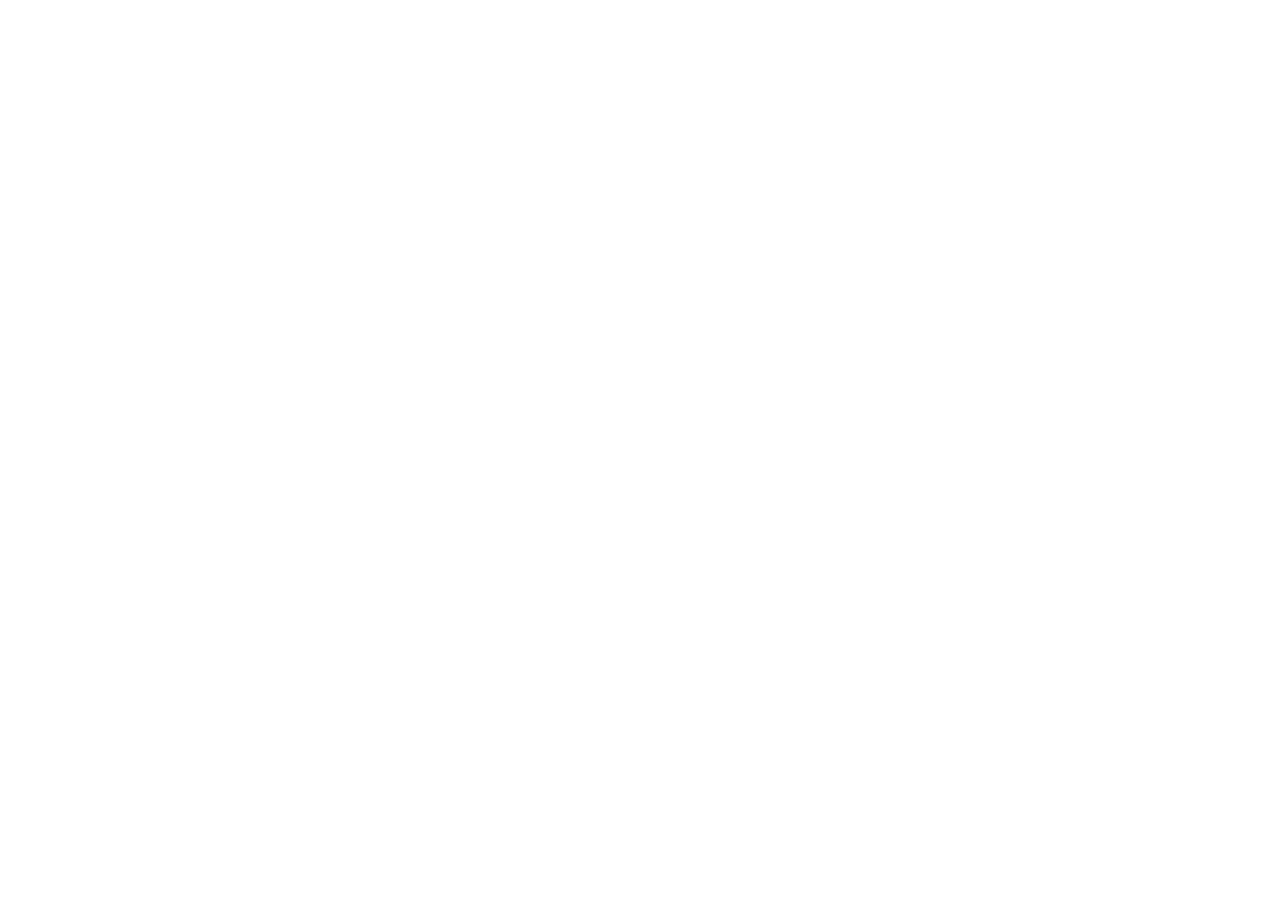
==== index.html @ 4da7522a "feat: update favicon and add apple-touch-icon Refactor the SVG favicon to a square aspect ratio for " ====
<!doctype html>
<html lang="es">
  <head>
    <meta charset="UTF-8" />
    <meta name="viewport" content="width=device-width, initial-scale=1.0" />
    <link rel="icon" type="image/svg+xml" href="/favicon.svg" />
    <link rel="shortcut icon" href="/favicon.svg" />
    <link rel="apple-touch-icon" href="/favicon.svg" />
    <title>Vida Plena Internacional</title>
    <meta name="description" content="Sitio oficial de la Iglesia Cristiana Vida Plena Internacional. Una comunidad de fe para vencer el temor, con horarios, devocionales interactivos y contacto." />
    <meta name="google-site-verification" content="A4P9UCrudPlNrwbcQj7qAHcYKDgXzTIrBhOuM96WZ04" />
    <meta property="og:title" content="Vida Plena Internacional" />
    <meta property="og:description" content="Sitio oficial de la Iglesia Cristiana Vida Plena Internacional. Una comunidad de fe para vencer el temor, con horarios, devocionales interactivos y contacto." />
    <link rel="canonical" href="https://vidaplenainternacional.co/" />
    <script type="application/ld+json">
    {
      "@context": "https://schema.org",
      "@type": "Church",
      "name": "Iglesia Cristiana Vida Plena Internacional",
      "url": "https://vidaplenainternacional.co/",
      "description": "Una comunidad de fe viva para vencer el temor, restaurar familias y caminar con propósito.",
      "telephone": "+57 304 648 5133",
      "address": {
        "@type": "PostalAddress",
        "streetAddress": "Cl. 163 #18a-23",
        "addressLocality": "Bogotá",
        "addressRegion": "Bogotá D.C.",
        "addressCountry": "CO"
      }
    }
    </script>
  </head>
  <body>
    <div id="root"></div>
    <script type="module" src="/src/main.tsx"></script>
  </body>
</html>
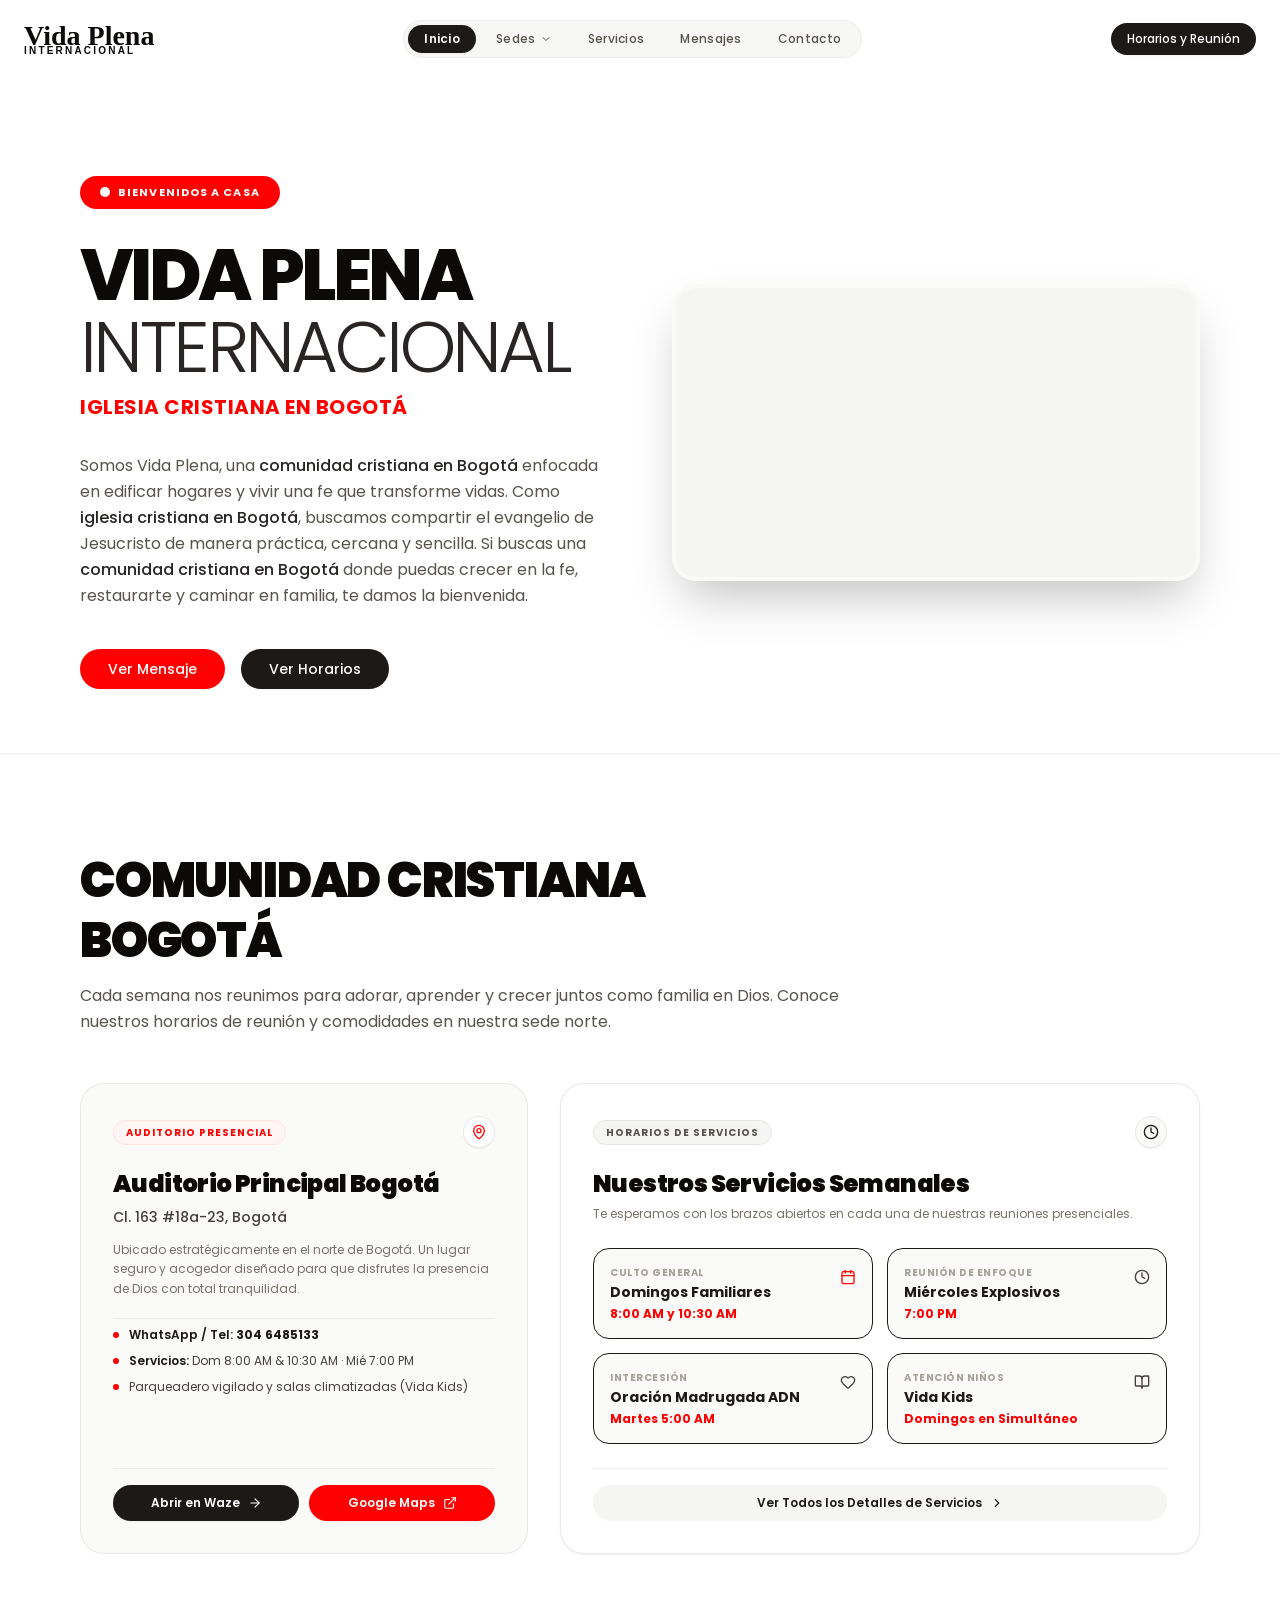
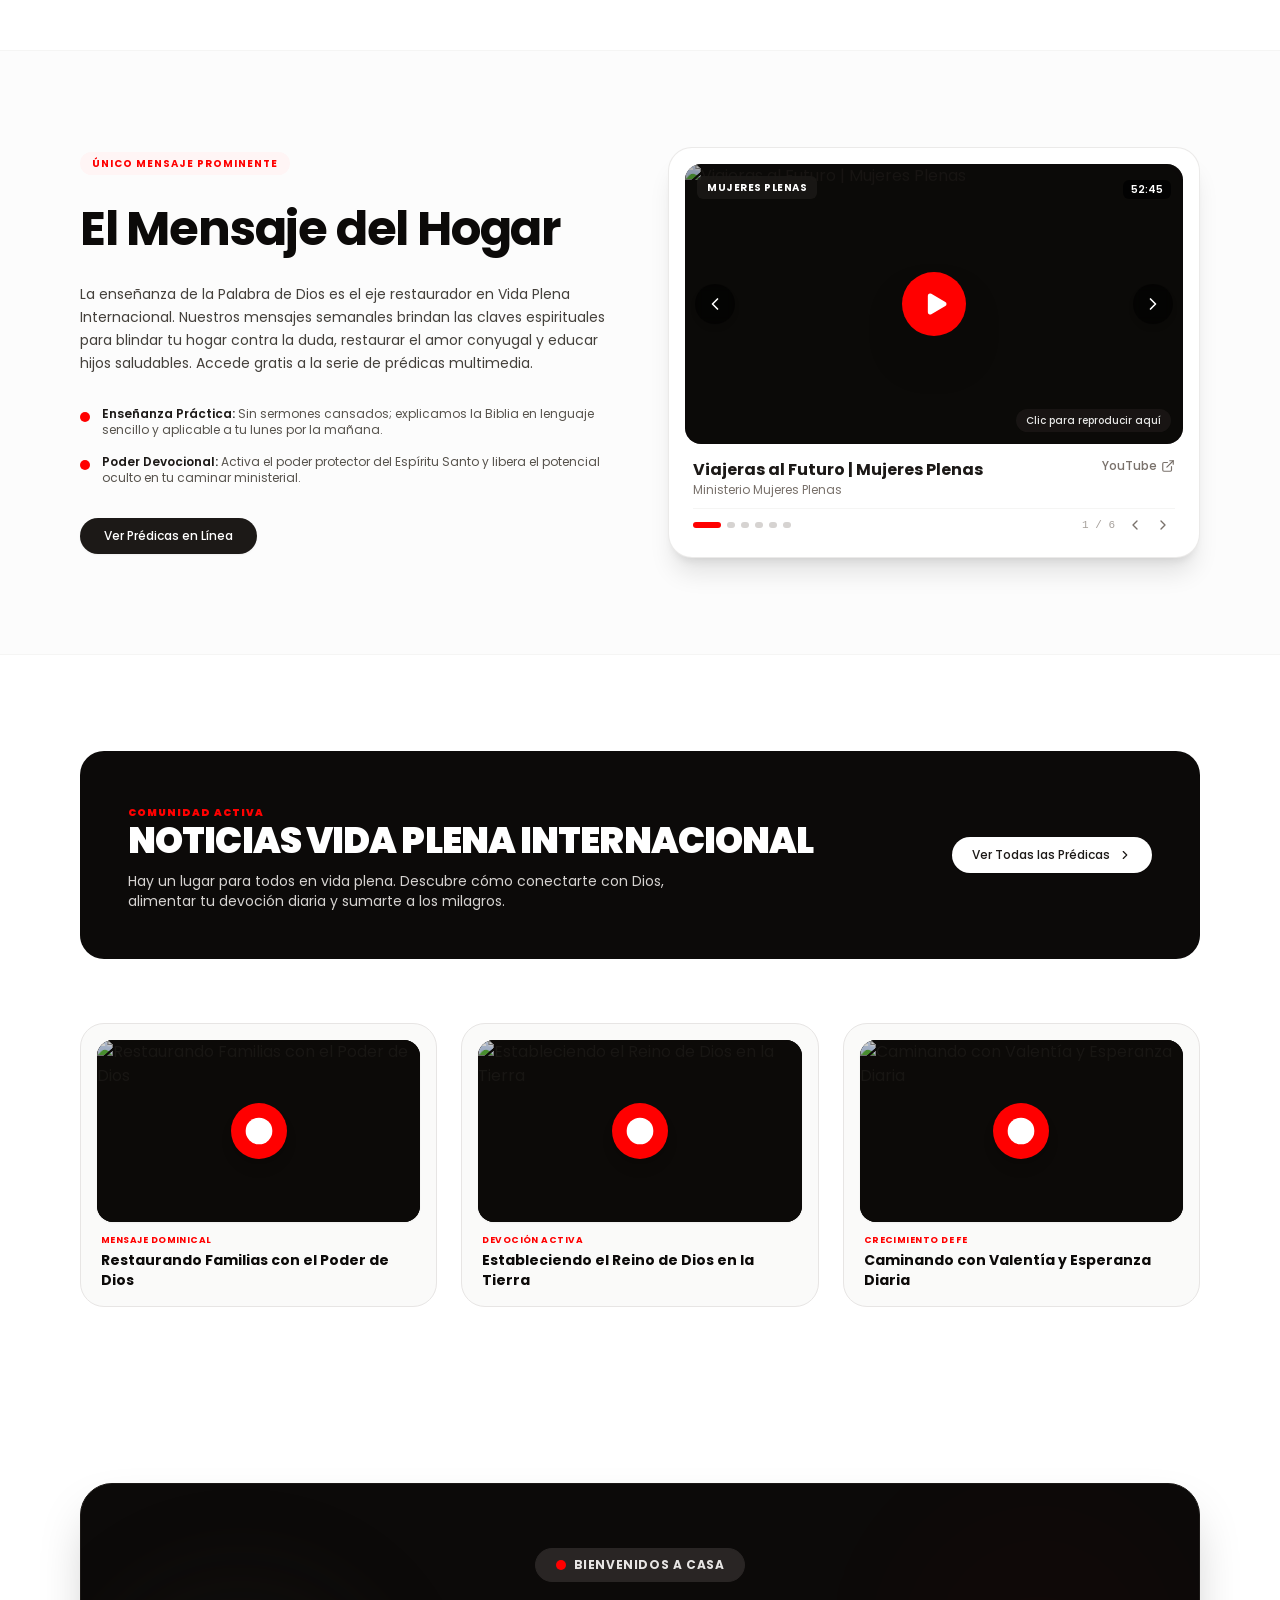
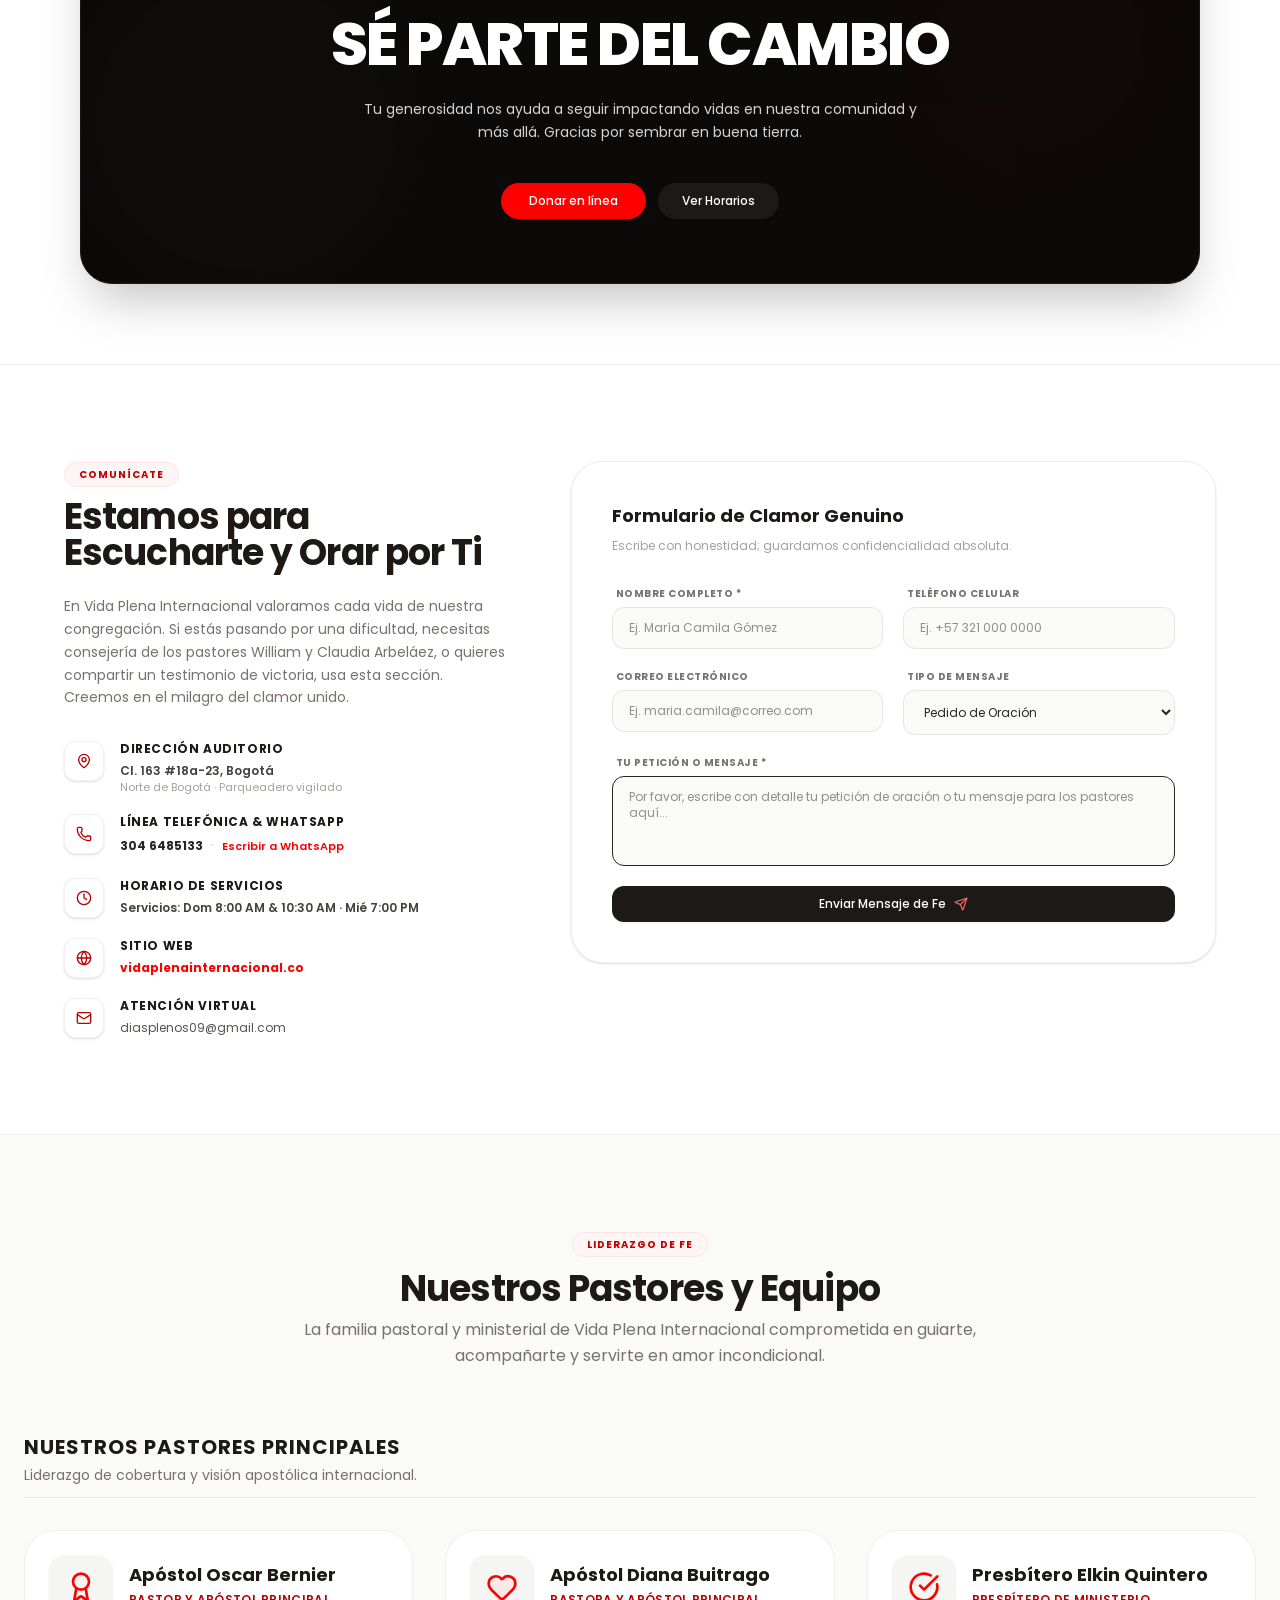
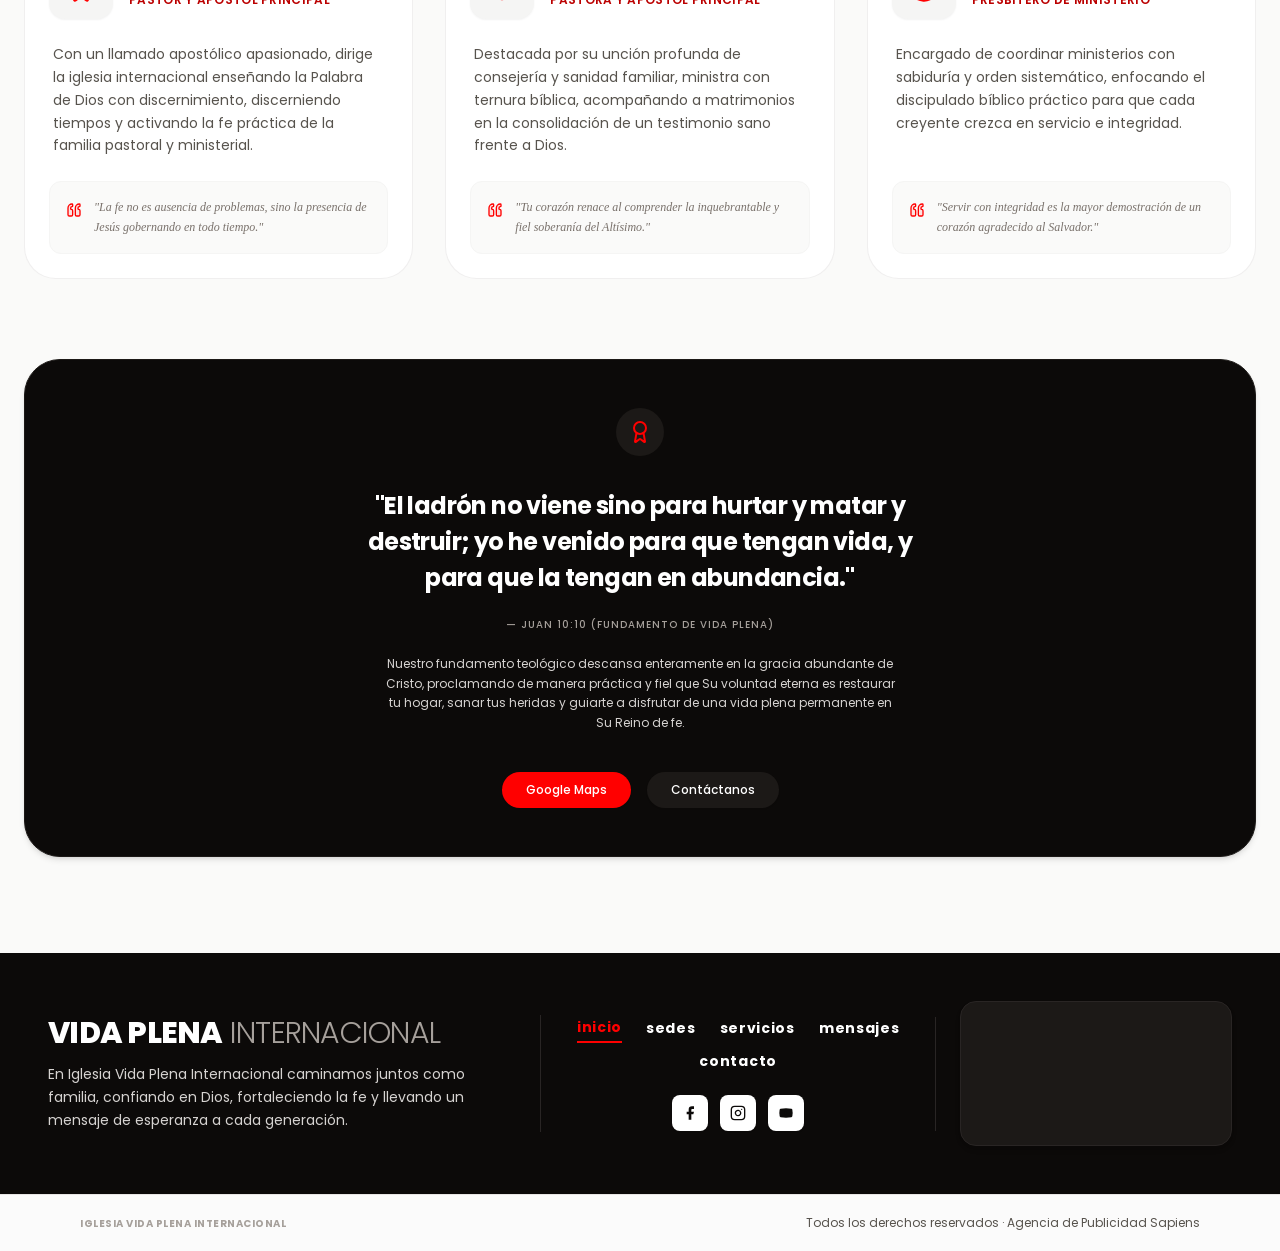
==== commit ce830fcf: "deploy: 4da7522a69abf6930015e404b1acc41b08d20d7f" ====
--- a/index.html
+++ b/index.html
@@ -29,9 +29,10 @@
       }
     }
     </script>
+    <script type="module" crossorigin src="/assets/index-HmbjjVFw.js"></script>
+    <link rel="stylesheet" crossorigin href="/assets/index-B_qTNluN.css">
   </head>
   <body>
     <div id="root"></div>
-    <script type="module" src="/src/main.tsx"></script>
   </body>
 </html>
--- a/assets/index-B_qTNluN.css
+++ b/assets/index-B_qTNluN.css
@@ -0,0 +1 @@
+@import"https://fonts.googleapis.com/css2?family=Poppins:wght@300;400;500;600;700;800;900&family=Instrument+Serif:ital@0;1&family=Alex+Brush&family=Montserrat:wght@500;600;700;800&display=swap";/*! tailwindcss v4.3.3 | MIT License | https://tailwindcss.com */@layer properties{@supports (((-webkit-hyphens:none)) and (not (margin-trim:inline))) or ((-moz-orient:inline) and (not (color:rgb(from red r g b)))){*,:before,:after,::backdrop{--tw-translate-x:0;--tw-translate-y:0;--tw-translate-z:0;--tw-rotate-x:initial;--tw-rotate-y:initial;--tw-rotate-z:initial;--tw-skew-x:initial;--tw-skew-y:initial;--tw-space-y-reverse:0;--tw-divide-y-reverse:0;--tw-border-style:solid;--tw-gradient-position:initial;--tw-gradient-from:#0000;--tw-gradient-via:#0000;--tw-gradient-to:#0000;--tw-gradient-stops:initial;--tw-gradient-via-stops:initial;--tw-gradient-from-position:0%;--tw-gradient-via-position:50%;--tw-gradient-to-position:100%;--tw-leading:initial;--tw-font-weight:initial;--tw-tracking:initial;--tw-shadow:0 0 #0000;--tw-shadow-color:initial;--tw-shadow-alpha:100%;--tw-inset-shadow:0 0 #0000;--tw-inset-shadow-color:initial;--tw-inset-shadow-alpha:100%;--tw-ring-color:initial;--tw-ring-shadow:0 0 #0000;--tw-inset-ring-color:initial;--tw-inset-ring-shadow:0 0 #0000;--tw-ring-inset:initial;--tw-ring-offset-width:0px;--tw-ring-offset-color:#fff;--tw-ring-offset-shadow:0 0 #0000;--tw-blur:initial;--tw-brightness:initial;--tw-contrast:initial;--tw-grayscale:initial;--tw-hue-rotate:initial;--tw-invert:initial;--tw-opacity:initial;--tw-saturate:initial;--tw-sepia:initial;--tw-drop-shadow:initial;--tw-drop-shadow-color:initial;--tw-drop-shadow-alpha:100%;--tw-drop-shadow-size:initial;--tw-backdrop-blur:initial;--tw-backdrop-brightness:initial;--tw-backdrop-contrast:initial;--tw-backdrop-grayscale:initial;--tw-backdrop-hue-rotate:initial;--tw-backdrop-invert:initial;--tw-backdrop-opacity:initial;--tw-backdrop-saturate:initial;--tw-backdrop-sepia:initial;--tw-duration:initial;--tw-ease:initial;--tw-scale-x:1;--tw-scale-y:1;--tw-scale-z:1;--tw-divide-x-reverse:0}}}@layer theme{:root,:host{--font-sans:"Poppins", system-ui, -apple-system, sans-serif;--font-serif:"Instrument Serif", Georgia, serif;--font-mono:ui-monospace, SFMono-Regular, Menlo, Monaco, Consolas, "Liberation Mono", "Courier New", monospace;--color-red-50:#fff5f5;--color-red-100:#ffe3e3;--color-red-200:#ffccd0;--color-red-400:oklch(70.4% .191 22.216);--color-red-500:#f33;--color-red-600:red;--color-red-700:#d00;--color-red-800:#b00;--color-red-900:#900;--color-amber-50:oklch(98.7% .022 95.277);--color-amber-200:oklch(92.4% .12 95.746);--color-amber-600:oklch(66.6% .179 58.318);--color-amber-900:oklch(41.4% .112 45.904);--color-yellow-500:oklch(79.5% .184 86.047);--color-green-500:oklch(72.3% .219 149.579);--color-emerald-50:oklch(97.9% .021 166.113);--color-emerald-200:oklch(90.5% .093 164.15);--color-emerald-500:oklch(69.6% .17 162.48);--color-emerald-600:oklch(59.6% .145 163.225);--color-emerald-700:oklch(50.8% .118 165.612);--color-emerald-900:oklch(37.8% .077 168.94);--color-rose-600:oklch(58.6% .253 17.585);--color-stone-50:oklch(98.5% .001 106.423);--color-stone-100:oklch(97% .001 106.424);--color-stone-200:oklch(92.3% .003 48.717);--color-stone-300:oklch(86.9% .005 56.366);--color-stone-400:oklch(70.9% .01 56.259);--color-stone-500:oklch(55.3% .013 58.071);--color-stone-600:oklch(44.4% .011 73.639);--color-stone-700:oklch(37.4% .01 67.558);--color-stone-800:oklch(26.8% .007 34.298);--color-stone-900:oklch(21.6% .006 56.043);--color-stone-950:oklch(14.7% .004 49.25);--color-black:#000;--color-white:#fff;--spacing:.25rem;--container-xs:20rem;--container-md:28rem;--container-lg:32rem;--container-xl:36rem;--container-2xl:42rem;--container-3xl:48rem;--container-4xl:56rem;--container-5xl:64rem;--container-6xl:72rem;--container-7xl:80rem;--text-xs:.75rem;--text-xs--line-height:calc(1 / .75);--text-sm:.875rem;--text-sm--line-height:calc(1.25 / .875);--text-base:1rem;--text-base--line-height: 1.5 ;--text-lg:1.125rem;--text-lg--line-height:calc(1.75 / 1.125);--text-xl:1.25rem;--text-xl--line-height:calc(1.75 / 1.25);--text-2xl:1.5rem;--text-2xl--line-height:calc(2 / 1.5);--text-3xl:1.875rem;--text-3xl--line-height: 1.2 ;--text-4xl:2.25rem;--text-4xl--line-height:calc(2.5 / 2.25);--text-5xl:3rem;--text-5xl--line-height:1;--text-6xl:3.75rem;--text-6xl--line-height:1;--text-7xl:4.5rem;--text-7xl--line-height:1;--font-weight-light:300;--font-weight-medium:500;--font-weight-semibold:600;--font-weight-bold:700;--font-weight-extrabold:800;--font-weight-black:900;--tracking-tighter:-.05em;--tracking-tight:-.025em;--tracking-wide:.025em;--tracking-wider:.05em;--tracking-widest:.1em;--leading-tight:1.25;--leading-snug:1.375;--leading-normal:1.5;--leading-relaxed:1.625;--radius-md:.375rem;--radius-lg:.5rem;--radius-xl:.75rem;--radius-2xl:1rem;--radius-3xl:1.5rem;--ease-in-out:cubic-bezier(.4, 0, .2, 1);--animate-spin:spin 1s linear infinite;--animate-pulse:pulse 2s cubic-bezier(.4, 0, .6, 1) infinite;--blur-xs:4px;--blur-md:12px;--blur-2xl:40px;--blur-3xl:64px;--aspect-video:16 / 9;--default-transition-duration:.15s;--default-transition-timing-function:cubic-bezier(.4, 0, .2, 1);--default-font-family:var(--font-sans);--default-mono-font-family:var(--font-mono);--font-display:"Poppins", sans-serif;--font-cursive:"Alex Brush", cursive;--font-logo-sans:"Montserrat", sans-serif}}@layer base{*,:after,:before,::backdrop{box-sizing:border-box;border:0 solid;margin:0;padding:0}::file-selector-button{box-sizing:border-box;border:0 solid;margin:0;padding:0}html,:host{-webkit-text-size-adjust:100%;-moz-tab-size:4;tab-size:4;line-height:1.5;font-family:var(--default-font-family,-apple-system, BlinkMacSystemFont, "Segoe UI", Roboto, "Helvetica Neue", "Noto Sans", Arial, sans-serif, "Apple Color Emoji", "Segoe UI Emoji", "Segoe UI Symbol", "Noto Color Emoji");font-feature-settings:var(--default-font-feature-settings,normal);font-variation-settings:var(--default-font-variation-settings,normal);-webkit-tap-highlight-color:transparent}hr{height:0;color:inherit;border-top-width:1px}abbr:where([title]){-webkit-text-decoration:underline dotted;text-decoration:underline dotted}h1,h2,h3,h4,h5,h6{font-size:inherit;font-weight:inherit}a{color:inherit;-webkit-text-decoration:inherit;text-decoration:inherit}b,strong{font-weight:bolder}code,kbd,samp,pre{font-family:var(--default-mono-font-family,ui-monospace, SFMono-Regular, Menlo, Monaco, Consolas, "Liberation Mono", "Courier New", monospace);font-feature-settings:var(--default-mono-font-feature-settings,normal);font-variation-settings:var(--default-mono-font-variation-settings,normal);font-size:1em}small{font-size:80%}sub,sup{vertical-align:baseline;font-size:75%;line-height:0;position:relative}sub{bottom:-.25em}sup{top:-.5em}table{text-indent:0;border-color:inherit;border-collapse:collapse}:-moz-focusring:where(:not(iframe)){outline:auto}progress{vertical-align:baseline}summary{display:list-item}ol,ul,menu{list-style:none}img,svg,video,canvas,audio,iframe,embed,object{vertical-align:middle;display:block}img,video{max-width:100%;height:auto}button,input,select,optgroup,textarea{font:inherit;font-feature-settings:inherit;font-variation-settings:inherit;letter-spacing:inherit;color:inherit;opacity:1;background-color:#0000;border-radius:0}::file-selector-button{font:inherit;font-feature-settings:inherit;font-variation-settings:inherit;letter-spacing:inherit;color:inherit;opacity:1;background-color:#0000;border-radius:0}:where(select:is([multiple],[size])) optgroup{font-weight:bolder}:where(select:is([multiple],[size])) optgroup option{padding-inline-start:20px}::file-selector-button{margin-inline-end:4px}::placeholder{opacity:1}@supports (not ((-webkit-appearance:-apple-pay-button))) or (contain-intrinsic-size:1px){::placeholder{color:currentColor}@supports (color:color-mix(in lab,red,red)){::placeholder{color:color-mix(in oklab,currentcolor 50%,transparent)}}}textarea{resize:vertical}::-webkit-search-decoration{-webkit-appearance:none}::-webkit-date-and-time-value{min-height:1lh;text-align:inherit}::-webkit-datetime-edit{display:inline-flex}::-webkit-datetime-edit-fields-wrapper{padding:0}::-webkit-datetime-edit{padding-block:0}::-webkit-datetime-edit-year-field{padding-block:0}::-webkit-datetime-edit-month-field{padding-block:0}::-webkit-datetime-edit-day-field{padding-block:0}::-webkit-datetime-edit-hour-field{padding-block:0}::-webkit-datetime-edit-minute-field{padding-block:0}::-webkit-datetime-edit-second-field{padding-block:0}::-webkit-datetime-edit-millisecond-field{padding-block:0}::-webkit-datetime-edit-meridiem-field{padding-block:0}::-webkit-calendar-picker-indicator{line-height:1}:-moz-ui-invalid{box-shadow:none}button,input:where([type=button],[type=reset],[type=submit]){-webkit-appearance:button;-moz-appearance:button;appearance:button}::file-selector-button{-webkit-appearance:button;-moz-appearance:button;appearance:button}::-webkit-inner-spin-button{height:auto}::-webkit-outer-spin-button{height:auto}[hidden]:where(:not([hidden=until-found])){display:none!important}html{scroll-behavior:smooth;font-family:var(--font-sans)}body{color:#1a1a1a;background-color:#fff;overflow-x:hidden}}@layer components;@layer utilities{.pointer-events-none{pointer-events:none}.absolute{position:absolute}.fixed{position:fixed}.relative{position:relative}.inset-0{top:0;right:0;bottom:0;left:0}.-top-3{top:calc(var(--spacing) * -3)}.top-0{top:0}.top-1\/2{top:50%}.top-3{top:calc(var(--spacing) * 3)}.top-4{top:calc(var(--spacing) * 4)}.top-\[65px\]{top:65px}.top-full{top:100%}.right-0{right:0}.right-2\.5{right:calc(var(--spacing) * 2.5)}.right-3{right:calc(var(--spacing) * 3)}.right-4{right:calc(var(--spacing) * 4)}.right-5{right:calc(var(--spacing) * 5)}.right-6{right:calc(var(--spacing) * 6)}.bottom-0{bottom:0}.bottom-2\.5{bottom:calc(var(--spacing) * 2.5)}.bottom-3{bottom:calc(var(--spacing) * 3)}.left-0{left:0}.left-2\.5{left:calc(var(--spacing) * 2.5)}.left-3{left:calc(var(--spacing) * 3)}.left-4{left:calc(var(--spacing) * 4)}.z-10{z-index:10}.z-40{z-index:40}.z-50{z-index:50}.container{width:100%}@media(min-width:40rem){.container{max-width:40rem}}@media(min-width:48rem){.container{max-width:48rem}}@media(min-width:64rem){.container{max-width:64rem}}@media(min-width:80rem){.container{max-width:80rem}}@media(min-width:96rem){.container{max-width:96rem}}.mx-auto{margin-inline:auto}.my-1{margin-block:var(--spacing)}.mt-0\.5{margin-top:calc(var(--spacing) * .5)}.mt-1{margin-top:var(--spacing)}.mt-1\.5{margin-top:calc(var(--spacing) * 1.5)}.mt-2{margin-top:calc(var(--spacing) * 2)}.mt-3{margin-top:calc(var(--spacing) * 3)}.mt-4{margin-top:calc(var(--spacing) * 4)}.mt-6{margin-top:calc(var(--spacing) * 6)}.mt-12{margin-top:calc(var(--spacing) * 12)}.mt-20{margin-top:calc(var(--spacing) * 20)}.mt-auto{margin-top:auto}.mb-1{margin-bottom:var(--spacing)}.mb-1\.5{margin-bottom:calc(var(--spacing) * 1.5)}.mb-2{margin-bottom:calc(var(--spacing) * 2)}.mb-3{margin-bottom:calc(var(--spacing) * 3)}.mb-4{margin-bottom:calc(var(--spacing) * 4)}.mb-6{margin-bottom:calc(var(--spacing) * 6)}.mb-8{margin-bottom:calc(var(--spacing) * 8)}.mb-10{margin-bottom:calc(var(--spacing) * 10)}.mb-12{margin-bottom:calc(var(--spacing) * 12)}.mb-16{margin-bottom:calc(var(--spacing) * 16)}.mb-20{margin-bottom:calc(var(--spacing) * 20)}.ml-1{margin-left:var(--spacing)}.ml-3{margin-left:calc(var(--spacing) * 3)}.ml-4{margin-left:calc(var(--spacing) * 4)}.block{display:block}.contents{display:contents}.flex{display:flex}.grid{display:grid}.hidden{display:none}.inline-block{display:inline-block}.inline-flex{display:inline-flex}.aspect-video{aspect-ratio:var(--aspect-video)}.h-1{height:var(--spacing)}.h-1\.5{height:calc(var(--spacing) * 1.5)}.h-2\.5{height:calc(var(--spacing) * 2.5)}.h-3{height:calc(var(--spacing) * 3)}.h-3\.5{height:calc(var(--spacing) * 3.5)}.h-4{height:calc(var(--spacing) * 4)}.h-5{height:calc(var(--spacing) * 5)}.h-6{height:calc(var(--spacing) * 6)}.h-7{height:calc(var(--spacing) * 7)}.h-8{height:calc(var(--spacing) * 8)}.h-9{height:calc(var(--spacing) * 9)}.h-10{height:calc(var(--spacing) * 10)}.h-12{height:calc(var(--spacing) * 12)}.h-14{height:calc(var(--spacing) * 14)}.h-16{height:calc(var(--spacing) * 16)}.h-80{height:calc(var(--spacing) * 80)}.h-\[135px\]{height:135px}.h-full{height:100%}.min-h-screen{min-height:100vh}.w-1{width:var(--spacing)}.w-1\.5{width:calc(var(--spacing) * 1.5)}.w-2{width:calc(var(--spacing) * 2)}.w-2\.5{width:calc(var(--spacing) * 2.5)}.w-3{width:calc(var(--spacing) * 3)}.w-3\.5{width:calc(var(--spacing) * 3.5)}.w-4{width:calc(var(--spacing) * 4)}.w-5{width:calc(var(--spacing) * 5)}.w-6{width:calc(var(--spacing) * 6)}.w-7{width:calc(var(--spacing) * 7)}.w-8{width:calc(var(--spacing) * 8)}.w-9{width:calc(var(--spacing) * 9)}.w-10{width:calc(var(--spacing) * 10)}.w-12{width:calc(var(--spacing) * 12)}.w-14{width:calc(var(--spacing) * 14)}.w-16{width:calc(var(--spacing) * 16)}.w-64{width:calc(var(--spacing) * 64)}.w-80{width:calc(var(--spacing) * 80)}.w-full{width:100%}.max-w-2xl{max-width:var(--container-2xl)}.max-w-3xl{max-width:var(--container-3xl)}.max-w-4xl{max-width:var(--container-4xl)}.max-w-5xl{max-width:var(--container-5xl)}.max-w-6xl{max-width:var(--container-6xl)}.max-w-7xl{max-width:var(--container-7xl)}.max-w-\[280px\]{max-width:280px}.max-w-lg{max-width:var(--container-lg)}.max-w-md{max-width:var(--container-md)}.max-w-xl{max-width:var(--container-xl)}.max-w-xs{max-width:var(--container-xs)}.min-w-0{min-width:0}.flex-1{flex:1}.shrink-0{flex-shrink:0}.flex-grow{flex-grow:1}.-translate-y-1\/2{--tw-translate-y: -50% ;translate:var(--tw-translate-x) var(--tw-translate-y)}.rotate-180{rotate:180deg}.transform{transform:var(--tw-rotate-x,) var(--tw-rotate-y,) var(--tw-rotate-z,) var(--tw-skew-x,) var(--tw-skew-y,)}.animate-pulse{animation:var(--animate-pulse)}.animate-spin{animation:var(--animate-spin)}.cursor-pointer{cursor:pointer}.resize-none{resize:none}.grid-cols-1{grid-template-columns:repeat(1,minmax(0,1fr))}.grid-cols-2{grid-template-columns:repeat(2,minmax(0,1fr))}.grid-cols-3{grid-template-columns:repeat(3,minmax(0,1fr))}.flex-col{flex-direction:column}.flex-row{flex-direction:row}.flex-wrap{flex-wrap:wrap}.items-center{align-items:center}.items-start{align-items:flex-start}.items-stretch{align-items:stretch}.justify-between{justify-content:space-between}.justify-center{justify-content:center}.justify-end{justify-content:flex-end}.gap-1{gap:var(--spacing)}.gap-1\.5{gap:calc(var(--spacing) * 1.5)}.gap-2{gap:calc(var(--spacing) * 2)}.gap-2\.5{gap:calc(var(--spacing) * 2.5)}.gap-3{gap:calc(var(--spacing) * 3)}.gap-3\.5{gap:calc(var(--spacing) * 3.5)}.gap-4{gap:calc(var(--spacing) * 4)}.gap-5{gap:calc(var(--spacing) * 5)}.gap-6{gap:calc(var(--spacing) * 6)}.gap-8{gap:calc(var(--spacing) * 8)}.gap-10{gap:calc(var(--spacing) * 10)}.gap-12{gap:calc(var(--spacing) * 12)}:where(.-space-y-1>:not(:last-child)){--tw-space-y-reverse:0;margin-block-start:calc(calc(var(--spacing) * -1) * var(--tw-space-y-reverse));margin-block-end:calc(calc(var(--spacing) * -1) * calc(1 - var(--tw-space-y-reverse)))}:where(.space-y-1>:not(:last-child)){--tw-space-y-reverse:0;margin-block-start:calc(var(--spacing) * var(--tw-space-y-reverse));margin-block-end:calc(var(--spacing) * calc(1 - var(--tw-space-y-reverse)))}:where(.space-y-1\.5>:not(:last-child)){--tw-space-y-reverse:0;margin-block-start:calc(calc(var(--spacing) * 1.5) * var(--tw-space-y-reverse));margin-block-end:calc(calc(var(--spacing) * 1.5) * calc(1 - var(--tw-space-y-reverse)))}:where(.space-y-2>:not(:last-child)){--tw-space-y-reverse:0;margin-block-start:calc(calc(var(--spacing) * 2) * var(--tw-space-y-reverse));margin-block-end:calc(calc(var(--spacing) * 2) * calc(1 - var(--tw-space-y-reverse)))}:where(.space-y-2\.5>:not(:last-child)){--tw-space-y-reverse:0;margin-block-start:calc(calc(var(--spacing) * 2.5) * var(--tw-space-y-reverse));margin-block-end:calc(calc(var(--spacing) * 2.5) * calc(1 - var(--tw-space-y-reverse)))}:where(.space-y-3>:not(:last-child)){--tw-space-y-reverse:0;margin-block-start:calc(calc(var(--spacing) * 3) * var(--tw-space-y-reverse));margin-block-end:calc(calc(var(--spacing) * 3) * calc(1 - var(--tw-space-y-reverse)))}:where(.space-y-4>:not(:last-child)){--tw-space-y-reverse:0;margin-block-start:calc(calc(var(--spacing) * 4) * var(--tw-space-y-reverse));margin-block-end:calc(calc(var(--spacing) * 4) * calc(1 - var(--tw-space-y-reverse)))}:where(.space-y-5>:not(:last-child)){--tw-space-y-reverse:0;margin-block-start:calc(calc(var(--spacing) * 5) * var(--tw-space-y-reverse));margin-block-end:calc(calc(var(--spacing) * 5) * calc(1 - var(--tw-space-y-reverse)))}:where(.space-y-6>:not(:last-child)){--tw-space-y-reverse:0;margin-block-start:calc(calc(var(--spacing) * 6) * var(--tw-space-y-reverse));margin-block-end:calc(calc(var(--spacing) * 6) * calc(1 - var(--tw-space-y-reverse)))}:where(.space-y-8>:not(:last-child)){--tw-space-y-reverse:0;margin-block-start:calc(calc(var(--spacing) * 8) * var(--tw-space-y-reverse));margin-block-end:calc(calc(var(--spacing) * 8) * calc(1 - var(--tw-space-y-reverse)))}:where(.space-y-12>:not(:last-child)){--tw-space-y-reverse:0;margin-block-start:calc(calc(var(--spacing) * 12) * var(--tw-space-y-reverse));margin-block-end:calc(calc(var(--spacing) * 12) * calc(1 - var(--tw-space-y-reverse)))}.gap-x-5{column-gap:calc(var(--spacing) * 5)}.gap-y-2{row-gap:calc(var(--spacing) * 2)}:where(.divide-y>:not(:last-child)){--tw-divide-y-reverse:0;border-bottom-style:var(--tw-border-style);border-top-style:var(--tw-border-style);border-top-width:calc(1px * var(--tw-divide-y-reverse));border-bottom-width:calc(1px * calc(1 - var(--tw-divide-y-reverse)))}:where(.divide-stone-800>:not(:last-child)){border-color:var(--color-stone-800)}.truncate{text-overflow:ellipsis;white-space:nowrap;overflow:hidden}.overflow-hidden{overflow:hidden}.rounded-2xl{border-radius:var(--radius-2xl)}.rounded-3xl{border-radius:var(--radius-3xl)}.rounded-\[24px\]{border-radius:24px}.rounded-\[28px\]{border-radius:28px}.rounded-\[32px\]{border-radius:32px}.rounded-\[36px\]{border-radius:36px}.rounded-full{border-radius:3.40282e38px}.rounded-lg{border-radius:var(--radius-lg)}.rounded-md{border-radius:var(--radius-md)}.rounded-xl{border-radius:var(--radius-xl)}.border{border-style:var(--tw-border-style);border-width:1px}.border-0{border-style:var(--tw-border-style);border-width:0}.border-2{border-style:var(--tw-border-style);border-width:2px}.border-4{border-style:var(--tw-border-style);border-width:4px}.border-t{border-top-style:var(--tw-border-style);border-top-width:1px}.border-b{border-bottom-style:var(--tw-border-style);border-bottom-width:1px}.border-b-2{border-bottom-style:var(--tw-border-style);border-bottom-width:2px}.border-l-2{border-left-style:var(--tw-border-style);border-left-width:2px}.border-l-4{border-left-style:var(--tw-border-style);border-left-width:4px}.border-\[\#ff0000\]{border-color:red}.border-amber-200\/80{border-color:#fee685cc}@supports (color:color-mix(in lab,red,red)){.border-amber-200\/80{border-color:color-mix(in oklab,var(--color-amber-200) 80%,transparent)}}.border-emerald-200{border-color:var(--color-emerald-200)}.border-red-100{border-color:var(--color-red-100)}.border-red-200{border-color:var(--color-red-200)}.border-red-600{border-color:var(--color-red-600)}.border-red-600\/30{border-color:#ff00004d}@supports (color:color-mix(in lab,red,red)){.border-red-600\/30{border-color:color-mix(in oklab,var(--color-red-600) 30%,transparent)}}.border-stone-50{border-color:var(--color-stone-50)}.border-stone-100{border-color:var(--color-stone-100)}.border-stone-200{border-color:var(--color-stone-200)}.border-stone-200\/50{border-color:#e7e5e480}@supports (color:color-mix(in lab,red,red)){.border-stone-200\/50{border-color:color-mix(in oklab,var(--color-stone-200) 50%,transparent)}}.border-stone-200\/60{border-color:#e7e5e499}@supports (color:color-mix(in lab,red,red)){.border-stone-200\/60{border-color:color-mix(in oklab,var(--color-stone-200) 60%,transparent)}}.border-stone-200\/80{border-color:#e7e5e4cc}@supports (color:color-mix(in lab,red,red)){.border-stone-200\/80{border-color:color-mix(in oklab,var(--color-stone-200) 80%,transparent)}}.border-stone-200\/85{border-color:#e7e5e4d9}@supports (color:color-mix(in lab,red,red)){.border-stone-200\/85{border-color:color-mix(in oklab,var(--color-stone-200) 85%,transparent)}}.border-stone-200\/90{border-color:#e7e5e4e6}@supports (color:color-mix(in lab,red,red)){.border-stone-200\/90{border-color:color-mix(in oklab,var(--color-stone-200) 90%,transparent)}}.border-stone-300{border-color:var(--color-stone-300)}.border-stone-700{border-color:var(--color-stone-700)}.border-stone-800{border-color:var(--color-stone-800)}.border-stone-900{border-color:var(--color-stone-900)}.border-stone-950{border-color:var(--color-stone-950)}.bg-\[\#0c0a09\]{background-color:#0c0a09}.bg-\[\#292524\]{background-color:#292524}.bg-\[\#fbfbfb\]{background-color:#fbfbfb}.bg-\[\#ff0000\]{background-color:red}.bg-\[\#ff0000\]\/10{background-color:#ff00001a}.bg-amber-50{background-color:var(--color-amber-50)}.bg-black\/60{background-color:#0009}@supports (color:color-mix(in lab,red,red)){.bg-black\/60{background-color:color-mix(in oklab,var(--color-black) 60%,transparent)}}.bg-black\/75{background-color:#000000bf}@supports (color:color-mix(in lab,red,red)){.bg-black\/75{background-color:color-mix(in oklab,var(--color-black) 75%,transparent)}}.bg-emerald-50{background-color:var(--color-emerald-50)}.bg-green-500{background-color:var(--color-green-500)}.bg-red-50{background-color:var(--color-red-50)}.bg-red-100{background-color:var(--color-red-100)}.bg-red-800{background-color:var(--color-red-800)}.bg-red-800\/60{background-color:#b009}@supports (color:color-mix(in lab,red,red)){.bg-red-800\/60{background-color:color-mix(in oklab,var(--color-red-800) 60%,transparent)}}.bg-stone-50{background-color:var(--color-stone-50)}.bg-stone-50\/50{background-color:#fafaf980}@supports (color:color-mix(in lab,red,red)){.bg-stone-50\/50{background-color:color-mix(in oklab,var(--color-stone-50) 50%,transparent)}}.bg-stone-50\/60{background-color:#fafaf999}@supports (color:color-mix(in lab,red,red)){.bg-stone-50\/60{background-color:color-mix(in oklab,var(--color-stone-50) 60%,transparent)}}.bg-stone-100{background-color:var(--color-stone-100)}.bg-stone-100\/80{background-color:#f5f5f4cc}@supports (color:color-mix(in lab,red,red)){.bg-stone-100\/80{background-color:color-mix(in oklab,var(--color-stone-100) 80%,transparent)}}.bg-stone-300{background-color:var(--color-stone-300)}.bg-stone-800{background-color:var(--color-stone-800)}.bg-stone-900{background-color:var(--color-stone-900)}.bg-stone-900\/60{background-color:#1c191799}@supports (color:color-mix(in lab,red,red)){.bg-stone-900\/60{background-color:color-mix(in oklab,var(--color-stone-900) 60%,transparent)}}.bg-stone-900\/85{background-color:#1c1917d9}@supports (color:color-mix(in lab,red,red)){.bg-stone-900\/85{background-color:color-mix(in oklab,var(--color-stone-900) 85%,transparent)}}.bg-stone-900\/90{background-color:#1c1917e6}@supports (color:color-mix(in lab,red,red)){.bg-stone-900\/90{background-color:color-mix(in oklab,var(--color-stone-900) 90%,transparent)}}.bg-stone-900\/95{background-color:#1c1917f2}@supports (color:color-mix(in lab,red,red)){.bg-stone-900\/95{background-color:color-mix(in oklab,var(--color-stone-900) 95%,transparent)}}.bg-stone-950{background-color:var(--color-stone-950)}.bg-stone-950\/20{background-color:#0c0a0933}@supports (color:color-mix(in lab,red,red)){.bg-stone-950\/20{background-color:color-mix(in oklab,var(--color-stone-950) 20%,transparent)}}.bg-stone-950\/25{background-color:#0c0a0940}@supports (color:color-mix(in lab,red,red)){.bg-stone-950\/25{background-color:color-mix(in oklab,var(--color-stone-950) 25%,transparent)}}.bg-stone-950\/30{background-color:#0c0a094d}@supports (color:color-mix(in lab,red,red)){.bg-stone-950\/30{background-color:color-mix(in oklab,var(--color-stone-950) 30%,transparent)}}.bg-stone-950\/70{background-color:#0c0a09b3}@supports (color:color-mix(in lab,red,red)){.bg-stone-950\/70{background-color:color-mix(in oklab,var(--color-stone-950) 70%,transparent)}}.bg-transparent{background-color:#0000}.bg-white{background-color:var(--color-white)}.bg-white\/10{background-color:#ffffff1a}@supports (color:color-mix(in lab,red,red)){.bg-white\/10{background-color:color-mix(in oklab,var(--color-white) 10%,transparent)}}.bg-white\/90{background-color:#ffffffe6}@supports (color:color-mix(in lab,red,red)){.bg-white\/90{background-color:color-mix(in oklab,var(--color-white) 90%,transparent)}}.bg-white\/95{background-color:#fffffff2}@supports (color:color-mix(in lab,red,red)){.bg-white\/95{background-color:color-mix(in oklab,var(--color-white) 95%,transparent)}}.from-stone-900{--tw-gradient-from:var(--color-stone-900);--tw-gradient-stops:var(--tw-gradient-via-stops,var(--tw-gradient-position), var(--tw-gradient-from) var(--tw-gradient-from-position), var(--tw-gradient-to) var(--tw-gradient-to-position))}.to-stone-950{--tw-gradient-to:var(--color-stone-950);--tw-gradient-stops:var(--tw-gradient-via-stops,var(--tw-gradient-position), var(--tw-gradient-from) var(--tw-gradient-from-position), var(--tw-gradient-to) var(--tw-gradient-to-position))}.fill-current{fill:currentColor}.fill-red-500\/10{fill:#ff33331a}@supports (color:color-mix(in lab,red,red)){.fill-red-500\/10{fill:color-mix(in oklab,var(--color-red-500) 10%,transparent)}}.fill-red-600\/5{fill:#ff00000d}@supports (color:color-mix(in lab,red,red)){.fill-red-600\/5{fill:color-mix(in oklab,var(--color-red-600) 5%,transparent)}}.fill-red-600\/10{fill:#ff00001a}@supports (color:color-mix(in lab,red,red)){.fill-red-600\/10{fill:color-mix(in oklab,var(--color-red-600) 10%,transparent)}}.fill-white{fill:var(--color-white)}.stroke-none{stroke:none}.object-cover{object-fit:cover}.p-1{padding:var(--spacing)}.p-2{padding:calc(var(--spacing) * 2)}.p-2\.5{padding:calc(var(--spacing) * 2.5)}.p-3{padding:calc(var(--spacing) * 3)}.p-4{padding:calc(var(--spacing) * 4)}.p-5{padding:calc(var(--spacing) * 5)}.p-6{padding:calc(var(--spacing) * 6)}.p-8{padding:calc(var(--spacing) * 8)}.px-1{padding-inline:var(--spacing)}.px-2{padding-inline:calc(var(--spacing) * 2)}.px-2\.5{padding-inline:calc(var(--spacing) * 2.5)}.px-3{padding-inline:calc(var(--spacing) * 3)}.px-3\.5{padding-inline:calc(var(--spacing) * 3.5)}.px-4{padding-inline:calc(var(--spacing) * 4)}.px-5{padding-inline:calc(var(--spacing) * 5)}.px-6{padding-inline:calc(var(--spacing) * 6)}.px-7{padding-inline:calc(var(--spacing) * 7)}.py-0\.5{padding-block:calc(var(--spacing) * .5)}.py-1{padding-block:var(--spacing)}.py-1\.5{padding-block:calc(var(--spacing) * 1.5)}.py-2{padding-block:calc(var(--spacing) * 2)}.py-2\.5{padding-block:calc(var(--spacing) * 2.5)}.py-3{padding-block:calc(var(--spacing) * 3)}.py-5{padding-block:calc(var(--spacing) * 5)}.py-8{padding-block:calc(var(--spacing) * 8)}.py-12{padding-block:calc(var(--spacing) * 12)}.py-14{padding-block:calc(var(--spacing) * 14)}.py-20{padding-block:calc(var(--spacing) * 20)}.py-24{padding-block:calc(var(--spacing) * 24)}.pt-1{padding-top:var(--spacing)}.pt-2{padding-top:calc(var(--spacing) * 2)}.pt-3{padding-top:calc(var(--spacing) * 3)}.pt-3\.5{padding-top:calc(var(--spacing) * 3.5)}.pt-4{padding-top:calc(var(--spacing) * 4)}.pt-8{padding-top:calc(var(--spacing) * 8)}.pt-20{padding-top:calc(var(--spacing) * 20)}.pt-24{padding-top:calc(var(--spacing) * 24)}.pr-2{padding-right:calc(var(--spacing) * 2)}.pr-4{padding-right:calc(var(--spacing) * 4)}.pb-1{padding-bottom:var(--spacing)}.pb-3{padding-bottom:calc(var(--spacing) * 3)}.pb-8{padding-bottom:calc(var(--spacing) * 8)}.pb-16{padding-bottom:calc(var(--spacing) * 16)}.pl-6{padding-left:calc(var(--spacing) * 6)}.pl-10{padding-left:calc(var(--spacing) * 10)}.text-center{text-align:center}.text-left{text-align:left}.font-cursive{font-family:var(--font-cursive)}.font-display{font-family:var(--font-display)}.font-logo-sans{font-family:var(--font-logo-sans)}.font-mono{font-family:var(--font-mono)}.font-sans{font-family:var(--font-sans)}.font-serif{font-family:var(--font-serif)}.text-2xl{font-size:var(--text-2xl);line-height:var(--tw-leading,var(--text-2xl--line-height))}.text-3xl{font-size:var(--text-3xl);line-height:var(--tw-leading,var(--text-3xl--line-height))}.text-4xl{font-size:var(--text-4xl);line-height:var(--tw-leading,var(--text-4xl--line-height))}.text-base{font-size:var(--text-base);line-height:var(--tw-leading,var(--text-base--line-height))}.text-lg{font-size:var(--text-lg);line-height:var(--tw-leading,var(--text-lg--line-height))}.text-sm{font-size:var(--text-sm);line-height:var(--tw-leading,var(--text-sm--line-height))}.text-xl{font-size:var(--text-xl);line-height:var(--tw-leading,var(--text-xl--line-height))}.text-xs{font-size:var(--text-xs);line-height:var(--tw-leading,var(--text-xs--line-height))}.text-\[9px\]{font-size:9px}.text-\[10px\]{font-size:10px}.text-\[11px\]{font-size:11px}.text-\[28px\]{font-size:28px}.leading-\[0\.95\]{--tw-leading:.95;line-height:.95}.leading-none{--tw-leading:1;line-height:1}.leading-normal{--tw-leading:var(--leading-normal);line-height:var(--leading-normal)}.leading-relaxed{--tw-leading:var(--leading-relaxed);line-height:var(--leading-relaxed)}.leading-snug{--tw-leading:var(--leading-snug);line-height:var(--leading-snug)}.leading-tight{--tw-leading:var(--leading-tight);line-height:var(--leading-tight)}.font-black{--tw-font-weight:var(--font-weight-black);font-weight:var(--font-weight-black)}.font-bold{--tw-font-weight:var(--font-weight-bold);font-weight:var(--font-weight-bold)}.font-extrabold{--tw-font-weight:var(--font-weight-extrabold);font-weight:var(--font-weight-extrabold)}.font-light{--tw-font-weight:var(--font-weight-light);font-weight:var(--font-weight-light)}.font-medium{--tw-font-weight:var(--font-weight-medium);font-weight:var(--font-weight-medium)}.font-semibold{--tw-font-weight:var(--font-weight-semibold);font-weight:var(--font-weight-semibold)}.tracking-\[0\.22em\]{--tw-tracking:.22em;letter-spacing:.22em}.tracking-tight{--tw-tracking:var(--tracking-tight);letter-spacing:var(--tracking-tight)}.tracking-tighter{--tw-tracking:var(--tracking-tighter);letter-spacing:var(--tracking-tighter)}.tracking-wide{--tw-tracking:var(--tracking-wide);letter-spacing:var(--tracking-wide)}.tracking-wider{--tw-tracking:var(--tracking-wider);letter-spacing:var(--tracking-wider)}.tracking-widest{--tw-tracking:var(--tracking-widest);letter-spacing:var(--tracking-widest)}.whitespace-nowrap{white-space:nowrap}.text-\[\#e7e5e4\]{color:#e7e5e4}.text-\[\#ff0000\]{color:red}.text-amber-600{color:var(--color-amber-600)}.text-amber-900{color:var(--color-amber-900)}.text-emerald-600{color:var(--color-emerald-600)}.text-emerald-900{color:var(--color-emerald-900)}.text-red-400{color:var(--color-red-400)}.text-red-500{color:var(--color-red-500)}.text-red-600{color:var(--color-red-600)}.text-red-700{color:var(--color-red-700)}.text-red-800{color:var(--color-red-800)}.text-red-900{color:var(--color-red-900)}.text-rose-600{color:var(--color-rose-600)}.text-stone-100{color:var(--color-stone-100)}.text-stone-300{color:var(--color-stone-300)}.text-stone-400{color:var(--color-stone-400)}.text-stone-500{color:var(--color-stone-500)}.text-stone-600{color:var(--color-stone-600)}.text-stone-700{color:var(--color-stone-700)}.text-stone-800{color:var(--color-stone-800)}.text-stone-900{color:var(--color-stone-900)}.text-stone-950{color:var(--color-stone-950)}.text-white{color:var(--color-white)}.text-yellow-500{color:var(--color-yellow-500)}.uppercase{text-transform:uppercase}.italic{font-style:italic}.underline{text-decoration-line:underline}.opacity-0{opacity:0}.opacity-20{opacity:.2}.opacity-40{opacity:.4}.opacity-90{opacity:.9}.shadow-2xl{--tw-shadow:0 25px 50px -12px var(--tw-shadow-color,#00000040);box-shadow:var(--tw-inset-shadow),var(--tw-inset-ring-shadow),var(--tw-ring-offset-shadow),var(--tw-ring-shadow),var(--tw-shadow)}.shadow-2xs{--tw-shadow:0 1px var(--tw-shadow-color,#0000000d);box-shadow:var(--tw-inset-shadow),var(--tw-inset-ring-shadow),var(--tw-ring-offset-shadow),var(--tw-ring-shadow),var(--tw-shadow)}.shadow-inner{--tw-shadow:inset 0 2px 4px 0 var(--tw-shadow-color,#0000000d);box-shadow:var(--tw-inset-shadow),var(--tw-inset-ring-shadow),var(--tw-ring-offset-shadow),var(--tw-ring-shadow),var(--tw-shadow)}.shadow-lg{--tw-shadow:0 10px 15px -3px var(--tw-shadow-color,#0000001a), 0 4px 6px -4px var(--tw-shadow-color,#0000001a);box-shadow:var(--tw-inset-shadow),var(--tw-inset-ring-shadow),var(--tw-ring-offset-shadow),var(--tw-ring-shadow),var(--tw-shadow)}.shadow-md{--tw-shadow:0 4px 6px -1px var(--tw-shadow-color,#0000001a), 0 2px 4px -2px var(--tw-shadow-color,#0000001a);box-shadow:var(--tw-inset-shadow),var(--tw-inset-ring-shadow),var(--tw-ring-offset-shadow),var(--tw-ring-shadow),var(--tw-shadow)}.shadow-sm{--tw-shadow:0 1px 3px 0 var(--tw-shadow-color,#0000001a), 0 1px 2px -1px var(--tw-shadow-color,#0000001a);box-shadow:var(--tw-inset-shadow),var(--tw-inset-ring-shadow),var(--tw-ring-offset-shadow),var(--tw-ring-shadow),var(--tw-shadow)}.shadow-xl{--tw-shadow:0 20px 25px -5px var(--tw-shadow-color,#0000001a), 0 8px 10px -6px var(--tw-shadow-color,#0000001a);box-shadow:var(--tw-inset-shadow),var(--tw-inset-ring-shadow),var(--tw-ring-offset-shadow),var(--tw-ring-shadow),var(--tw-shadow)}.shadow-xs{--tw-shadow:0 1px 2px 0 var(--tw-shadow-color,#0000000d);box-shadow:var(--tw-inset-shadow),var(--tw-inset-ring-shadow),var(--tw-ring-offset-shadow),var(--tw-ring-shadow),var(--tw-shadow)}.ring-1{--tw-ring-shadow:var(--tw-ring-inset,) 0 0 0 calc(1px + var(--tw-ring-offset-width)) var(--tw-ring-color,currentcolor);box-shadow:var(--tw-inset-shadow),var(--tw-inset-ring-shadow),var(--tw-ring-offset-shadow),var(--tw-ring-shadow),var(--tw-shadow)}.ring-red-500\/5{--tw-ring-color:#ff33330d}@supports (color:color-mix(in lab,red,red)){.ring-red-500\/5{--tw-ring-color:color-mix(in oklab, var(--color-red-500) 5%, transparent)}}.blur-2xl{--tw-blur:blur(var(--blur-2xl));filter:var(--tw-blur,) var(--tw-brightness,) var(--tw-contrast,) var(--tw-grayscale,) var(--tw-hue-rotate,) var(--tw-invert,) var(--tw-saturate,) var(--tw-sepia,) var(--tw-drop-shadow,)}.blur-3xl{--tw-blur:blur(var(--blur-3xl));filter:var(--tw-blur,) var(--tw-brightness,) var(--tw-contrast,) var(--tw-grayscale,) var(--tw-hue-rotate,) var(--tw-invert,) var(--tw-saturate,) var(--tw-sepia,) var(--tw-drop-shadow,)}.filter{filter:var(--tw-blur,) var(--tw-brightness,) var(--tw-contrast,) var(--tw-grayscale,) var(--tw-hue-rotate,) var(--tw-invert,) var(--tw-saturate,) var(--tw-sepia,) var(--tw-drop-shadow,)}.backdrop-blur-md{--tw-backdrop-blur:blur(var(--blur-md));-webkit-backdrop-filter:var(--tw-backdrop-blur,) var(--tw-backdrop-brightness,) var(--tw-backdrop-contrast,) var(--tw-backdrop-grayscale,) var(--tw-backdrop-hue-rotate,) var(--tw-backdrop-invert,) var(--tw-backdrop-opacity,) var(--tw-backdrop-saturate,) var(--tw-backdrop-sepia,);backdrop-filter:var(--tw-backdrop-blur,) var(--tw-backdrop-brightness,) var(--tw-backdrop-contrast,) var(--tw-backdrop-grayscale,) var(--tw-backdrop-hue-rotate,) var(--tw-backdrop-invert,) var(--tw-backdrop-opacity,) var(--tw-backdrop-saturate,) var(--tw-backdrop-sepia,)}.backdrop-blur-xs{--tw-backdrop-blur:blur(var(--blur-xs));-webkit-backdrop-filter:var(--tw-backdrop-blur,) var(--tw-backdrop-brightness,) var(--tw-backdrop-contrast,) var(--tw-backdrop-grayscale,) var(--tw-backdrop-hue-rotate,) var(--tw-backdrop-invert,) var(--tw-backdrop-opacity,) var(--tw-backdrop-saturate,) var(--tw-backdrop-sepia,);backdrop-filter:var(--tw-backdrop-blur,) var(--tw-backdrop-brightness,) var(--tw-backdrop-contrast,) var(--tw-backdrop-grayscale,) var(--tw-backdrop-hue-rotate,) var(--tw-backdrop-invert,) var(--tw-backdrop-opacity,) var(--tw-backdrop-saturate,) var(--tw-backdrop-sepia,)}.transition{transition-property:color,background-color,border-color,outline-color,text-decoration-color,fill,stroke,--tw-gradient-from,--tw-gradient-via,--tw-gradient-to,opacity,box-shadow,transform,translate,scale,rotate,filter,-webkit-backdrop-filter,backdrop-filter,display,content-visibility,overlay,pointer-events;transition-timing-function:var(--tw-ease,var(--default-transition-timing-function));transition-duration:var(--tw-duration,var(--default-transition-duration))}.transition-all{transition-property:all;transition-timing-function:var(--tw-ease,var(--default-transition-timing-function));transition-duration:var(--tw-duration,var(--default-transition-duration))}.transition-colors{transition-property:color,background-color,border-color,outline-color,text-decoration-color,fill,stroke,--tw-gradient-from,--tw-gradient-via,--tw-gradient-to;transition-timing-function:var(--tw-ease,var(--default-transition-timing-function));transition-duration:var(--tw-duration,var(--default-transition-duration))}.transition-opacity{transition-property:opacity;transition-timing-function:var(--tw-ease,var(--default-transition-timing-function));transition-duration:var(--tw-duration,var(--default-transition-duration))}.transition-transform{transition-property:transform,translate,scale,rotate;transition-timing-function:var(--tw-ease,var(--default-transition-timing-function));transition-duration:var(--tw-duration,var(--default-transition-duration))}.duration-150{--tw-duration:.15s;transition-duration:.15s}.duration-200{--tw-duration:.2s;transition-duration:.2s}.duration-300{--tw-duration:.3s;transition-duration:.3s}.duration-350{--tw-duration:.35s;transition-duration:.35s}.duration-500{--tw-duration:.5s;transition-duration:.5s}.ease-in-out{--tw-ease:var(--ease-in-out);transition-timing-function:var(--ease-in-out)}.select-none{-webkit-user-select:none;user-select:none}@media(hover:hover){.group-hover\:scale-105:is(:where(.group):hover *){--tw-scale-x:105%;--tw-scale-y:105%;--tw-scale-z:105%;scale:var(--tw-scale-x) var(--tw-scale-y)}.group-hover\:scale-110:is(:where(.group):hover *){--tw-scale-x:110%;--tw-scale-y:110%;--tw-scale-z:110%;scale:var(--tw-scale-x) var(--tw-scale-y)}.group-hover\:bg-stone-950\/45:is(:where(.group):hover *){background-color:#0c0a0973}@supports (color:color-mix(in lab,red,red)){.group-hover\:bg-stone-950\/45:is(:where(.group):hover *){background-color:color-mix(in oklab,var(--color-stone-950) 45%,transparent)}}.group-hover\:text-\[\#ff0000\]:is(:where(.group):hover *){color:red}.group-hover\:text-red-800:is(:where(.group):hover *){color:var(--color-red-800)}.group-hover\:opacity-100:is(:where(.group):hover *){opacity:1}.group-hover\/video\:scale-105:is(:where(.group\/video):hover *){--tw-scale-x:105%;--tw-scale-y:105%;--tw-scale-z:105%;scale:var(--tw-scale-x) var(--tw-scale-y)}.group-hover\/video\:scale-110:is(:where(.group\/video):hover *){--tw-scale-x:110%;--tw-scale-y:110%;--tw-scale-z:110%;scale:var(--tw-scale-x) var(--tw-scale-y)}.group-hover\/video\:bg-stone-950\/35:is(:where(.group\/video):hover *){background-color:#0c0a0959}@supports (color:color-mix(in lab,red,red)){.group-hover\/video\:bg-stone-950\/35:is(:where(.group\/video):hover *){background-color:color-mix(in oklab,var(--color-stone-950) 35%,transparent)}}.group-hover\/video\:bg-stone-950\/40:is(:where(.group\/video):hover *){background-color:#0c0a0966}@supports (color:color-mix(in lab,red,red)){.group-hover\/video\:bg-stone-950\/40:is(:where(.group\/video):hover *){background-color:color-mix(in oklab,var(--color-stone-950) 40%,transparent)}}.group-hover\/video\:opacity-100:is(:where(.group\/video):hover *){opacity:1}}.focus-within\:ring-1:focus-within{--tw-ring-shadow:var(--tw-ring-inset,) 0 0 0 calc(1px + var(--tw-ring-offset-width)) var(--tw-ring-color,currentcolor);box-shadow:var(--tw-inset-shadow),var(--tw-inset-ring-shadow),var(--tw-ring-offset-shadow),var(--tw-ring-shadow),var(--tw-shadow)}@media(hover:hover){.hover\:scale-\[1\.01\]:hover{scale:1.01}.hover\:border-\[\#ff0000\]:hover{border-color:red}.hover\:border-emerald-500:hover{border-color:var(--color-emerald-500)}.hover\:border-red-500\/25:hover{border-color:#ff333340}@supports (color:color-mix(in lab,red,red)){.hover\:border-red-500\/25:hover{border-color:color-mix(in oklab,var(--color-red-500) 25%,transparent)}}.hover\:border-stone-400:hover{border-color:var(--color-stone-400)}.hover\:bg-\[\#dd0000\]:hover{background-color:#d00}.hover\:bg-\[\#ff0000\]:hover{background-color:red}.hover\:bg-black\/90:hover{background-color:#000000e6}@supports (color:color-mix(in lab,red,red)){.hover\:bg-black\/90:hover{background-color:color-mix(in oklab,var(--color-black) 90%,transparent)}}.hover\:bg-red-900:hover{background-color:var(--color-red-900)}.hover\:bg-stone-50:hover{background-color:var(--color-stone-50)}.hover\:bg-stone-100:hover{background-color:var(--color-stone-100)}.hover\:bg-stone-200:hover{background-color:var(--color-stone-200)}.hover\:bg-stone-200\/50:hover{background-color:#e7e5e480}@supports (color:color-mix(in lab,red,red)){.hover\:bg-stone-200\/50:hover{background-color:color-mix(in oklab,var(--color-stone-200) 50%,transparent)}}.hover\:bg-stone-400:hover{background-color:var(--color-stone-400)}.hover\:bg-stone-800:hover{background-color:var(--color-stone-800)}.hover\:bg-stone-900:hover{background-color:var(--color-stone-900)}.hover\:bg-white:hover{background-color:var(--color-white)}.hover\:text-\[\#ff0000\]:hover{color:red}.hover\:text-emerald-700:hover{color:var(--color-emerald-700)}.hover\:text-stone-900:hover{color:var(--color-stone-900)}.hover\:text-stone-950:hover{color:var(--color-stone-950)}.hover\:text-white:hover{color:var(--color-white)}.hover\:underline:hover{text-decoration-line:underline}.hover\:shadow-lg:hover{--tw-shadow:0 10px 15px -3px var(--tw-shadow-color,#0000001a), 0 4px 6px -4px var(--tw-shadow-color,#0000001a);box-shadow:var(--tw-inset-shadow),var(--tw-inset-ring-shadow),var(--tw-ring-offset-shadow),var(--tw-ring-shadow),var(--tw-shadow)}.hover\:shadow-md:hover{--tw-shadow:0 4px 6px -1px var(--tw-shadow-color,#0000001a), 0 2px 4px -2px var(--tw-shadow-color,#0000001a);box-shadow:var(--tw-inset-shadow),var(--tw-inset-ring-shadow),var(--tw-ring-offset-shadow),var(--tw-ring-shadow),var(--tw-shadow)}}.focus\:border-\[\#ff0000\]:focus{border-color:red}.focus\:ring-1:focus{--tw-ring-shadow:var(--tw-ring-inset,) 0 0 0 calc(1px + var(--tw-ring-offset-width)) var(--tw-ring-color,currentcolor);box-shadow:var(--tw-inset-shadow),var(--tw-inset-ring-shadow),var(--tw-ring-offset-shadow),var(--tw-ring-shadow),var(--tw-shadow)}.focus\:ring-\[\#ff0000\]:focus{--tw-ring-color:red}.focus\:outline-hidden:focus{--tw-outline-style:none;outline-style:none}@media(forced-colors:active){.focus\:outline-hidden:focus{outline-offset:2px;outline:2px solid #0000}}.active\:scale-90:active{--tw-scale-x:90%;--tw-scale-y:90%;--tw-scale-z:90%;scale:var(--tw-scale-x) var(--tw-scale-y)}.active\:scale-95:active{--tw-scale-x:95%;--tw-scale-y:95%;--tw-scale-z:95%;scale:var(--tw-scale-x) var(--tw-scale-y)}.disabled\:opacity-50:disabled{opacity:.5}@media(min-width:40rem){.sm\:flex{display:flex}.sm\:inline{display:inline}.sm\:h-7{height:calc(var(--spacing) * 7)}.sm\:h-8{height:calc(var(--spacing) * 8)}.sm\:h-10{height:calc(var(--spacing) * 10)}.sm\:h-14{height:calc(var(--spacing) * 14)}.sm\:h-16{height:calc(var(--spacing) * 16)}.sm\:h-\[145px\]{height:145px}.sm\:w-7{width:calc(var(--spacing) * 7)}.sm\:w-8{width:calc(var(--spacing) * 8)}.sm\:w-10{width:calc(var(--spacing) * 10)}.sm\:w-14{width:calc(var(--spacing) * 14)}.sm\:w-16{width:calc(var(--spacing) * 16)}.sm\:w-auto{width:auto}.sm\:flex-initial{flex:0 auto}.sm\:grid-cols-2{grid-template-columns:repeat(2,minmax(0,1fr))}.sm\:flex-row{flex-direction:row}.sm\:gap-4{gap:calc(var(--spacing) * 4)}:where(.sm\:space-y-3>:not(:last-child)){--tw-space-y-reverse:0;margin-block-start:calc(calc(var(--spacing) * 3) * var(--tw-space-y-reverse));margin-block-end:calc(calc(var(--spacing) * 3) * calc(1 - var(--tw-space-y-reverse)))}:where(.sm\:space-y-8>:not(:last-child)){--tw-space-y-reverse:0;margin-block-start:calc(calc(var(--spacing) * 8) * var(--tw-space-y-reverse));margin-block-end:calc(calc(var(--spacing) * 8) * calc(1 - var(--tw-space-y-reverse)))}.sm\:gap-x-6{column-gap:calc(var(--spacing) * 6)}.sm\:p-4{padding:calc(var(--spacing) * 4)}.sm\:p-6{padding:calc(var(--spacing) * 6)}.sm\:p-8{padding:calc(var(--spacing) * 8)}.sm\:p-10{padding:calc(var(--spacing) * 10)}.sm\:p-12{padding:calc(var(--spacing) * 12)}.sm\:p-16{padding:calc(var(--spacing) * 16)}.sm\:px-2{padding-inline:calc(var(--spacing) * 2)}.sm\:px-7{padding-inline:calc(var(--spacing) * 7)}.sm\:py-16{padding-block:calc(var(--spacing) * 16)}.sm\:text-left{text-align:left}.sm\:text-right{text-align:right}.sm\:text-2xl{font-size:var(--text-2xl);line-height:var(--tw-leading,var(--text-2xl--line-height))}.sm\:text-3xl{font-size:var(--text-3xl);line-height:var(--tw-leading,var(--text-3xl--line-height))}.sm\:text-4xl{font-size:var(--text-4xl);line-height:var(--tw-leading,var(--text-4xl--line-height))}.sm\:text-5xl{font-size:var(--text-5xl);line-height:var(--tw-leading,var(--text-5xl--line-height))}.sm\:text-base{font-size:var(--text-base);line-height:var(--tw-leading,var(--text-base--line-height))}.sm\:text-lg{font-size:var(--text-lg);line-height:var(--tw-leading,var(--text-lg--line-height))}.sm\:text-sm{font-size:var(--text-sm);line-height:var(--tw-leading,var(--text-sm--line-height))}.sm\:text-xs{font-size:var(--text-xs);line-height:var(--tw-leading,var(--text-xs--line-height))}}@media(min-width:48rem){.md\:flex{display:flex}.md\:hidden{display:none}.md\:w-auto{width:auto}.md\:grid-cols-2{grid-template-columns:repeat(2,minmax(0,1fr))}.md\:grid-cols-3{grid-template-columns:repeat(3,minmax(0,1fr))}.md\:flex-row{flex-direction:row}.md\:items-center{align-items:center}.md\:px-10{padding-inline:calc(var(--spacing) * 10)}.md\:px-12{padding-inline:calc(var(--spacing) * 12)}.md\:py-24{padding-block:calc(var(--spacing) * 24)}}@media(min-width:64rem){.lg\:col-span-3{grid-column:span 3/span 3}.lg\:col-span-4{grid-column:span 4/span 4}.lg\:col-span-5{grid-column:span 5/span 5}.lg\:col-span-6{grid-column:span 6/span 6}.lg\:col-span-7{grid-column:span 7/span 7}.lg\:block{display:block}.lg\:grid-cols-3{grid-template-columns:repeat(3,minmax(0,1fr))}.lg\:grid-cols-4{grid-template-columns:repeat(4,minmax(0,1fr))}.lg\:grid-cols-12{grid-template-columns:repeat(12,minmax(0,1fr))}.lg\:items-end{align-items:flex-end}.lg\:gap-0{gap:0}.lg\:gap-14{gap:calc(var(--spacing) * 14)}.lg\:gap-16{gap:calc(var(--spacing) * 16)}:where(.lg\:divide-x>:not(:last-child)){--tw-divide-x-reverse:0;border-inline-style:var(--tw-border-style);border-inline-start-width:calc(1px * var(--tw-divide-x-reverse));border-inline-end-width:calc(1px * calc(1 - var(--tw-divide-x-reverse)))}:where(.lg\:divide-y-0>:not(:last-child)){--tw-divide-y-reverse:0;border-bottom-style:var(--tw-border-style);border-top-style:var(--tw-border-style);border-top-width:calc(0px * var(--tw-divide-y-reverse));border-bottom-width:calc(0px * calc(1 - var(--tw-divide-y-reverse)))}.lg\:px-6{padding-inline:calc(var(--spacing) * 6)}.lg\:px-12{padding-inline:calc(var(--spacing) * 12)}.lg\:px-20{padding-inline:calc(var(--spacing) * 20)}.lg\:py-0{padding-block:0}.lg\:py-20{padding-block:calc(var(--spacing) * 20)}.lg\:pt-0{padding-top:0}.lg\:pr-8{padding-right:calc(var(--spacing) * 8)}.lg\:pb-0{padding-bottom:0}.lg\:pl-6{padding-left:calc(var(--spacing) * 6)}.lg\:text-5xl{font-size:var(--text-5xl);line-height:var(--tw-leading,var(--text-5xl--line-height))}.lg\:text-6xl{font-size:var(--text-6xl);line-height:var(--tw-leading,var(--text-6xl--line-height))}.lg\:text-base{font-size:var(--text-base);line-height:var(--tw-leading,var(--text-base--line-height))}.lg\:text-xl{font-size:var(--text-xl);line-height:var(--tw-leading,var(--text-xl--line-height))}}@media(min-width:80rem){.xl\:text-7xl{font-size:var(--text-7xl);line-height:var(--tw-leading,var(--text-7xl--line-height))}}}::-webkit-scrollbar{width:6px}::-webkit-scrollbar-track{background:#f5f4f0}::-webkit-scrollbar-thumb{background:#d6d3d1;border-radius:4px}::-webkit-scrollbar-thumb:hover{background:#a8a29e}@property --tw-translate-x{syntax:"*";inherits:false;initial-value:0}@property --tw-translate-y{syntax:"*";inherits:false;initial-value:0}@property --tw-translate-z{syntax:"*";inherits:false;initial-value:0}@property --tw-rotate-x{syntax:"*";inherits:false}@property --tw-rotate-y{syntax:"*";inherits:false}@property --tw-rotate-z{syntax:"*";inherits:false}@property --tw-skew-x{syntax:"*";inherits:false}@property --tw-skew-y{syntax:"*";inherits:false}@property --tw-space-y-reverse{syntax:"*";inherits:false;initial-value:0}@property --tw-divide-y-reverse{syntax:"*";inherits:false;initial-value:0}@property --tw-border-style{syntax:"*";inherits:false;initial-value:solid}@property --tw-gradient-position{syntax:"*";inherits:false}@property --tw-gradient-from{syntax:"<color>";inherits:false;initial-value:#0000}@property --tw-gradient-via{syntax:"<color>";inherits:false;initial-value:#0000}@property --tw-gradient-to{syntax:"<color>";inherits:false;initial-value:#0000}@property --tw-gradient-stops{syntax:"*";inherits:false}@property --tw-gradient-via-stops{syntax:"*";inherits:false}@property --tw-gradient-from-position{syntax:"<length-percentage>";inherits:false;initial-value:0%}@property --tw-gradient-via-position{syntax:"<length-percentage>";inherits:false;initial-value:50%}@property --tw-gradient-to-position{syntax:"<length-percentage>";inherits:false;initial-value:100%}@property --tw-leading{syntax:"*";inherits:false}@property --tw-font-weight{syntax:"*";inherits:false}@property --tw-tracking{syntax:"*";inherits:false}@property --tw-shadow{syntax:"*";inherits:false;initial-value:0 0 #0000}@property --tw-shadow-color{syntax:"*";inherits:false}@property --tw-shadow-alpha{syntax:"<percentage>";inherits:false;initial-value:100%}@property --tw-inset-shadow{syntax:"*";inherits:false;initial-value:0 0 #0000}@property --tw-inset-shadow-color{syntax:"*";inherits:false}@property --tw-inset-shadow-alpha{syntax:"<percentage>";inherits:false;initial-value:100%}@property --tw-ring-color{syntax:"*";inherits:false}@property --tw-ring-shadow{syntax:"*";inherits:false;initial-value:0 0 #0000}@property --tw-inset-ring-color{syntax:"*";inherits:false}@property --tw-inset-ring-shadow{syntax:"*";inherits:false;initial-value:0 0 #0000}@property --tw-ring-inset{syntax:"*";inherits:false}@property --tw-ring-offset-width{syntax:"<length>";inherits:false;initial-value:0}@property --tw-ring-offset-color{syntax:"*";inherits:false;initial-value:#fff}@property --tw-ring-offset-shadow{syntax:"*";inherits:false;initial-value:0 0 #0000}@property --tw-blur{syntax:"*";inherits:false}@property --tw-brightness{syntax:"*";inherits:false}@property --tw-contrast{syntax:"*";inherits:false}@property --tw-grayscale{syntax:"*";inherits:false}@property --tw-hue-rotate{syntax:"*";inherits:false}@property --tw-invert{syntax:"*";inherits:false}@property --tw-opacity{syntax:"*";inherits:false}@property --tw-saturate{syntax:"*";inherits:false}@property --tw-sepia{syntax:"*";inherits:false}@property --tw-drop-shadow{syntax:"*";inherits:false}@property --tw-drop-shadow-color{syntax:"*";inherits:false}@property --tw-drop-shadow-alpha{syntax:"<percentage>";inherits:false;initial-value:100%}@property --tw-drop-shadow-size{syntax:"*";inherits:false}@property --tw-backdrop-blur{syntax:"*";inherits:false}@property --tw-backdrop-brightness{syntax:"*";inherits:false}@property --tw-backdrop-contrast{syntax:"*";inherits:false}@property --tw-backdrop-grayscale{syntax:"*";inherits:false}@property --tw-backdrop-hue-rotate{syntax:"*";inherits:false}@property --tw-backdrop-invert{syntax:"*";inherits:false}@property --tw-backdrop-opacity{syntax:"*";inherits:false}@property --tw-backdrop-saturate{syntax:"*";inherits:false}@property --tw-backdrop-sepia{syntax:"*";inherits:false}@property --tw-duration{syntax:"*";inherits:false}@property --tw-ease{syntax:"*";inherits:false}@property --tw-scale-x{syntax:"*";inherits:false;initial-value:1}@property --tw-scale-y{syntax:"*";inherits:false;initial-value:1}@property --tw-scale-z{syntax:"*";inherits:false;initial-value:1}@property --tw-divide-x-reverse{syntax:"*";inherits:false;initial-value:0}@keyframes spin{to{transform:rotate(360deg)}}@keyframes pulse{50%{opacity:.5}}
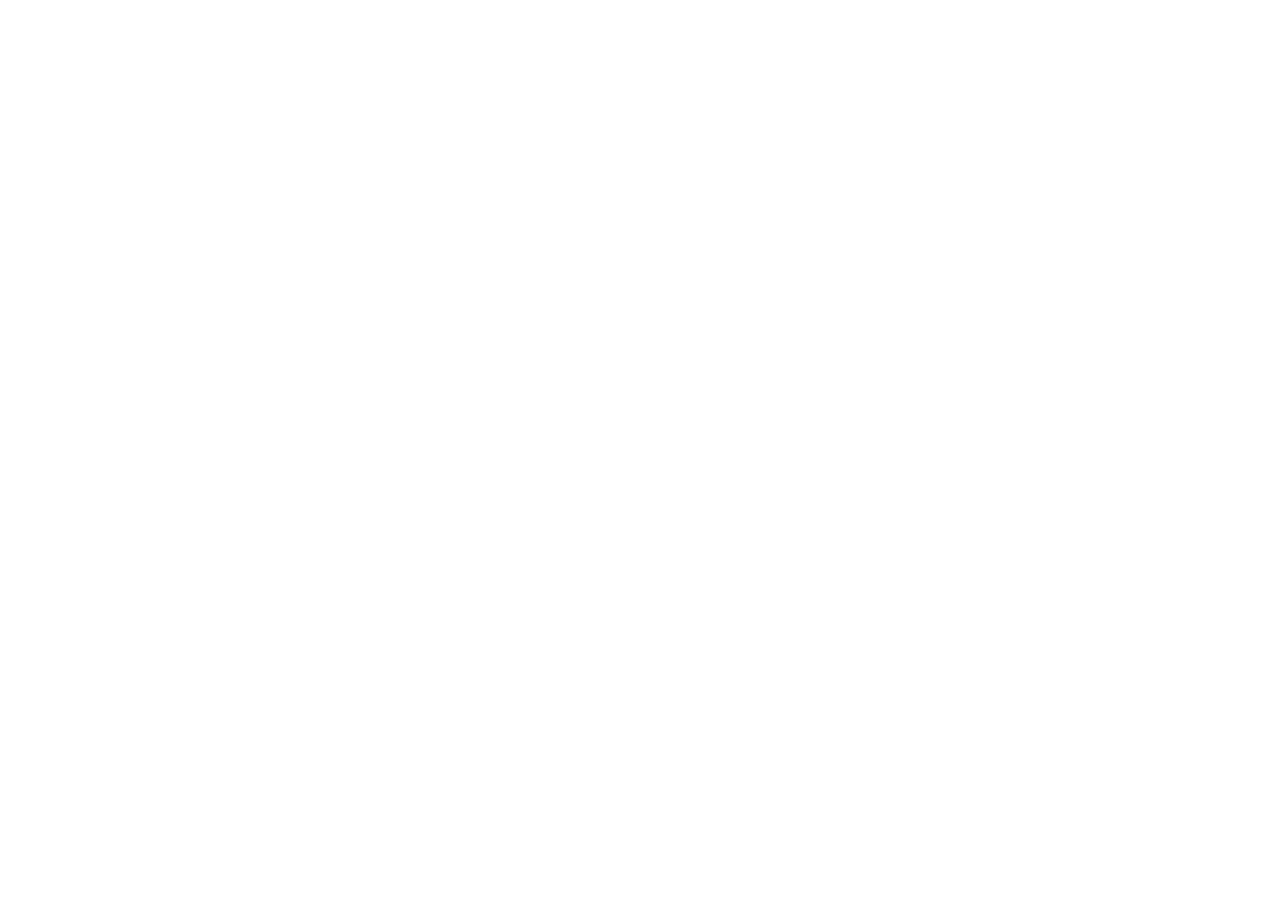
==== commit 1b0c5d40: "style: update branding, typography, and SEO copy - Integrate Poppins font via Google Fonts. - Update" ====
--- a/index.html
+++ b/index.html
@@ -6,6 +6,9 @@
     <link rel="icon" type="image/svg+xml" href="/favicon.svg" />
     <link rel="shortcut icon" href="/favicon.svg" />
     <link rel="apple-touch-icon" href="/favicon.svg" />
+    <link rel="preconnect" href="https://fonts.googleapis.com" />
+    <link rel="preconnect" href="https://fonts.gstatic.com" crossorigin />
+    <link href="https://fonts.googleapis.com/css2?family=Poppins:ital,wght@0,300;0,400;0,500;0,600;0,700;0,800;1,400;1,600&display=swap" rel="stylesheet" />
     <title>Vida Plena Internacional</title>
     <meta name="description" content="Sitio oficial de la Iglesia Cristiana Vida Plena Internacional. Una comunidad de fe para vencer el temor, con horarios, devocionales interactivos y contacto." />
     <meta name="google-site-verification" content="A4P9UCrudPlNrwbcQj7qAHcYKDgXzTIrBhOuM96WZ04" />
@@ -29,10 +32,9 @@
       }
     }
     </script>
-    <script type="module" crossorigin src="/assets/index-HmbjjVFw.js"></script>
-    <link rel="stylesheet" crossorigin href="/assets/index-B_qTNluN.css">
   </head>
   <body>
     <div id="root"></div>
+    <script type="module" src="/src/main.tsx"></script>
   </body>
 </html>
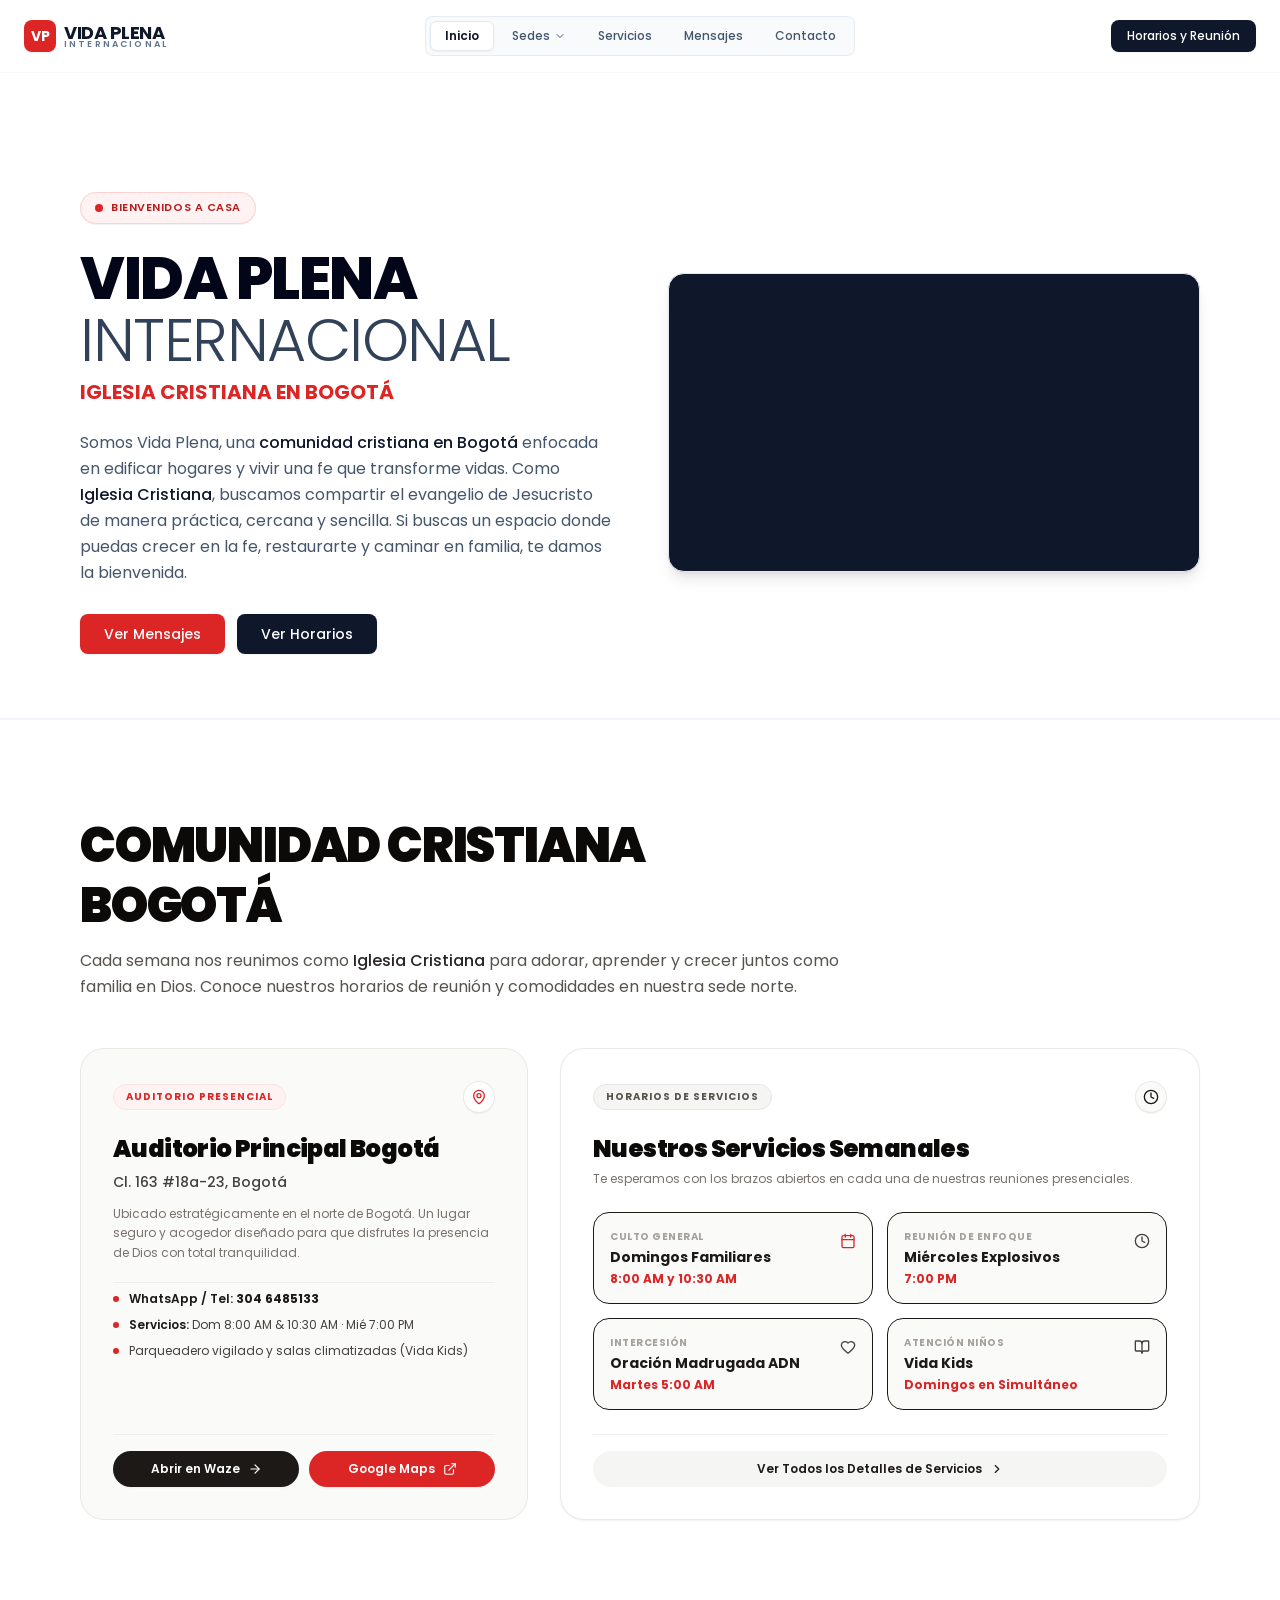
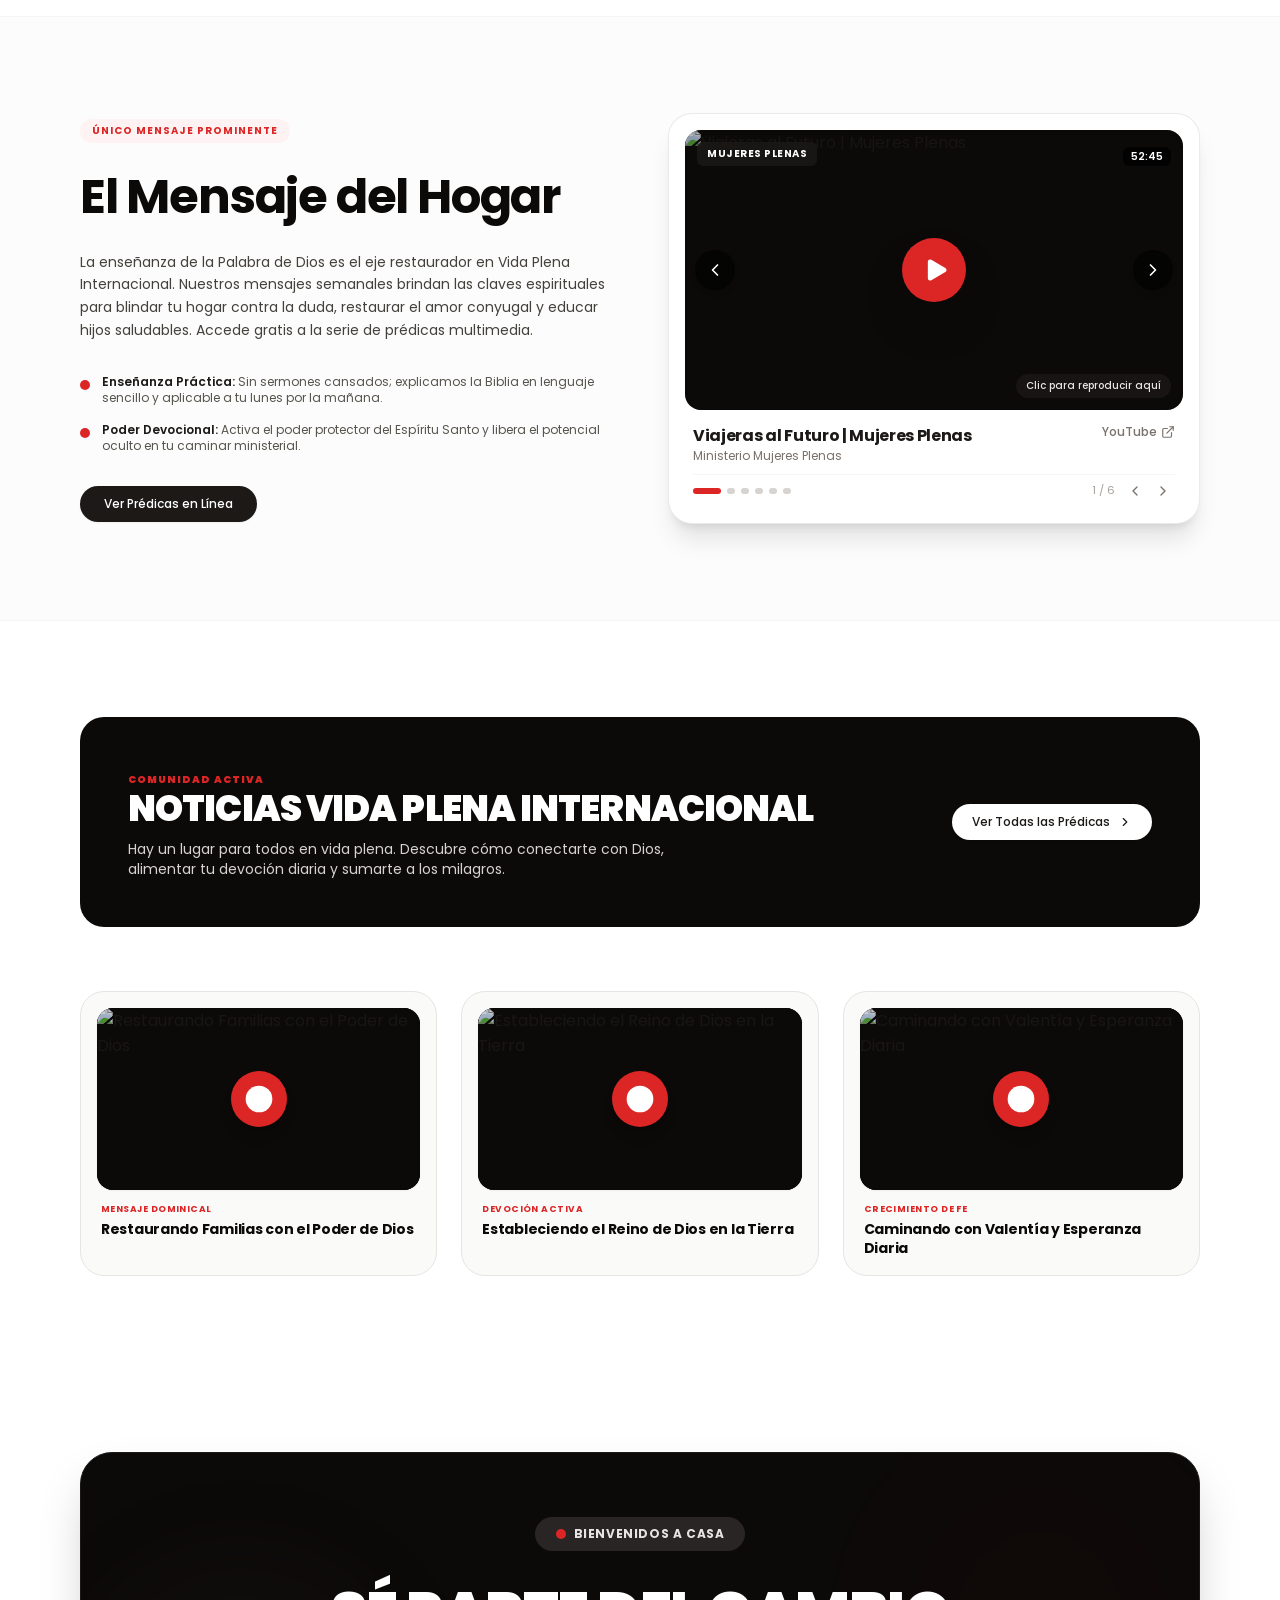
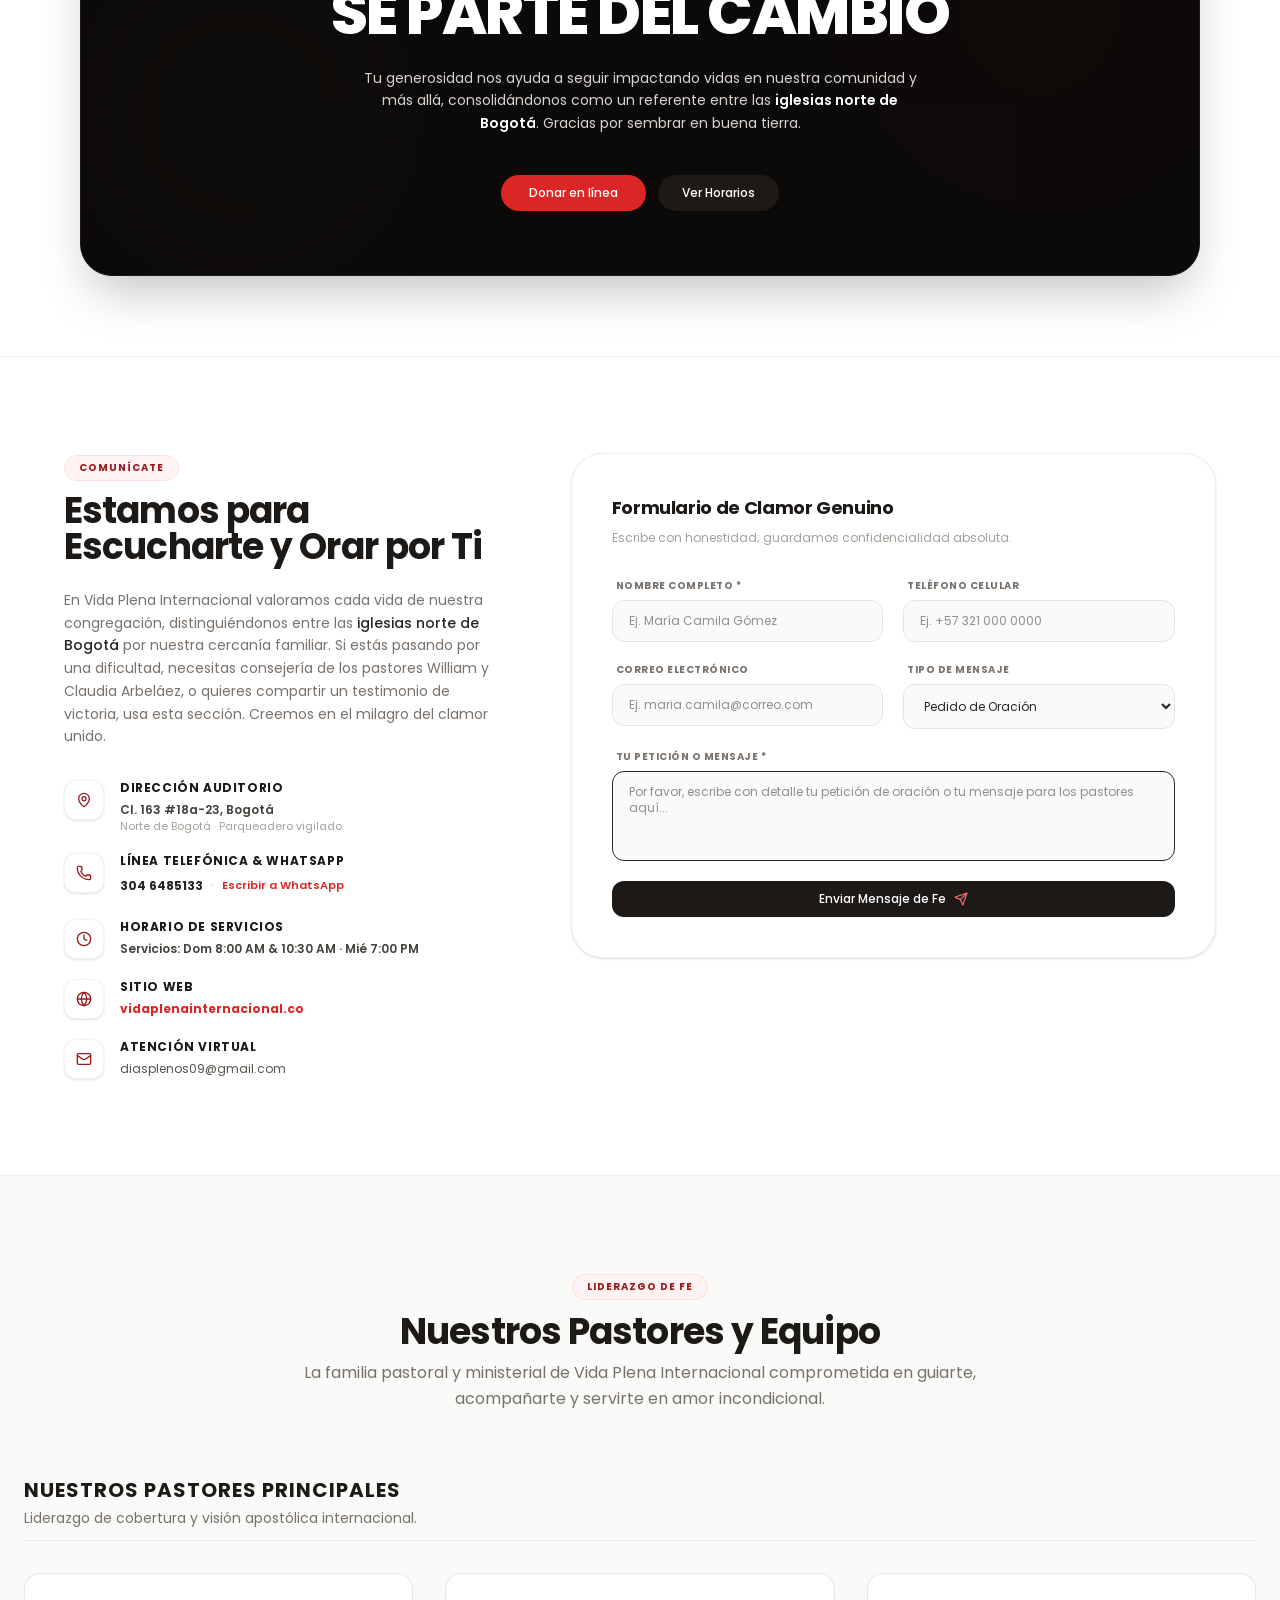
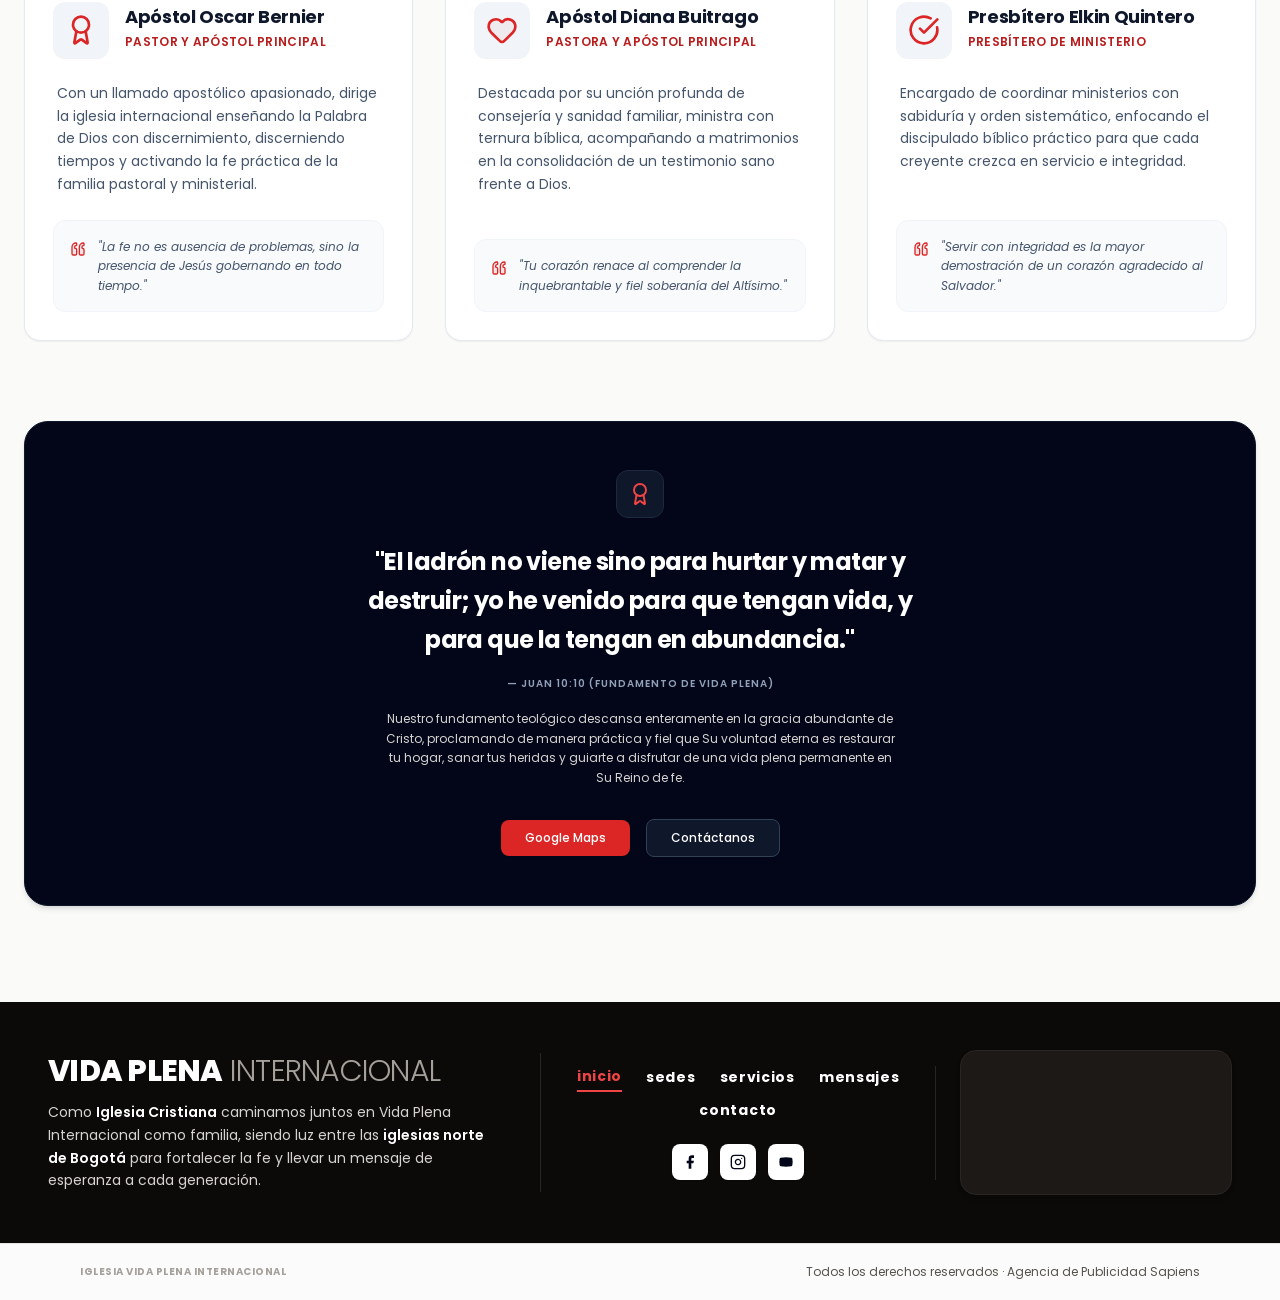
==== commit cfe3829a: "deploy: 1b0c5d40db312998c58d54e961c7125926e53bb1" ====
--- a/index.html
+++ b/index.html
@@ -32,9 +32,10 @@
       }
     }
     </script>
+    <script type="module" crossorigin src="/assets/index-CfOipOuk.js"></script>
+    <link rel="stylesheet" crossorigin href="/assets/index-CiN2M5n2.css">
   </head>
   <body>
     <div id="root"></div>
-    <script type="module" src="/src/main.tsx"></script>
   </body>
 </html>
--- a/assets/index-CiN2M5n2.css
+++ b/assets/index-CiN2M5n2.css
@@ -0,0 +1 @@
+@import"https://fonts.googleapis.com/css2?family=Poppins:ital,wght@0,300;0,400;0,500;0,600;0,700;0,800;1,400;1,600&display=swap";/*! tailwindcss v4.3.3 | MIT License | https://tailwindcss.com */@layer properties{@supports (((-webkit-hyphens:none)) and (not (margin-trim:inline))) or ((-moz-orient:inline) and (not (color:rgb(from red r g b)))){*,:before,:after,::backdrop{--tw-translate-x:0;--tw-translate-y:0;--tw-translate-z:0;--tw-rotate-x:initial;--tw-rotate-y:initial;--tw-rotate-z:initial;--tw-skew-x:initial;--tw-skew-y:initial;--tw-space-y-reverse:0;--tw-divide-y-reverse:0;--tw-border-style:solid;--tw-gradient-position:initial;--tw-gradient-from:#0000;--tw-gradient-via:#0000;--tw-gradient-to:#0000;--tw-gradient-stops:initial;--tw-gradient-via-stops:initial;--tw-gradient-from-position:0%;--tw-gradient-via-position:50%;--tw-gradient-to-position:100%;--tw-leading:initial;--tw-font-weight:initial;--tw-tracking:initial;--tw-shadow:0 0 #0000;--tw-shadow-color:initial;--tw-shadow-alpha:100%;--tw-inset-shadow:0 0 #0000;--tw-inset-shadow-color:initial;--tw-inset-shadow-alpha:100%;--tw-ring-color:initial;--tw-ring-shadow:0 0 #0000;--tw-inset-ring-color:initial;--tw-inset-ring-shadow:0 0 #0000;--tw-ring-inset:initial;--tw-ring-offset-width:0px;--tw-ring-offset-color:#fff;--tw-ring-offset-shadow:0 0 #0000;--tw-blur:initial;--tw-brightness:initial;--tw-contrast:initial;--tw-grayscale:initial;--tw-hue-rotate:initial;--tw-invert:initial;--tw-opacity:initial;--tw-saturate:initial;--tw-sepia:initial;--tw-drop-shadow:initial;--tw-drop-shadow-color:initial;--tw-drop-shadow-alpha:100%;--tw-drop-shadow-size:initial;--tw-backdrop-blur:initial;--tw-backdrop-brightness:initial;--tw-backdrop-contrast:initial;--tw-backdrop-grayscale:initial;--tw-backdrop-hue-rotate:initial;--tw-backdrop-invert:initial;--tw-backdrop-opacity:initial;--tw-backdrop-saturate:initial;--tw-backdrop-sepia:initial;--tw-duration:initial;--tw-ease:initial;--tw-scale-x:1;--tw-scale-y:1;--tw-scale-z:1;--tw-divide-x-reverse:0}}}@layer theme{:root,:host{--font-sans:"Poppins", -apple-system, BlinkMacSystemFont, "Segoe UI", Roboto, sans-serif;--font-mono:ui-monospace, SFMono-Regular, Menlo, Monaco, Consolas, "Liberation Mono", "Courier New", monospace;--color-red-50:#fef2f2;--color-red-100:#fee2e2;--color-red-200:#fecaca;--color-red-400:#f87171;--color-red-500:#ef4444;--color-red-600:#dc2626;--color-red-700:#b91c1c;--color-red-800:#991b1b;--color-red-900:#7f1d1d;--color-amber-50:oklch(98.7% .022 95.277);--color-amber-200:oklch(92.4% .12 95.746);--color-amber-600:oklch(66.6% .179 58.318);--color-amber-900:oklch(41.4% .112 45.904);--color-yellow-500:oklch(79.5% .184 86.047);--color-green-500:oklch(72.3% .219 149.579);--color-emerald-50:oklch(97.9% .021 166.113);--color-emerald-200:oklch(90.5% .093 164.15);--color-emerald-500:oklch(69.6% .17 162.48);--color-emerald-600:oklch(59.6% .145 163.225);--color-emerald-700:oklch(50.8% .118 165.612);--color-emerald-900:oklch(37.8% .077 168.94);--color-rose-600:oklch(58.6% .253 17.585);--color-slate-50:oklch(98.4% .003 247.858);--color-slate-100:oklch(96.8% .007 247.896);--color-slate-200:oklch(92.9% .013 255.508);--color-slate-300:oklch(86.9% .022 252.894);--color-slate-400:oklch(70.4% .04 256.788);--color-slate-500:oklch(55.4% .046 257.417);--color-slate-600:oklch(44.6% .043 257.281);--color-slate-700:oklch(37.2% .044 257.287);--color-slate-800:oklch(27.9% .041 260.031);--color-slate-900:oklch(20.8% .042 265.755);--color-slate-950:oklch(12.9% .042 264.695);--color-stone-50:oklch(98.5% .001 106.423);--color-stone-100:oklch(97% .001 106.424);--color-stone-200:oklch(92.3% .003 48.717);--color-stone-300:oklch(86.9% .005 56.366);--color-stone-400:oklch(70.9% .01 56.259);--color-stone-500:oklch(55.3% .013 58.071);--color-stone-600:oklch(44.4% .011 73.639);--color-stone-700:oklch(37.4% .01 67.558);--color-stone-800:oklch(26.8% .007 34.298);--color-stone-900:oklch(21.6% .006 56.043);--color-stone-950:oklch(14.7% .004 49.25);--color-black:#000;--color-white:#fff;--spacing:.25rem;--container-xs:20rem;--container-md:28rem;--container-lg:32rem;--container-xl:36rem;--container-2xl:42rem;--container-3xl:48rem;--container-4xl:56rem;--container-5xl:64rem;--container-6xl:72rem;--container-7xl:80rem;--text-xs:.75rem;--text-xs--line-height:calc(1 / .75);--text-sm:.875rem;--text-sm--line-height:calc(1.25 / .875);--text-base:1rem;--text-base--line-height: 1.5 ;--text-lg:1.125rem;--text-lg--line-height:calc(1.75 / 1.125);--text-xl:1.25rem;--text-xl--line-height:calc(1.75 / 1.25);--text-2xl:1.5rem;--text-2xl--line-height:calc(2 / 1.5);--text-3xl:1.875rem;--text-3xl--line-height: 1.2 ;--text-4xl:2.25rem;--text-4xl--line-height:calc(2.5 / 2.25);--text-5xl:3rem;--text-5xl--line-height:1;--text-6xl:3.75rem;--text-6xl--line-height:1;--text-7xl:4.5rem;--text-7xl--line-height:1;--font-weight-light:300;--font-weight-medium:500;--font-weight-semibold:600;--font-weight-bold:700;--font-weight-extrabold:800;--font-weight-black:900;--tracking-tighter:-.05em;--tracking-tight:-.025em;--tracking-normal:0em;--tracking-wide:.025em;--tracking-wider:.05em;--tracking-widest:.1em;--leading-tight:1.25;--leading-snug:1.375;--leading-relaxed:1.625;--radius-md:.375rem;--radius-lg:.5rem;--radius-xl:.75rem;--radius-2xl:1rem;--radius-3xl:1.5rem;--ease-in-out:cubic-bezier(.4, 0, .2, 1);--animate-spin:spin 1s linear infinite;--animate-pulse:pulse 2s cubic-bezier(.4, 0, .6, 1) infinite;--blur-xs:4px;--blur-md:12px;--blur-2xl:40px;--blur-3xl:64px;--aspect-video:16 / 9;--default-transition-duration:.15s;--default-transition-timing-function:cubic-bezier(.4, 0, .2, 1);--default-font-family:var(--font-sans);--default-mono-font-family:var(--font-mono);--font-display:"Poppins", -apple-system, BlinkMacSystemFont, "Segoe UI", Roboto, sans-serif}}@layer base{*,:after,:before,::backdrop{box-sizing:border-box;border:0 solid;margin:0;padding:0}::file-selector-button{box-sizing:border-box;border:0 solid;margin:0;padding:0}html,:host{-webkit-text-size-adjust:100%;-moz-tab-size:4;tab-size:4;line-height:1.5;font-family:var(--default-font-family,-apple-system, BlinkMacSystemFont, "Segoe UI", Roboto, "Helvetica Neue", "Noto Sans", Arial, sans-serif, "Apple Color Emoji", "Segoe UI Emoji", "Segoe UI Symbol", "Noto Color Emoji");font-feature-settings:var(--default-font-feature-settings,normal);font-variation-settings:var(--default-font-variation-settings,normal);-webkit-tap-highlight-color:transparent}hr{height:0;color:inherit;border-top-width:1px}abbr:where([title]){-webkit-text-decoration:underline dotted;text-decoration:underline dotted}h1,h2,h3,h4,h5,h6{font-size:inherit;font-weight:inherit}a{color:inherit;-webkit-text-decoration:inherit;text-decoration:inherit}b,strong{font-weight:bolder}code,kbd,samp,pre{font-family:var(--default-mono-font-family,ui-monospace, SFMono-Regular, Menlo, Monaco, Consolas, "Liberation Mono", "Courier New", monospace);font-feature-settings:var(--default-mono-font-feature-settings,normal);font-variation-settings:var(--default-mono-font-variation-settings,normal);font-size:1em}small{font-size:80%}sub,sup{vertical-align:baseline;font-size:75%;line-height:0;position:relative}sub{bottom:-.25em}sup{top:-.5em}table{text-indent:0;border-color:inherit;border-collapse:collapse}:-moz-focusring:where(:not(iframe)){outline:auto}progress{vertical-align:baseline}summary{display:list-item}ol,ul,menu{list-style:none}img,svg,video,canvas,audio,iframe,embed,object{vertical-align:middle;display:block}img,video{max-width:100%;height:auto}button,input,select,optgroup,textarea{font:inherit;font-feature-settings:inherit;font-variation-settings:inherit;letter-spacing:inherit;color:inherit;opacity:1;background-color:#0000;border-radius:0}::file-selector-button{font:inherit;font-feature-settings:inherit;font-variation-settings:inherit;letter-spacing:inherit;color:inherit;opacity:1;background-color:#0000;border-radius:0}:where(select:is([multiple],[size])) optgroup{font-weight:bolder}:where(select:is([multiple],[size])) optgroup option{padding-inline-start:20px}::file-selector-button{margin-inline-end:4px}::placeholder{opacity:1}@supports (not ((-webkit-appearance:-apple-pay-button))) or (contain-intrinsic-size:1px){::placeholder{color:currentColor}@supports (color:color-mix(in lab,red,red)){::placeholder{color:color-mix(in oklab,currentcolor 50%,transparent)}}}textarea{resize:vertical}::-webkit-search-decoration{-webkit-appearance:none}::-webkit-date-and-time-value{min-height:1lh;text-align:inherit}::-webkit-datetime-edit{display:inline-flex}::-webkit-datetime-edit-fields-wrapper{padding:0}::-webkit-datetime-edit{padding-block:0}::-webkit-datetime-edit-year-field{padding-block:0}::-webkit-datetime-edit-month-field{padding-block:0}::-webkit-datetime-edit-day-field{padding-block:0}::-webkit-datetime-edit-hour-field{padding-block:0}::-webkit-datetime-edit-minute-field{padding-block:0}::-webkit-datetime-edit-second-field{padding-block:0}::-webkit-datetime-edit-millisecond-field{padding-block:0}::-webkit-datetime-edit-meridiem-field{padding-block:0}::-webkit-calendar-picker-indicator{line-height:1}:-moz-ui-invalid{box-shadow:none}button,input:where([type=button],[type=reset],[type=submit]){-webkit-appearance:button;-moz-appearance:button;appearance:button}::file-selector-button{-webkit-appearance:button;-moz-appearance:button;appearance:button}::-webkit-inner-spin-button{height:auto}::-webkit-outer-spin-button{height:auto}[hidden]:where(:not([hidden=until-found])){display:none!important}*,:before,:after{font-family:Poppins,-apple-system,BlinkMacSystemFont,Segoe UI,Roboto,Helvetica,Arial,sans-serif!important}html{scroll-behavior:smooth;-webkit-font-smoothing:antialiased;-moz-osx-font-smoothing:grayscale;text-rendering:optimizelegibility;font-family:Poppins,-apple-system,BlinkMacSystemFont,Segoe UI,Roboto,sans-serif}body{color:#1e293b;background-color:#fff;font-family:Poppins,-apple-system,BlinkMacSystemFont,Segoe UI,Roboto,sans-serif;line-height:1.6;overflow-x:hidden}h1,h2,h3,h4,h5,h6{letter-spacing:-.02em;color:#0f172a;font-family:Poppins,sans-serif!important}p,span,a,button,input,textarea,select{font-family:Poppins,sans-serif!important}}@layer components;@layer utilities{.pointer-events-none{pointer-events:none}.absolute{position:absolute}.fixed{position:fixed}.relative{position:relative}.inset-0{top:0;right:0;bottom:0;left:0}.-top-3{top:calc(var(--spacing) * -3)}.top-0{top:0}.top-1\/2{top:50%}.top-2{top:calc(var(--spacing) * 2)}.top-3{top:calc(var(--spacing) * 3)}.top-4{top:calc(var(--spacing) * 4)}.top-\[60px\]{top:60px}.top-full{top:100%}.right-0{right:0}.right-2{right:calc(var(--spacing) * 2)}.right-2\.5{right:calc(var(--spacing) * 2.5)}.right-3{right:calc(var(--spacing) * 3)}.right-4{right:calc(var(--spacing) * 4)}.right-5{right:calc(var(--spacing) * 5)}.right-6{right:calc(var(--spacing) * 6)}.bottom-0{bottom:0}.bottom-2\.5{bottom:calc(var(--spacing) * 2.5)}.bottom-3{bottom:calc(var(--spacing) * 3)}.left-0{left:0}.left-2\.5{left:calc(var(--spacing) * 2.5)}.left-3{left:calc(var(--spacing) * 3)}.left-4{left:calc(var(--spacing) * 4)}.z-10{z-index:10}.z-40{z-index:40}.z-50{z-index:50}.container{width:100%}@media(min-width:40rem){.container{max-width:40rem}}@media(min-width:48rem){.container{max-width:48rem}}@media(min-width:64rem){.container{max-width:64rem}}@media(min-width:80rem){.container{max-width:80rem}}@media(min-width:96rem){.container{max-width:96rem}}.mx-auto{margin-inline:auto}.my-1{margin-block:var(--spacing)}.mt-0\.5{margin-top:calc(var(--spacing) * .5)}.mt-1{margin-top:var(--spacing)}.mt-1\.5{margin-top:calc(var(--spacing) * 1.5)}.mt-2{margin-top:calc(var(--spacing) * 2)}.mt-3{margin-top:calc(var(--spacing) * 3)}.mt-4{margin-top:calc(var(--spacing) * 4)}.mt-5{margin-top:calc(var(--spacing) * 5)}.mt-12{margin-top:calc(var(--spacing) * 12)}.mt-16{margin-top:calc(var(--spacing) * 16)}.mt-auto{margin-top:auto}.mb-1{margin-bottom:var(--spacing)}.mb-1\.5{margin-bottom:calc(var(--spacing) * 1.5)}.mb-2{margin-bottom:calc(var(--spacing) * 2)}.mb-3{margin-bottom:calc(var(--spacing) * 3)}.mb-4{margin-bottom:calc(var(--spacing) * 4)}.mb-6{margin-bottom:calc(var(--spacing) * 6)}.mb-8{margin-bottom:calc(var(--spacing) * 8)}.mb-10{margin-bottom:calc(var(--spacing) * 10)}.mb-12{margin-bottom:calc(var(--spacing) * 12)}.mb-16{margin-bottom:calc(var(--spacing) * 16)}.mb-20{margin-bottom:calc(var(--spacing) * 20)}.ml-1{margin-left:var(--spacing)}.ml-3{margin-left:calc(var(--spacing) * 3)}.ml-4{margin-left:calc(var(--spacing) * 4)}.block{display:block}.contents{display:contents}.flex{display:flex}.grid{display:grid}.hidden{display:none}.inline-block{display:inline-block}.inline-flex{display:inline-flex}.aspect-video{aspect-ratio:var(--aspect-video)}.h-1{height:var(--spacing)}.h-1\.5{height:calc(var(--spacing) * 1.5)}.h-2{height:calc(var(--spacing) * 2)}.h-2\.5{height:calc(var(--spacing) * 2.5)}.h-3{height:calc(var(--spacing) * 3)}.h-3\.5{height:calc(var(--spacing) * 3.5)}.h-4{height:calc(var(--spacing) * 4)}.h-5{height:calc(var(--spacing) * 5)}.h-6{height:calc(var(--spacing) * 6)}.h-7{height:calc(var(--spacing) * 7)}.h-8{height:calc(var(--spacing) * 8)}.h-9{height:calc(var(--spacing) * 9)}.h-10{height:calc(var(--spacing) * 10)}.h-12{height:calc(var(--spacing) * 12)}.h-14{height:calc(var(--spacing) * 14)}.h-80{height:calc(var(--spacing) * 80)}.h-\[135px\]{height:135px}.h-full{height:100%}.min-h-screen{min-height:100vh}.w-1{width:var(--spacing)}.w-1\.5{width:calc(var(--spacing) * 1.5)}.w-2{width:calc(var(--spacing) * 2)}.w-2\.5{width:calc(var(--spacing) * 2.5)}.w-3{width:calc(var(--spacing) * 3)}.w-3\.5{width:calc(var(--spacing) * 3.5)}.w-4{width:calc(var(--spacing) * 4)}.w-5{width:calc(var(--spacing) * 5)}.w-6{width:calc(var(--spacing) * 6)}.w-7{width:calc(var(--spacing) * 7)}.w-8{width:calc(var(--spacing) * 8)}.w-9{width:calc(var(--spacing) * 9)}.w-10{width:calc(var(--spacing) * 10)}.w-12{width:calc(var(--spacing) * 12)}.w-14{width:calc(var(--spacing) * 14)}.w-64{width:calc(var(--spacing) * 64)}.w-80{width:calc(var(--spacing) * 80)}.w-full{width:100%}.max-w-2xl{max-width:var(--container-2xl)}.max-w-3xl{max-width:var(--container-3xl)}.max-w-4xl{max-width:var(--container-4xl)}.max-w-5xl{max-width:var(--container-5xl)}.max-w-6xl{max-width:var(--container-6xl)}.max-w-7xl{max-width:var(--container-7xl)}.max-w-\[280px\]{max-width:280px}.max-w-lg{max-width:var(--container-lg)}.max-w-md{max-width:var(--container-md)}.max-w-xl{max-width:var(--container-xl)}.max-w-xs{max-width:var(--container-xs)}.min-w-0{min-width:0}.flex-1{flex:1}.shrink-0{flex-shrink:0}.flex-grow{flex-grow:1}.-translate-y-1\/2{--tw-translate-y: -50% ;translate:var(--tw-translate-x) var(--tw-translate-y)}.rotate-180{rotate:180deg}.transform{transform:var(--tw-rotate-x,) var(--tw-rotate-y,) var(--tw-rotate-z,) var(--tw-skew-x,) var(--tw-skew-y,)}.animate-pulse{animation:var(--animate-pulse)}.animate-spin{animation:var(--animate-spin)}.cursor-pointer{cursor:pointer}.resize-none{resize:none}.grid-cols-1{grid-template-columns:repeat(1,minmax(0,1fr))}.grid-cols-2{grid-template-columns:repeat(2,minmax(0,1fr))}.grid-cols-3{grid-template-columns:repeat(3,minmax(0,1fr))}.flex-col{flex-direction:column}.flex-row{flex-direction:row}.flex-wrap{flex-wrap:wrap}.items-center{align-items:center}.items-start{align-items:flex-start}.items-stretch{align-items:stretch}.justify-between{justify-content:space-between}.justify-center{justify-content:center}.justify-end{justify-content:flex-end}.gap-0\.5{gap:calc(var(--spacing) * .5)}.gap-1{gap:var(--spacing)}.gap-1\.5{gap:calc(var(--spacing) * 1.5)}.gap-2{gap:calc(var(--spacing) * 2)}.gap-2\.5{gap:calc(var(--spacing) * 2.5)}.gap-3{gap:calc(var(--spacing) * 3)}.gap-3\.5{gap:calc(var(--spacing) * 3.5)}.gap-4{gap:calc(var(--spacing) * 4)}.gap-5{gap:calc(var(--spacing) * 5)}.gap-6{gap:calc(var(--spacing) * 6)}.gap-8{gap:calc(var(--spacing) * 8)}.gap-10{gap:calc(var(--spacing) * 10)}.gap-12{gap:calc(var(--spacing) * 12)}:where(.-space-y-0\.5>:not(:last-child)){--tw-space-y-reverse:0;margin-block-start:calc(calc(var(--spacing) * -.5) * var(--tw-space-y-reverse));margin-block-end:calc(calc(var(--spacing) * -.5) * calc(1 - var(--tw-space-y-reverse)))}:where(.space-y-1>:not(:last-child)){--tw-space-y-reverse:0;margin-block-start:calc(var(--spacing) * var(--tw-space-y-reverse));margin-block-end:calc(var(--spacing) * calc(1 - var(--tw-space-y-reverse)))}:where(.space-y-1\.5>:not(:last-child)){--tw-space-y-reverse:0;margin-block-start:calc(calc(var(--spacing) * 1.5) * var(--tw-space-y-reverse));margin-block-end:calc(calc(var(--spacing) * 1.5) * calc(1 - var(--tw-space-y-reverse)))}:where(.space-y-2>:not(:last-child)){--tw-space-y-reverse:0;margin-block-start:calc(calc(var(--spacing) * 2) * var(--tw-space-y-reverse));margin-block-end:calc(calc(var(--spacing) * 2) * calc(1 - var(--tw-space-y-reverse)))}:where(.space-y-2\.5>:not(:last-child)){--tw-space-y-reverse:0;margin-block-start:calc(calc(var(--spacing) * 2.5) * var(--tw-space-y-reverse));margin-block-end:calc(calc(var(--spacing) * 2.5) * calc(1 - var(--tw-space-y-reverse)))}:where(.space-y-3>:not(:last-child)){--tw-space-y-reverse:0;margin-block-start:calc(calc(var(--spacing) * 3) * var(--tw-space-y-reverse));margin-block-end:calc(calc(var(--spacing) * 3) * calc(1 - var(--tw-space-y-reverse)))}:where(.space-y-4>:not(:last-child)){--tw-space-y-reverse:0;margin-block-start:calc(calc(var(--spacing) * 4) * var(--tw-space-y-reverse));margin-block-end:calc(calc(var(--spacing) * 4) * calc(1 - var(--tw-space-y-reverse)))}:where(.space-y-5>:not(:last-child)){--tw-space-y-reverse:0;margin-block-start:calc(calc(var(--spacing) * 5) * var(--tw-space-y-reverse));margin-block-end:calc(calc(var(--spacing) * 5) * calc(1 - var(--tw-space-y-reverse)))}:where(.space-y-6>:not(:last-child)){--tw-space-y-reverse:0;margin-block-start:calc(calc(var(--spacing) * 6) * var(--tw-space-y-reverse));margin-block-end:calc(calc(var(--spacing) * 6) * calc(1 - var(--tw-space-y-reverse)))}:where(.space-y-12>:not(:last-child)){--tw-space-y-reverse:0;margin-block-start:calc(calc(var(--spacing) * 12) * var(--tw-space-y-reverse));margin-block-end:calc(calc(var(--spacing) * 12) * calc(1 - var(--tw-space-y-reverse)))}.gap-x-5{column-gap:calc(var(--spacing) * 5)}.gap-y-2{row-gap:calc(var(--spacing) * 2)}:where(.divide-y>:not(:last-child)){--tw-divide-y-reverse:0;border-bottom-style:var(--tw-border-style);border-top-style:var(--tw-border-style);border-top-width:calc(1px * var(--tw-divide-y-reverse));border-bottom-width:calc(1px * calc(1 - var(--tw-divide-y-reverse)))}:where(.divide-stone-800>:not(:last-child)){border-color:var(--color-stone-800)}.truncate{text-overflow:ellipsis;white-space:nowrap;overflow:hidden}.overflow-hidden{overflow:hidden}.rounded-2xl{border-radius:var(--radius-2xl)}.rounded-3xl{border-radius:var(--radius-3xl)}.rounded-\[24px\]{border-radius:24px}.rounded-\[32px\]{border-radius:32px}.rounded-full{border-radius:3.40282e38px}.rounded-lg{border-radius:var(--radius-lg)}.rounded-md{border-radius:var(--radius-md)}.rounded-xl{border-radius:var(--radius-xl)}.border{border-style:var(--tw-border-style);border-width:1px}.border-0{border-style:var(--tw-border-style);border-width:0}.border-2{border-style:var(--tw-border-style);border-width:2px}.border-4{border-style:var(--tw-border-style);border-width:4px}.border-t{border-top-style:var(--tw-border-style);border-top-width:1px}.border-b{border-bottom-style:var(--tw-border-style);border-bottom-width:1px}.border-b-2{border-bottom-style:var(--tw-border-style);border-bottom-width:2px}.border-l-2{border-left-style:var(--tw-border-style);border-left-width:2px}.border-l-4{border-left-style:var(--tw-border-style);border-left-width:4px}.border-\[\#dc2626\]{border-color:#dc2626}.border-amber-200\/80{border-color:#fee685cc}@supports (color:color-mix(in lab,red,red)){.border-amber-200\/80{border-color:color-mix(in oklab,var(--color-amber-200) 80%,transparent)}}.border-emerald-200{border-color:var(--color-emerald-200)}.border-red-100{border-color:var(--color-red-100)}.border-red-200{border-color:var(--color-red-200)}.border-red-200\/80{border-color:#fecacacc}@supports (color:color-mix(in lab,red,red)){.border-red-200\/80{border-color:color-mix(in oklab,var(--color-red-200) 80%,transparent)}}.border-red-500{border-color:var(--color-red-500)}.border-red-600{border-color:var(--color-red-600)}.border-red-600\/30{border-color:#dc26264d}@supports (color:color-mix(in lab,red,red)){.border-red-600\/30{border-color:color-mix(in oklab,var(--color-red-600) 30%,transparent)}}.border-slate-100{border-color:var(--color-slate-100)}.border-slate-100\/60{border-color:#f1f5f999}@supports (color:color-mix(in lab,red,red)){.border-slate-100\/60{border-color:color-mix(in oklab,var(--color-slate-100) 60%,transparent)}}.border-slate-200{border-color:var(--color-slate-200)}.border-slate-200\/80{border-color:#e2e8f0cc}@supports (color:color-mix(in lab,red,red)){.border-slate-200\/80{border-color:color-mix(in oklab,var(--color-slate-200) 80%,transparent)}}.border-slate-200\/90{border-color:#e2e8f0e6}@supports (color:color-mix(in lab,red,red)){.border-slate-200\/90{border-color:color-mix(in oklab,var(--color-slate-200) 90%,transparent)}}.border-slate-700{border-color:var(--color-slate-700)}.border-slate-800{border-color:var(--color-slate-800)}.border-slate-900{border-color:var(--color-slate-900)}.border-stone-50{border-color:var(--color-stone-50)}.border-stone-100{border-color:var(--color-stone-100)}.border-stone-200{border-color:var(--color-stone-200)}.border-stone-200\/50{border-color:#e7e5e480}@supports (color:color-mix(in lab,red,red)){.border-stone-200\/50{border-color:color-mix(in oklab,var(--color-stone-200) 50%,transparent)}}.border-stone-200\/60{border-color:#e7e5e499}@supports (color:color-mix(in lab,red,red)){.border-stone-200\/60{border-color:color-mix(in oklab,var(--color-stone-200) 60%,transparent)}}.border-stone-200\/80{border-color:#e7e5e4cc}@supports (color:color-mix(in lab,red,red)){.border-stone-200\/80{border-color:color-mix(in oklab,var(--color-stone-200) 80%,transparent)}}.border-stone-200\/90{border-color:#e7e5e4e6}@supports (color:color-mix(in lab,red,red)){.border-stone-200\/90{border-color:color-mix(in oklab,var(--color-stone-200) 90%,transparent)}}.border-stone-300{border-color:var(--color-stone-300)}.border-stone-700{border-color:var(--color-stone-700)}.border-stone-800{border-color:var(--color-stone-800)}.border-stone-900{border-color:var(--color-stone-900)}.border-stone-950{border-color:var(--color-stone-950)}.bg-\[\#0c0a09\]{background-color:#0c0a09}.bg-\[\#292524\]{background-color:#292524}.bg-\[\#dc2626\]{background-color:#dc2626}.bg-\[\#dc2626\]\/10{background-color:#dc26261a}.bg-\[\#fbfbfb\]{background-color:#fbfbfb}.bg-amber-50{background-color:var(--color-amber-50)}.bg-black{background-color:var(--color-black)}.bg-black\/60{background-color:#0009}@supports (color:color-mix(in lab,red,red)){.bg-black\/60{background-color:color-mix(in oklab,var(--color-black) 60%,transparent)}}.bg-black\/75{background-color:#000000bf}@supports (color:color-mix(in lab,red,red)){.bg-black\/75{background-color:color-mix(in oklab,var(--color-black) 75%,transparent)}}.bg-emerald-50{background-color:var(--color-emerald-50)}.bg-green-500{background-color:var(--color-green-500)}.bg-red-50{background-color:var(--color-red-50)}.bg-red-100{background-color:var(--color-red-100)}.bg-red-600{background-color:var(--color-red-600)}.bg-red-800\/60{background-color:#991b1b99}@supports (color:color-mix(in lab,red,red)){.bg-red-800\/60{background-color:color-mix(in oklab,var(--color-red-800) 60%,transparent)}}.bg-slate-50{background-color:var(--color-slate-50)}.bg-slate-50\/90{background-color:#f8fafce6}@supports (color:color-mix(in lab,red,red)){.bg-slate-50\/90{background-color:color-mix(in oklab,var(--color-slate-50) 90%,transparent)}}.bg-slate-100{background-color:var(--color-slate-100)}.bg-slate-900{background-color:var(--color-slate-900)}.bg-slate-900\/80{background-color:#0f172bcc}@supports (color:color-mix(in lab,red,red)){.bg-slate-900\/80{background-color:color-mix(in oklab,var(--color-slate-900) 80%,transparent)}}.bg-slate-900\/95{background-color:#0f172bf2}@supports (color:color-mix(in lab,red,red)){.bg-slate-900\/95{background-color:color-mix(in oklab,var(--color-slate-900) 95%,transparent)}}.bg-slate-950{background-color:var(--color-slate-950)}.bg-slate-950\/20{background-color:#02061833}@supports (color:color-mix(in lab,red,red)){.bg-slate-950\/20{background-color:color-mix(in oklab,var(--color-slate-950) 20%,transparent)}}.bg-slate-950\/25{background-color:#02061840}@supports (color:color-mix(in lab,red,red)){.bg-slate-950\/25{background-color:color-mix(in oklab,var(--color-slate-950) 25%,transparent)}}.bg-stone-50{background-color:var(--color-stone-50)}.bg-stone-50\/50{background-color:#fafaf980}@supports (color:color-mix(in lab,red,red)){.bg-stone-50\/50{background-color:color-mix(in oklab,var(--color-stone-50) 50%,transparent)}}.bg-stone-50\/60{background-color:#fafaf999}@supports (color:color-mix(in lab,red,red)){.bg-stone-50\/60{background-color:color-mix(in oklab,var(--color-stone-50) 60%,transparent)}}.bg-stone-100{background-color:var(--color-stone-100)}.bg-stone-300{background-color:var(--color-stone-300)}.bg-stone-800{background-color:var(--color-stone-800)}.bg-stone-900{background-color:var(--color-stone-900)}.bg-stone-900\/60{background-color:#1c191799}@supports (color:color-mix(in lab,red,red)){.bg-stone-900\/60{background-color:color-mix(in oklab,var(--color-stone-900) 60%,transparent)}}.bg-stone-900\/85{background-color:#1c1917d9}@supports (color:color-mix(in lab,red,red)){.bg-stone-900\/85{background-color:color-mix(in oklab,var(--color-stone-900) 85%,transparent)}}.bg-stone-900\/90{background-color:#1c1917e6}@supports (color:color-mix(in lab,red,red)){.bg-stone-900\/90{background-color:color-mix(in oklab,var(--color-stone-900) 90%,transparent)}}.bg-stone-950{background-color:var(--color-stone-950)}.bg-stone-950\/20{background-color:#0c0a0933}@supports (color:color-mix(in lab,red,red)){.bg-stone-950\/20{background-color:color-mix(in oklab,var(--color-stone-950) 20%,transparent)}}.bg-stone-950\/30{background-color:#0c0a094d}@supports (color:color-mix(in lab,red,red)){.bg-stone-950\/30{background-color:color-mix(in oklab,var(--color-stone-950) 30%,transparent)}}.bg-stone-950\/70{background-color:#0c0a09b3}@supports (color:color-mix(in lab,red,red)){.bg-stone-950\/70{background-color:color-mix(in oklab,var(--color-stone-950) 70%,transparent)}}.bg-transparent{background-color:#0000}.bg-white{background-color:var(--color-white)}.bg-white\/10{background-color:#ffffff1a}@supports (color:color-mix(in lab,red,red)){.bg-white\/10{background-color:color-mix(in oklab,var(--color-white) 10%,transparent)}}.bg-white\/70{background-color:#ffffffb3}@supports (color:color-mix(in lab,red,red)){.bg-white\/70{background-color:color-mix(in oklab,var(--color-white) 70%,transparent)}}.bg-white\/95{background-color:#fffffff2}@supports (color:color-mix(in lab,red,red)){.bg-white\/95{background-color:color-mix(in oklab,var(--color-white) 95%,transparent)}}.from-stone-900{--tw-gradient-from:var(--color-stone-900);--tw-gradient-stops:var(--tw-gradient-via-stops,var(--tw-gradient-position), var(--tw-gradient-from) var(--tw-gradient-from-position), var(--tw-gradient-to) var(--tw-gradient-to-position))}.to-stone-950{--tw-gradient-to:var(--color-stone-950);--tw-gradient-stops:var(--tw-gradient-via-stops,var(--tw-gradient-position), var(--tw-gradient-from) var(--tw-gradient-from-position), var(--tw-gradient-to) var(--tw-gradient-to-position))}.fill-current{fill:currentColor}.fill-red-500\/10{fill:#ef44441a}@supports (color:color-mix(in lab,red,red)){.fill-red-500\/10{fill:color-mix(in oklab,var(--color-red-500) 10%,transparent)}}.fill-red-600\/5{fill:#dc26260d}@supports (color:color-mix(in lab,red,red)){.fill-red-600\/5{fill:color-mix(in oklab,var(--color-red-600) 5%,transparent)}}.fill-red-600\/10{fill:#dc26261a}@supports (color:color-mix(in lab,red,red)){.fill-red-600\/10{fill:color-mix(in oklab,var(--color-red-600) 10%,transparent)}}.fill-white{fill:var(--color-white)}.stroke-none{stroke:none}.object-cover{object-fit:cover}.p-1{padding:var(--spacing)}.p-1\.5{padding:calc(var(--spacing) * 1.5)}.p-2{padding:calc(var(--spacing) * 2)}.p-2\.5{padding:calc(var(--spacing) * 2.5)}.p-3{padding:calc(var(--spacing) * 3)}.p-4{padding:calc(var(--spacing) * 4)}.p-5{padding:calc(var(--spacing) * 5)}.p-6{padding:calc(var(--spacing) * 6)}.p-8{padding:calc(var(--spacing) * 8)}.px-1{padding-inline:var(--spacing)}.px-2{padding-inline:calc(var(--spacing) * 2)}.px-2\.5{padding-inline:calc(var(--spacing) * 2.5)}.px-3{padding-inline:calc(var(--spacing) * 3)}.px-3\.5{padding-inline:calc(var(--spacing) * 3.5)}.px-4{padding-inline:calc(var(--spacing) * 4)}.px-5{padding-inline:calc(var(--spacing) * 5)}.px-6{padding-inline:calc(var(--spacing) * 6)}.px-7{padding-inline:calc(var(--spacing) * 7)}.py-0\.5{padding-block:calc(var(--spacing) * .5)}.py-1{padding-block:var(--spacing)}.py-1\.5{padding-block:calc(var(--spacing) * 1.5)}.py-2{padding-block:calc(var(--spacing) * 2)}.py-2\.5{padding-block:calc(var(--spacing) * 2.5)}.py-3{padding-block:calc(var(--spacing) * 3)}.py-4{padding-block:calc(var(--spacing) * 4)}.py-5{padding-block:calc(var(--spacing) * 5)}.py-6{padding-block:calc(var(--spacing) * 6)}.py-8{padding-block:calc(var(--spacing) * 8)}.py-12{padding-block:calc(var(--spacing) * 12)}.py-14{padding-block:calc(var(--spacing) * 14)}.py-16{padding-block:calc(var(--spacing) * 16)}.py-20{padding-block:calc(var(--spacing) * 20)}.py-24{padding-block:calc(var(--spacing) * 24)}.pt-1{padding-top:var(--spacing)}.pt-2{padding-top:calc(var(--spacing) * 2)}.pt-3{padding-top:calc(var(--spacing) * 3)}.pt-3\.5{padding-top:calc(var(--spacing) * 3.5)}.pt-4{padding-top:calc(var(--spacing) * 4)}.pt-8{padding-top:calc(var(--spacing) * 8)}.pt-20{padding-top:calc(var(--spacing) * 20)}.pt-24{padding-top:calc(var(--spacing) * 24)}.pr-2{padding-right:calc(var(--spacing) * 2)}.pr-4{padding-right:calc(var(--spacing) * 4)}.pb-1{padding-bottom:var(--spacing)}.pb-3{padding-bottom:calc(var(--spacing) * 3)}.pb-8{padding-bottom:calc(var(--spacing) * 8)}.pb-16{padding-bottom:calc(var(--spacing) * 16)}.pl-4{padding-left:calc(var(--spacing) * 4)}.pl-10{padding-left:calc(var(--spacing) * 10)}.text-center{text-align:center}.text-left{text-align:left}.font-display{font-family:var(--font-display)}.font-mono{font-family:var(--font-mono)}.font-sans{font-family:var(--font-sans)}.text-2xl{font-size:var(--text-2xl);line-height:var(--tw-leading,var(--text-2xl--line-height))}.text-3xl{font-size:var(--text-3xl);line-height:var(--tw-leading,var(--text-3xl--line-height))}.text-4xl{font-size:var(--text-4xl);line-height:var(--tw-leading,var(--text-4xl--line-height))}.text-base{font-size:var(--text-base);line-height:var(--tw-leading,var(--text-base--line-height))}.text-lg{font-size:var(--text-lg);line-height:var(--tw-leading,var(--text-lg--line-height))}.text-sm{font-size:var(--text-sm);line-height:var(--tw-leading,var(--text-sm--line-height))}.text-xl{font-size:var(--text-xl);line-height:var(--tw-leading,var(--text-xl--line-height))}.text-xs{font-size:var(--text-xs);line-height:var(--tw-leading,var(--text-xs--line-height))}.text-\[9px\]{font-size:9px}.text-\[10px\]{font-size:10px}.text-\[11px\]{font-size:11px}.leading-\[0\.95\]{--tw-leading:.95;line-height:.95}.leading-\[1\],.leading-none{--tw-leading:1;line-height:1}.leading-relaxed{--tw-leading:var(--leading-relaxed);line-height:var(--leading-relaxed)}.leading-snug{--tw-leading:var(--leading-snug);line-height:var(--leading-snug)}.leading-tight{--tw-leading:var(--leading-tight);line-height:var(--leading-tight)}.font-black{--tw-font-weight:var(--font-weight-black);font-weight:var(--font-weight-black)}.font-bold{--tw-font-weight:var(--font-weight-bold);font-weight:var(--font-weight-bold)}.font-extrabold{--tw-font-weight:var(--font-weight-extrabold);font-weight:var(--font-weight-extrabold)}.font-light{--tw-font-weight:var(--font-weight-light);font-weight:var(--font-weight-light)}.font-medium{--tw-font-weight:var(--font-weight-medium);font-weight:var(--font-weight-medium)}.font-semibold{--tw-font-weight:var(--font-weight-semibold);font-weight:var(--font-weight-semibold)}.tracking-\[0\.24em\]{--tw-tracking:.24em;letter-spacing:.24em}.tracking-normal{--tw-tracking:var(--tracking-normal);letter-spacing:var(--tracking-normal)}.tracking-tight{--tw-tracking:var(--tracking-tight);letter-spacing:var(--tracking-tight)}.tracking-tighter{--tw-tracking:var(--tracking-tighter);letter-spacing:var(--tracking-tighter)}.tracking-wide{--tw-tracking:var(--tracking-wide);letter-spacing:var(--tracking-wide)}.tracking-wider{--tw-tracking:var(--tracking-wider);letter-spacing:var(--tracking-wider)}.tracking-widest{--tw-tracking:var(--tracking-widest);letter-spacing:var(--tracking-widest)}.whitespace-nowrap{white-space:nowrap}.text-\[\#dc2626\]{color:#dc2626}.text-\[\#e7e5e4\]{color:#e7e5e4}.text-amber-600{color:var(--color-amber-600)}.text-amber-900{color:var(--color-amber-900)}.text-emerald-600{color:var(--color-emerald-600)}.text-emerald-900{color:var(--color-emerald-900)}.text-red-400{color:var(--color-red-400)}.text-red-500{color:var(--color-red-500)}.text-red-600{color:var(--color-red-600)}.text-red-700{color:var(--color-red-700)}.text-red-800{color:var(--color-red-800)}.text-red-900{color:var(--color-red-900)}.text-rose-600{color:var(--color-rose-600)}.text-slate-100{color:var(--color-slate-100)}.text-slate-400{color:var(--color-slate-400)}.text-slate-500{color:var(--color-slate-500)}.text-slate-600{color:var(--color-slate-600)}.text-slate-700{color:var(--color-slate-700)}.text-slate-900{color:var(--color-slate-900)}.text-slate-950{color:var(--color-slate-950)}.text-stone-100{color:var(--color-stone-100)}.text-stone-300{color:var(--color-stone-300)}.text-stone-400{color:var(--color-stone-400)}.text-stone-500{color:var(--color-stone-500)}.text-stone-600{color:var(--color-stone-600)}.text-stone-700{color:var(--color-stone-700)}.text-stone-800{color:var(--color-stone-800)}.text-stone-900{color:var(--color-stone-900)}.text-stone-950{color:var(--color-stone-950)}.text-white{color:var(--color-white)}.text-yellow-500{color:var(--color-yellow-500)}.uppercase{text-transform:uppercase}.italic{font-style:italic}.underline{text-decoration-line:underline}.opacity-0{opacity:0}.opacity-20{opacity:.2}.opacity-40{opacity:.4}.opacity-90{opacity:.9}.shadow-2xl{--tw-shadow:0 25px 50px -12px var(--tw-shadow-color,#00000040);box-shadow:var(--tw-inset-shadow),var(--tw-inset-ring-shadow),var(--tw-ring-offset-shadow),var(--tw-ring-shadow),var(--tw-shadow)}.shadow-2xs{--tw-shadow:0 1px var(--tw-shadow-color,#0000000d);box-shadow:var(--tw-inset-shadow),var(--tw-inset-ring-shadow),var(--tw-ring-offset-shadow),var(--tw-ring-shadow),var(--tw-shadow)}.shadow-inner{--tw-shadow:inset 0 2px 4px 0 var(--tw-shadow-color,#0000000d);box-shadow:var(--tw-inset-shadow),var(--tw-inset-ring-shadow),var(--tw-ring-offset-shadow),var(--tw-ring-shadow),var(--tw-shadow)}.shadow-lg{--tw-shadow:0 10px 15px -3px var(--tw-shadow-color,#0000001a), 0 4px 6px -4px var(--tw-shadow-color,#0000001a);box-shadow:var(--tw-inset-shadow),var(--tw-inset-ring-shadow),var(--tw-ring-offset-shadow),var(--tw-ring-shadow),var(--tw-shadow)}.shadow-md{--tw-shadow:0 4px 6px -1px var(--tw-shadow-color,#0000001a), 0 2px 4px -2px var(--tw-shadow-color,#0000001a);box-shadow:var(--tw-inset-shadow),var(--tw-inset-ring-shadow),var(--tw-ring-offset-shadow),var(--tw-ring-shadow),var(--tw-shadow)}.shadow-sm{--tw-shadow:0 1px 3px 0 var(--tw-shadow-color,#0000001a), 0 1px 2px -1px var(--tw-shadow-color,#0000001a);box-shadow:var(--tw-inset-shadow),var(--tw-inset-ring-shadow),var(--tw-ring-offset-shadow),var(--tw-ring-shadow),var(--tw-shadow)}.shadow-xl{--tw-shadow:0 20px 25px -5px var(--tw-shadow-color,#0000001a), 0 8px 10px -6px var(--tw-shadow-color,#0000001a);box-shadow:var(--tw-inset-shadow),var(--tw-inset-ring-shadow),var(--tw-ring-offset-shadow),var(--tw-ring-shadow),var(--tw-shadow)}.shadow-xs{--tw-shadow:0 1px 2px 0 var(--tw-shadow-color,#0000000d);box-shadow:var(--tw-inset-shadow),var(--tw-inset-ring-shadow),var(--tw-ring-offset-shadow),var(--tw-ring-shadow),var(--tw-shadow)}.ring-1{--tw-ring-shadow:var(--tw-ring-inset,) 0 0 0 calc(1px + var(--tw-ring-offset-width)) var(--tw-ring-color,currentcolor);box-shadow:var(--tw-inset-shadow),var(--tw-inset-ring-shadow),var(--tw-ring-offset-shadow),var(--tw-ring-shadow),var(--tw-shadow)}.ring-red-500\/5{--tw-ring-color:#ef44440d}@supports (color:color-mix(in lab,red,red)){.ring-red-500\/5{--tw-ring-color:color-mix(in oklab, var(--color-red-500) 5%, transparent)}}.blur-2xl{--tw-blur:blur(var(--blur-2xl));filter:var(--tw-blur,) var(--tw-brightness,) var(--tw-contrast,) var(--tw-grayscale,) var(--tw-hue-rotate,) var(--tw-invert,) var(--tw-saturate,) var(--tw-sepia,) var(--tw-drop-shadow,)}.blur-3xl{--tw-blur:blur(var(--blur-3xl));filter:var(--tw-blur,) var(--tw-brightness,) var(--tw-contrast,) var(--tw-grayscale,) var(--tw-hue-rotate,) var(--tw-invert,) var(--tw-saturate,) var(--tw-sepia,) var(--tw-drop-shadow,)}.filter{filter:var(--tw-blur,) var(--tw-brightness,) var(--tw-contrast,) var(--tw-grayscale,) var(--tw-hue-rotate,) var(--tw-invert,) var(--tw-saturate,) var(--tw-sepia,) var(--tw-drop-shadow,)}.backdrop-blur-md{--tw-backdrop-blur:blur(var(--blur-md));-webkit-backdrop-filter:var(--tw-backdrop-blur,) var(--tw-backdrop-brightness,) var(--tw-backdrop-contrast,) var(--tw-backdrop-grayscale,) var(--tw-backdrop-hue-rotate,) var(--tw-backdrop-invert,) var(--tw-backdrop-opacity,) var(--tw-backdrop-saturate,) var(--tw-backdrop-sepia,);backdrop-filter:var(--tw-backdrop-blur,) var(--tw-backdrop-brightness,) var(--tw-backdrop-contrast,) var(--tw-backdrop-grayscale,) var(--tw-backdrop-hue-rotate,) var(--tw-backdrop-invert,) var(--tw-backdrop-opacity,) var(--tw-backdrop-saturate,) var(--tw-backdrop-sepia,)}.backdrop-blur-xs{--tw-backdrop-blur:blur(var(--blur-xs));-webkit-backdrop-filter:var(--tw-backdrop-blur,) var(--tw-backdrop-brightness,) var(--tw-backdrop-contrast,) var(--tw-backdrop-grayscale,) var(--tw-backdrop-hue-rotate,) var(--tw-backdrop-invert,) var(--tw-backdrop-opacity,) var(--tw-backdrop-saturate,) var(--tw-backdrop-sepia,);backdrop-filter:var(--tw-backdrop-blur,) var(--tw-backdrop-brightness,) var(--tw-backdrop-contrast,) var(--tw-backdrop-grayscale,) var(--tw-backdrop-hue-rotate,) var(--tw-backdrop-invert,) var(--tw-backdrop-opacity,) var(--tw-backdrop-saturate,) var(--tw-backdrop-sepia,)}.transition{transition-property:color,background-color,border-color,outline-color,text-decoration-color,fill,stroke,--tw-gradient-from,--tw-gradient-via,--tw-gradient-to,opacity,box-shadow,transform,translate,scale,rotate,filter,-webkit-backdrop-filter,backdrop-filter,display,content-visibility,overlay,pointer-events;transition-timing-function:var(--tw-ease,var(--default-transition-timing-function));transition-duration:var(--tw-duration,var(--default-transition-duration))}.transition-all{transition-property:all;transition-timing-function:var(--tw-ease,var(--default-transition-timing-function));transition-duration:var(--tw-duration,var(--default-transition-duration))}.transition-colors{transition-property:color,background-color,border-color,outline-color,text-decoration-color,fill,stroke,--tw-gradient-from,--tw-gradient-via,--tw-gradient-to;transition-timing-function:var(--tw-ease,var(--default-transition-timing-function));transition-duration:var(--tw-duration,var(--default-transition-duration))}.transition-opacity{transition-property:opacity;transition-timing-function:var(--tw-ease,var(--default-transition-timing-function));transition-duration:var(--tw-duration,var(--default-transition-duration))}.transition-transform{transition-property:transform,translate,scale,rotate;transition-timing-function:var(--tw-ease,var(--default-transition-timing-function));transition-duration:var(--tw-duration,var(--default-transition-duration))}.duration-150{--tw-duration:.15s;transition-duration:.15s}.duration-200{--tw-duration:.2s;transition-duration:.2s}.duration-300{--tw-duration:.3s;transition-duration:.3s}.duration-350{--tw-duration:.35s;transition-duration:.35s}.duration-500{--tw-duration:.5s;transition-duration:.5s}.ease-in-out{--tw-ease:var(--ease-in-out);transition-timing-function:var(--ease-in-out)}.select-none{-webkit-user-select:none;user-select:none}@media(hover:hover){.group-hover\:scale-105:is(:where(.group):hover *){--tw-scale-x:105%;--tw-scale-y:105%;--tw-scale-z:105%;scale:var(--tw-scale-x) var(--tw-scale-y)}.group-hover\:scale-110:is(:where(.group):hover *){--tw-scale-x:110%;--tw-scale-y:110%;--tw-scale-z:110%;scale:var(--tw-scale-x) var(--tw-scale-y)}.group-hover\:bg-red-700:is(:where(.group):hover *){background-color:var(--color-red-700)}.group-hover\:bg-stone-950\/45:is(:where(.group):hover *){background-color:#0c0a0973}@supports (color:color-mix(in lab,red,red)){.group-hover\:bg-stone-950\/45:is(:where(.group):hover *){background-color:color-mix(in oklab,var(--color-stone-950) 45%,transparent)}}.group-hover\:text-red-600:is(:where(.group):hover *){color:var(--color-red-600)}.group-hover\:text-red-800:is(:where(.group):hover *){color:var(--color-red-800)}.group-hover\:opacity-100:is(:where(.group):hover *){opacity:1}.group-hover\/video\:scale-105:is(:where(.group\/video):hover *){--tw-scale-x:105%;--tw-scale-y:105%;--tw-scale-z:105%;scale:var(--tw-scale-x) var(--tw-scale-y)}.group-hover\/video\:scale-110:is(:where(.group\/video):hover *){--tw-scale-x:110%;--tw-scale-y:110%;--tw-scale-z:110%;scale:var(--tw-scale-x) var(--tw-scale-y)}.group-hover\/video\:bg-slate-950\/40:is(:where(.group\/video):hover *){background-color:#02061866}@supports (color:color-mix(in lab,red,red)){.group-hover\/video\:bg-slate-950\/40:is(:where(.group\/video):hover *){background-color:color-mix(in oklab,var(--color-slate-950) 40%,transparent)}}.group-hover\/video\:bg-stone-950\/35:is(:where(.group\/video):hover *){background-color:#0c0a0959}@supports (color:color-mix(in lab,red,red)){.group-hover\/video\:bg-stone-950\/35:is(:where(.group\/video):hover *){background-color:color-mix(in oklab,var(--color-stone-950) 35%,transparent)}}.group-hover\/video\:opacity-100:is(:where(.group\/video):hover *){opacity:1}}.focus-within\:ring-1:focus-within{--tw-ring-shadow:var(--tw-ring-inset,) 0 0 0 calc(1px + var(--tw-ring-offset-width)) var(--tw-ring-color,currentcolor);box-shadow:var(--tw-inset-shadow),var(--tw-inset-ring-shadow),var(--tw-ring-offset-shadow),var(--tw-ring-shadow),var(--tw-shadow)}@media(hover:hover){.hover\:scale-\[1\.01\]:hover{scale:1.01}.hover\:border-\[\#dc2626\]:hover{border-color:#dc2626}.hover\:border-emerald-500:hover{border-color:var(--color-emerald-500)}.hover\:border-slate-300:hover{border-color:var(--color-slate-300)}.hover\:border-stone-400:hover{border-color:var(--color-stone-400)}.hover\:bg-\[\#b91c1c\]:hover{background-color:#b91c1c}.hover\:bg-\[\#dc2626\]:hover{background-color:#dc2626}.hover\:bg-black\/90:hover{background-color:#000000e6}@supports (color:color-mix(in lab,red,red)){.hover\:bg-black\/90:hover{background-color:color-mix(in oklab,var(--color-black) 90%,transparent)}}.hover\:bg-red-600:hover{background-color:var(--color-red-600)}.hover\:bg-red-700:hover{background-color:var(--color-red-700)}.hover\:bg-slate-50:hover{background-color:var(--color-slate-50)}.hover\:bg-slate-100:hover{background-color:var(--color-slate-100)}.hover\:bg-slate-800:hover{background-color:var(--color-slate-800)}.hover\:bg-slate-900:hover{background-color:var(--color-slate-900)}.hover\:bg-stone-100:hover{background-color:var(--color-stone-100)}.hover\:bg-stone-200:hover{background-color:var(--color-stone-200)}.hover\:bg-stone-400:hover{background-color:var(--color-stone-400)}.hover\:bg-stone-800:hover{background-color:var(--color-stone-800)}.hover\:bg-stone-900:hover{background-color:var(--color-stone-900)}.hover\:bg-white:hover{background-color:var(--color-white)}.hover\:bg-white\/70:hover{background-color:#ffffffb3}@supports (color:color-mix(in lab,red,red)){.hover\:bg-white\/70:hover{background-color:color-mix(in oklab,var(--color-white) 70%,transparent)}}.hover\:text-\[\#dc2626\]:hover{color:#dc2626}.hover\:text-emerald-700:hover{color:var(--color-emerald-700)}.hover\:text-red-400:hover{color:var(--color-red-400)}.hover\:text-red-600:hover{color:var(--color-red-600)}.hover\:text-slate-700:hover{color:var(--color-slate-700)}.hover\:text-slate-900:hover{color:var(--color-slate-900)}.hover\:text-stone-950:hover{color:var(--color-stone-950)}.hover\:text-white:hover{color:var(--color-white)}.hover\:underline:hover{text-decoration-line:underline}.hover\:shadow-lg:hover{--tw-shadow:0 10px 15px -3px var(--tw-shadow-color,#0000001a), 0 4px 6px -4px var(--tw-shadow-color,#0000001a);box-shadow:var(--tw-inset-shadow),var(--tw-inset-ring-shadow),var(--tw-ring-offset-shadow),var(--tw-ring-shadow),var(--tw-shadow)}.hover\:shadow-md:hover{--tw-shadow:0 4px 6px -1px var(--tw-shadow-color,#0000001a), 0 2px 4px -2px var(--tw-shadow-color,#0000001a);box-shadow:var(--tw-inset-shadow),var(--tw-inset-ring-shadow),var(--tw-ring-offset-shadow),var(--tw-ring-shadow),var(--tw-shadow)}}.focus\:border-\[\#dc2626\]:focus{border-color:#dc2626}.focus\:ring-1:focus{--tw-ring-shadow:var(--tw-ring-inset,) 0 0 0 calc(1px + var(--tw-ring-offset-width)) var(--tw-ring-color,currentcolor);box-shadow:var(--tw-inset-shadow),var(--tw-inset-ring-shadow),var(--tw-ring-offset-shadow),var(--tw-ring-shadow),var(--tw-shadow)}.focus\:ring-\[\#dc2626\]:focus{--tw-ring-color:#dc2626}.focus\:outline-hidden:focus{--tw-outline-style:none;outline-style:none}@media(forced-colors:active){.focus\:outline-hidden:focus{outline-offset:2px;outline:2px solid #0000}}.active\:scale-90:active{--tw-scale-x:90%;--tw-scale-y:90%;--tw-scale-z:90%;scale:var(--tw-scale-x) var(--tw-scale-y)}.active\:scale-95:active{--tw-scale-x:95%;--tw-scale-y:95%;--tw-scale-z:95%;scale:var(--tw-scale-x) var(--tw-scale-y)}.disabled\:opacity-50:disabled{opacity:.5}@media(min-width:40rem){.sm\:flex{display:flex}.sm\:inline{display:inline}.sm\:h-7{height:calc(var(--spacing) * 7)}.sm\:h-8{height:calc(var(--spacing) * 8)}.sm\:h-10{height:calc(var(--spacing) * 10)}.sm\:h-14{height:calc(var(--spacing) * 14)}.sm\:h-16{height:calc(var(--spacing) * 16)}.sm\:h-\[145px\]{height:145px}.sm\:w-7{width:calc(var(--spacing) * 7)}.sm\:w-8{width:calc(var(--spacing) * 8)}.sm\:w-10{width:calc(var(--spacing) * 10)}.sm\:w-14{width:calc(var(--spacing) * 14)}.sm\:w-16{width:calc(var(--spacing) * 16)}.sm\:w-auto{width:auto}.sm\:flex-initial{flex:0 auto}.sm\:grid-cols-2{grid-template-columns:repeat(2,minmax(0,1fr))}.sm\:flex-row{flex-direction:row}.sm\:gap-4{gap:calc(var(--spacing) * 4)}.sm\:gap-8{gap:calc(var(--spacing) * 8)}:where(.sm\:space-y-2>:not(:last-child)){--tw-space-y-reverse:0;margin-block-start:calc(calc(var(--spacing) * 2) * var(--tw-space-y-reverse));margin-block-end:calc(calc(var(--spacing) * 2) * calc(1 - var(--tw-space-y-reverse)))}:where(.sm\:space-y-3>:not(:last-child)){--tw-space-y-reverse:0;margin-block-start:calc(calc(var(--spacing) * 3) * var(--tw-space-y-reverse));margin-block-end:calc(calc(var(--spacing) * 3) * calc(1 - var(--tw-space-y-reverse)))}:where(.sm\:space-y-8>:not(:last-child)){--tw-space-y-reverse:0;margin-block-start:calc(calc(var(--spacing) * 8) * var(--tw-space-y-reverse));margin-block-end:calc(calc(var(--spacing) * 8) * calc(1 - var(--tw-space-y-reverse)))}.sm\:gap-x-6{column-gap:calc(var(--spacing) * 6)}.sm\:p-4{padding:calc(var(--spacing) * 4)}.sm\:p-6{padding:calc(var(--spacing) * 6)}.sm\:p-7{padding:calc(var(--spacing) * 7)}.sm\:p-8{padding:calc(var(--spacing) * 8)}.sm\:p-10{padding:calc(var(--spacing) * 10)}.sm\:p-12{padding:calc(var(--spacing) * 12)}.sm\:p-16{padding:calc(var(--spacing) * 16)}.sm\:px-2{padding-inline:calc(var(--spacing) * 2)}.sm\:px-6{padding-inline:calc(var(--spacing) * 6)}.sm\:py-16{padding-block:calc(var(--spacing) * 16)}.sm\:pt-28{padding-top:calc(var(--spacing) * 28)}.sm\:text-left{text-align:left}.sm\:text-right{text-align:right}.sm\:text-2xl{font-size:var(--text-2xl);line-height:var(--tw-leading,var(--text-2xl--line-height))}.sm\:text-3xl{font-size:var(--text-3xl);line-height:var(--tw-leading,var(--text-3xl--line-height))}.sm\:text-4xl{font-size:var(--text-4xl);line-height:var(--tw-leading,var(--text-4xl--line-height))}.sm\:text-5xl{font-size:var(--text-5xl);line-height:var(--tw-leading,var(--text-5xl--line-height))}.sm\:text-base{font-size:var(--text-base);line-height:var(--tw-leading,var(--text-base--line-height))}.sm\:text-lg{font-size:var(--text-lg);line-height:var(--tw-leading,var(--text-lg--line-height))}.sm\:text-sm{font-size:var(--text-sm);line-height:var(--tw-leading,var(--text-sm--line-height))}.sm\:text-xs{font-size:var(--text-xs);line-height:var(--tw-leading,var(--text-xs--line-height))}}@media(min-width:48rem){.md\:flex{display:flex}.md\:hidden{display:none}.md\:w-auto{width:auto}.md\:grid-cols-2{grid-template-columns:repeat(2,minmax(0,1fr))}.md\:grid-cols-3{grid-template-columns:repeat(3,minmax(0,1fr))}.md\:flex-row{flex-direction:row}.md\:items-center{align-items:center}.md\:px-10{padding-inline:calc(var(--spacing) * 10)}.md\:px-12{padding-inline:calc(var(--spacing) * 12)}.md\:py-24{padding-block:calc(var(--spacing) * 24)}}@media(min-width:64rem){.lg\:col-span-3{grid-column:span 3/span 3}.lg\:col-span-4{grid-column:span 4/span 4}.lg\:col-span-5{grid-column:span 5/span 5}.lg\:col-span-6{grid-column:span 6/span 6}.lg\:col-span-7{grid-column:span 7/span 7}.lg\:block{display:block}.lg\:grid-cols-3{grid-template-columns:repeat(3,minmax(0,1fr))}.lg\:grid-cols-4{grid-template-columns:repeat(4,minmax(0,1fr))}.lg\:grid-cols-12{grid-template-columns:repeat(12,minmax(0,1fr))}.lg\:items-end{align-items:flex-end}.lg\:gap-0{gap:0}.lg\:gap-14{gap:calc(var(--spacing) * 14)}.lg\:gap-16{gap:calc(var(--spacing) * 16)}:where(.lg\:divide-x>:not(:last-child)){--tw-divide-x-reverse:0;border-inline-style:var(--tw-border-style);border-inline-start-width:calc(1px * var(--tw-divide-x-reverse));border-inline-end-width:calc(1px * calc(1 - var(--tw-divide-x-reverse)))}:where(.lg\:divide-y-0>:not(:last-child)){--tw-divide-y-reverse:0;border-bottom-style:var(--tw-border-style);border-top-style:var(--tw-border-style);border-top-width:calc(0px * var(--tw-divide-y-reverse));border-bottom-width:calc(0px * calc(1 - var(--tw-divide-y-reverse)))}.lg\:px-6{padding-inline:calc(var(--spacing) * 6)}.lg\:px-12{padding-inline:calc(var(--spacing) * 12)}.lg\:px-20{padding-inline:calc(var(--spacing) * 20)}.lg\:py-0{padding-block:0}.lg\:py-20{padding-block:calc(var(--spacing) * 20)}.lg\:pt-0{padding-top:0}.lg\:pr-8{padding-right:calc(var(--spacing) * 8)}.lg\:pb-0{padding-bottom:0}.lg\:pl-6{padding-left:calc(var(--spacing) * 6)}.lg\:text-5xl{font-size:var(--text-5xl);line-height:var(--tw-leading,var(--text-5xl--line-height))}.lg\:text-6xl{font-size:var(--text-6xl);line-height:var(--tw-leading,var(--text-6xl--line-height))}.lg\:text-base{font-size:var(--text-base);line-height:var(--tw-leading,var(--text-base--line-height))}.lg\:text-xl{font-size:var(--text-xl);line-height:var(--tw-leading,var(--text-xl--line-height))}}@media(min-width:80rem){.xl\:text-7xl{font-size:var(--text-7xl);line-height:var(--tw-leading,var(--text-7xl--line-height))}}}.astra-card{background-color:#fff;border:1px solid #e2e8f0;border-radius:1rem;transition:all .25s cubic-bezier(.16,1,.3,1)}.astra-card:hover{border-color:#cbd5e1;box-shadow:0 10px 25px -5px #0f172a0d,0 8px 10px -6px #0f172a08}::-webkit-scrollbar{width:6px}::-webkit-scrollbar-track{background:#f8fafc}::-webkit-scrollbar-thumb{background:#cbd5e1;border-radius:9999px}::-webkit-scrollbar-thumb:hover{background:#94a3b8}@property --tw-translate-x{syntax:"*";inherits:false;initial-value:0}@property --tw-translate-y{syntax:"*";inherits:false;initial-value:0}@property --tw-translate-z{syntax:"*";inherits:false;initial-value:0}@property --tw-rotate-x{syntax:"*";inherits:false}@property --tw-rotate-y{syntax:"*";inherits:false}@property --tw-rotate-z{syntax:"*";inherits:false}@property --tw-skew-x{syntax:"*";inherits:false}@property --tw-skew-y{syntax:"*";inherits:false}@property --tw-space-y-reverse{syntax:"*";inherits:false;initial-value:0}@property --tw-divide-y-reverse{syntax:"*";inherits:false;initial-value:0}@property --tw-border-style{syntax:"*";inherits:false;initial-value:solid}@property --tw-gradient-position{syntax:"*";inherits:false}@property --tw-gradient-from{syntax:"<color>";inherits:false;initial-value:#0000}@property --tw-gradient-via{syntax:"<color>";inherits:false;initial-value:#0000}@property --tw-gradient-to{syntax:"<color>";inherits:false;initial-value:#0000}@property --tw-gradient-stops{syntax:"*";inherits:false}@property --tw-gradient-via-stops{syntax:"*";inherits:false}@property --tw-gradient-from-position{syntax:"<length-percentage>";inherits:false;initial-value:0%}@property --tw-gradient-via-position{syntax:"<length-percentage>";inherits:false;initial-value:50%}@property --tw-gradient-to-position{syntax:"<length-percentage>";inherits:false;initial-value:100%}@property --tw-leading{syntax:"*";inherits:false}@property --tw-font-weight{syntax:"*";inherits:false}@property --tw-tracking{syntax:"*";inherits:false}@property --tw-shadow{syntax:"*";inherits:false;initial-value:0 0 #0000}@property --tw-shadow-color{syntax:"*";inherits:false}@property --tw-shadow-alpha{syntax:"<percentage>";inherits:false;initial-value:100%}@property --tw-inset-shadow{syntax:"*";inherits:false;initial-value:0 0 #0000}@property --tw-inset-shadow-color{syntax:"*";inherits:false}@property --tw-inset-shadow-alpha{syntax:"<percentage>";inherits:false;initial-value:100%}@property --tw-ring-color{syntax:"*";inherits:false}@property --tw-ring-shadow{syntax:"*";inherits:false;initial-value:0 0 #0000}@property --tw-inset-ring-color{syntax:"*";inherits:false}@property --tw-inset-ring-shadow{syntax:"*";inherits:false;initial-value:0 0 #0000}@property --tw-ring-inset{syntax:"*";inherits:false}@property --tw-ring-offset-width{syntax:"<length>";inherits:false;initial-value:0}@property --tw-ring-offset-color{syntax:"*";inherits:false;initial-value:#fff}@property --tw-ring-offset-shadow{syntax:"*";inherits:false;initial-value:0 0 #0000}@property --tw-blur{syntax:"*";inherits:false}@property --tw-brightness{syntax:"*";inherits:false}@property --tw-contrast{syntax:"*";inherits:false}@property --tw-grayscale{syntax:"*";inherits:false}@property --tw-hue-rotate{syntax:"*";inherits:false}@property --tw-invert{syntax:"*";inherits:false}@property --tw-opacity{syntax:"*";inherits:false}@property --tw-saturate{syntax:"*";inherits:false}@property --tw-sepia{syntax:"*";inherits:false}@property --tw-drop-shadow{syntax:"*";inherits:false}@property --tw-drop-shadow-color{syntax:"*";inherits:false}@property --tw-drop-shadow-alpha{syntax:"<percentage>";inherits:false;initial-value:100%}@property --tw-drop-shadow-size{syntax:"*";inherits:false}@property --tw-backdrop-blur{syntax:"*";inherits:false}@property --tw-backdrop-brightness{syntax:"*";inherits:false}@property --tw-backdrop-contrast{syntax:"*";inherits:false}@property --tw-backdrop-grayscale{syntax:"*";inherits:false}@property --tw-backdrop-hue-rotate{syntax:"*";inherits:false}@property --tw-backdrop-invert{syntax:"*";inherits:false}@property --tw-backdrop-opacity{syntax:"*";inherits:false}@property --tw-backdrop-saturate{syntax:"*";inherits:false}@property --tw-backdrop-sepia{syntax:"*";inherits:false}@property --tw-duration{syntax:"*";inherits:false}@property --tw-ease{syntax:"*";inherits:false}@property --tw-scale-x{syntax:"*";inherits:false;initial-value:1}@property --tw-scale-y{syntax:"*";inherits:false;initial-value:1}@property --tw-scale-z{syntax:"*";inherits:false;initial-value:1}@property --tw-divide-x-reverse{syntax:"*";inherits:false;initial-value:0}@keyframes spin{to{transform:rotate(360deg)}}@keyframes pulse{50%{opacity:.5}}
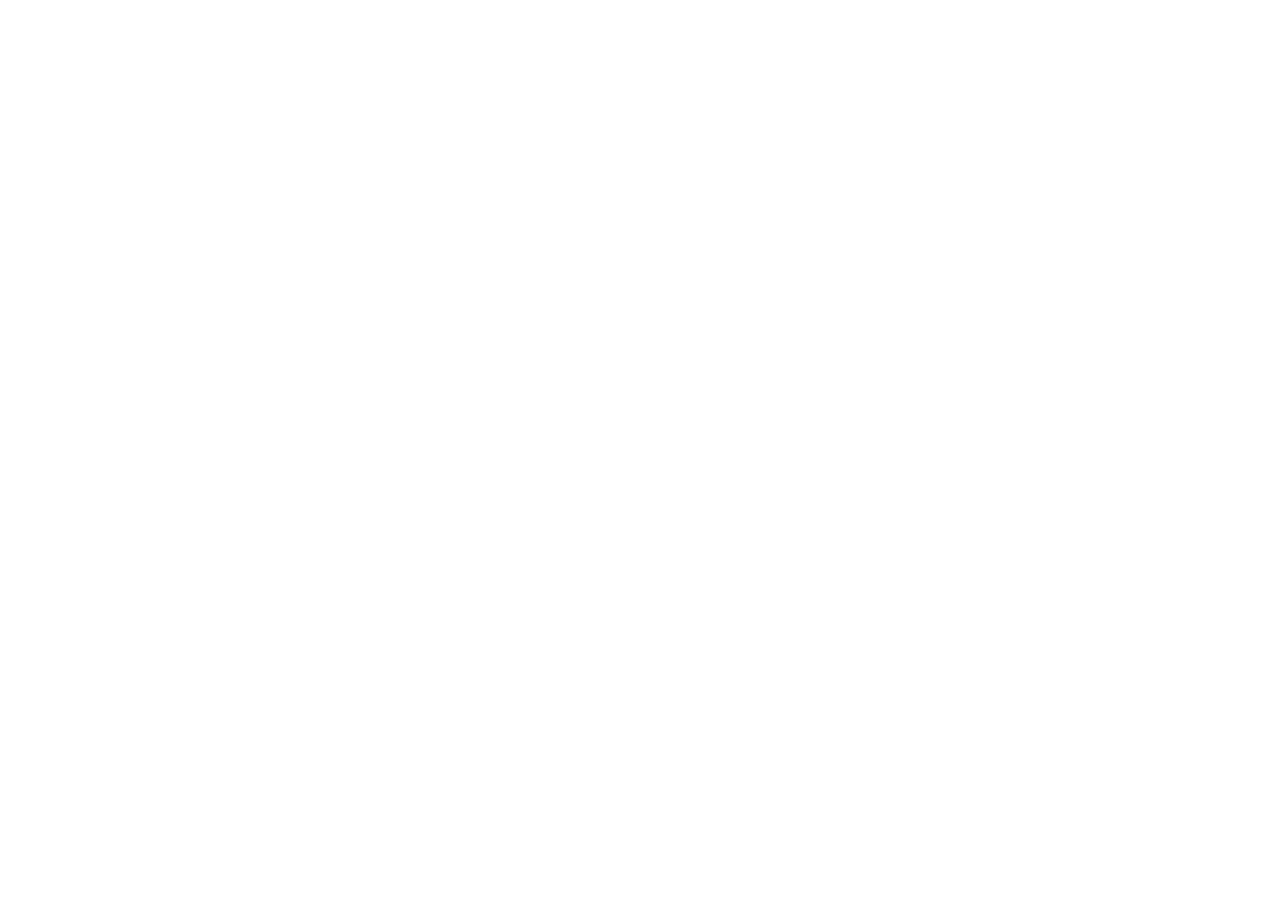
==== commit ab47f949: "feat: refactor site design and navigation - Update typography to include Merriweather, Playfair Disp" ====
--- a/index.html
+++ b/index.html
@@ -8,7 +8,7 @@
     <link rel="apple-touch-icon" href="/favicon.svg" />
     <link rel="preconnect" href="https://fonts.googleapis.com" />
     <link rel="preconnect" href="https://fonts.gstatic.com" crossorigin />
-    <link href="https://fonts.googleapis.com/css2?family=Poppins:ital,wght@0,300;0,400;0,500;0,600;0,700;0,800;1,400;1,600&display=swap" rel="stylesheet" />
+    <link href="https://fonts.googleapis.com/css2?family=Merriweather:ital,wght@0,300;0,400;0,700;0,900;1,300;1,400;1,700;1,900&family=Playfair+Display:ital,wght@1,400;1,500;1,600;1,700&family=Cormorant+Garamond:ital,wght@1,500;1,600;1,700&display=swap" rel="stylesheet" />
     <title>Vida Plena Internacional</title>
     <meta name="description" content="Sitio oficial de la Iglesia Cristiana Vida Plena Internacional. Una comunidad de fe para vencer el temor, con horarios, devocionales interactivos y contacto." />
     <meta name="google-site-verification" content="A4P9UCrudPlNrwbcQj7qAHcYKDgXzTIrBhOuM96WZ04" />
@@ -32,10 +32,9 @@
       }
     }
     </script>
-    <script type="module" crossorigin src="/assets/index-CfOipOuk.js"></script>
-    <link rel="stylesheet" crossorigin href="/assets/index-CiN2M5n2.css">
   </head>
   <body>
     <div id="root"></div>
+    <script type="module" src="/src/main.tsx"></script>
   </body>
 </html>
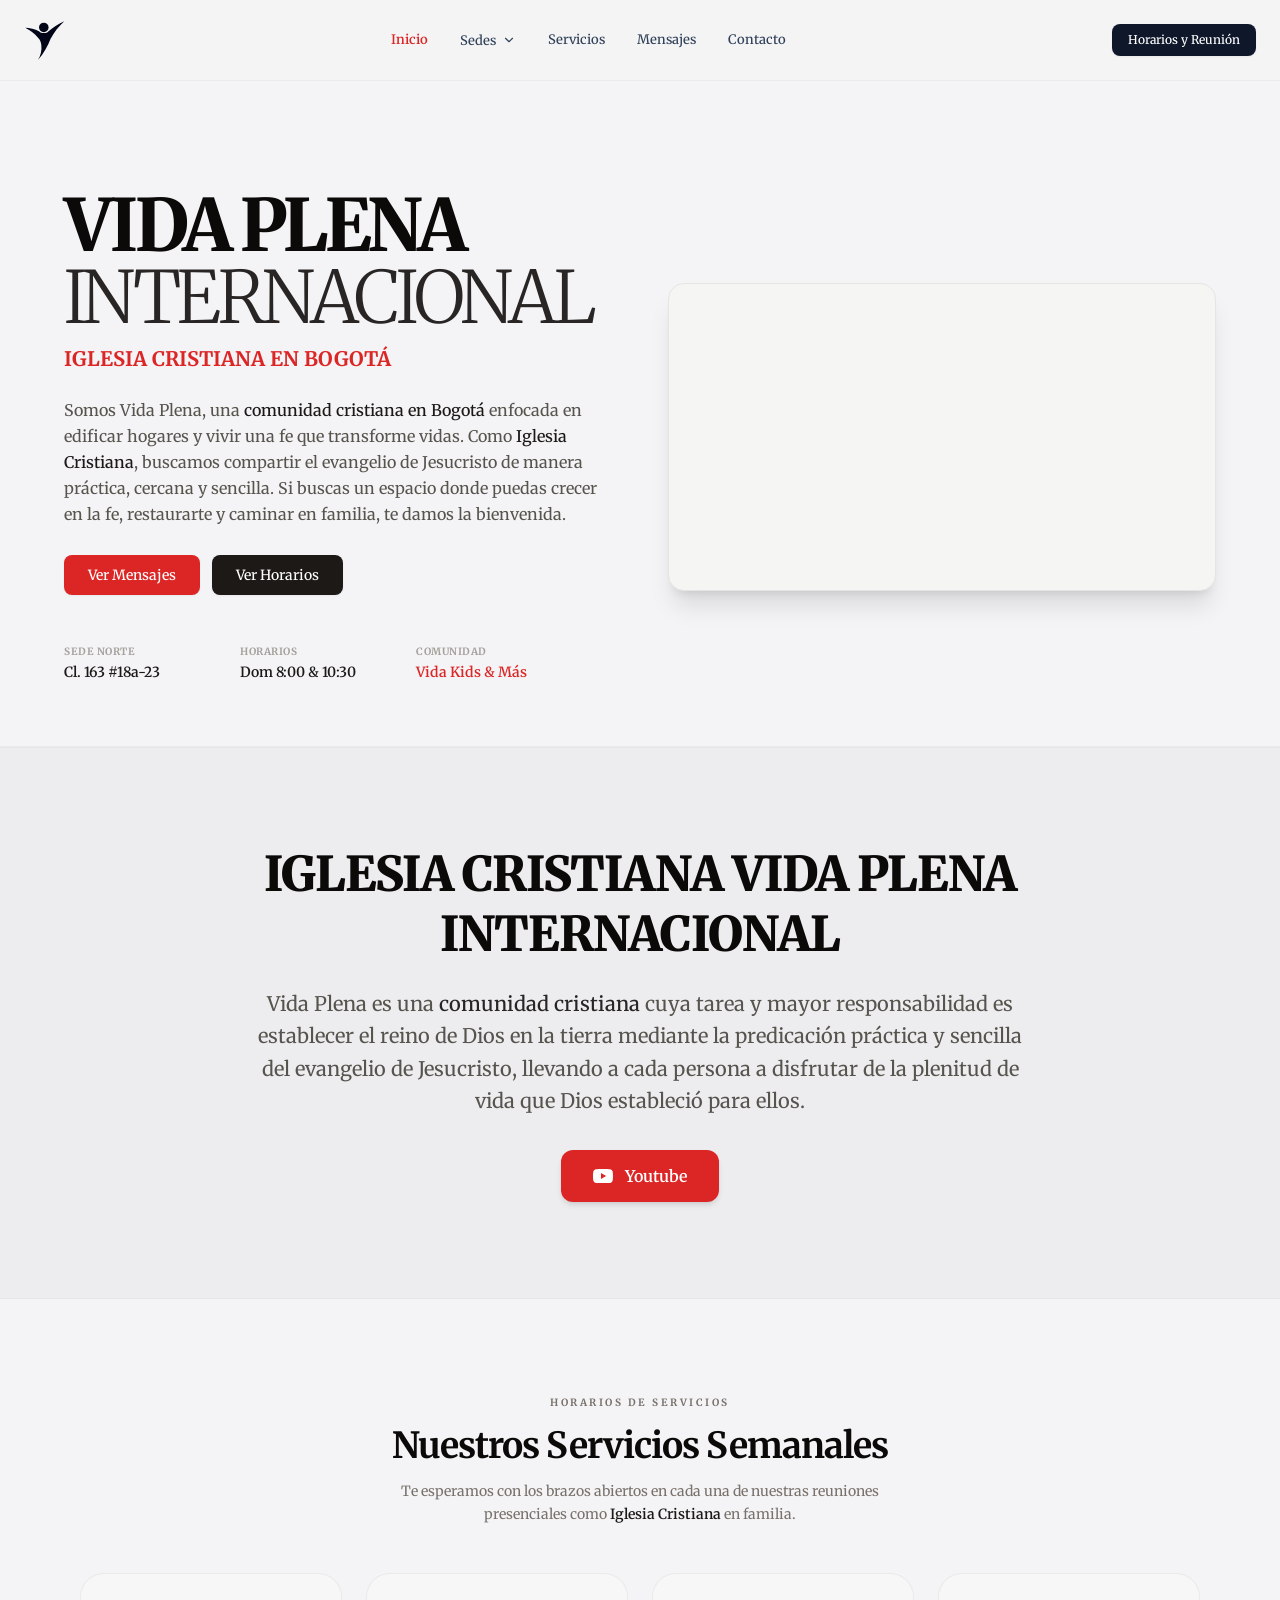
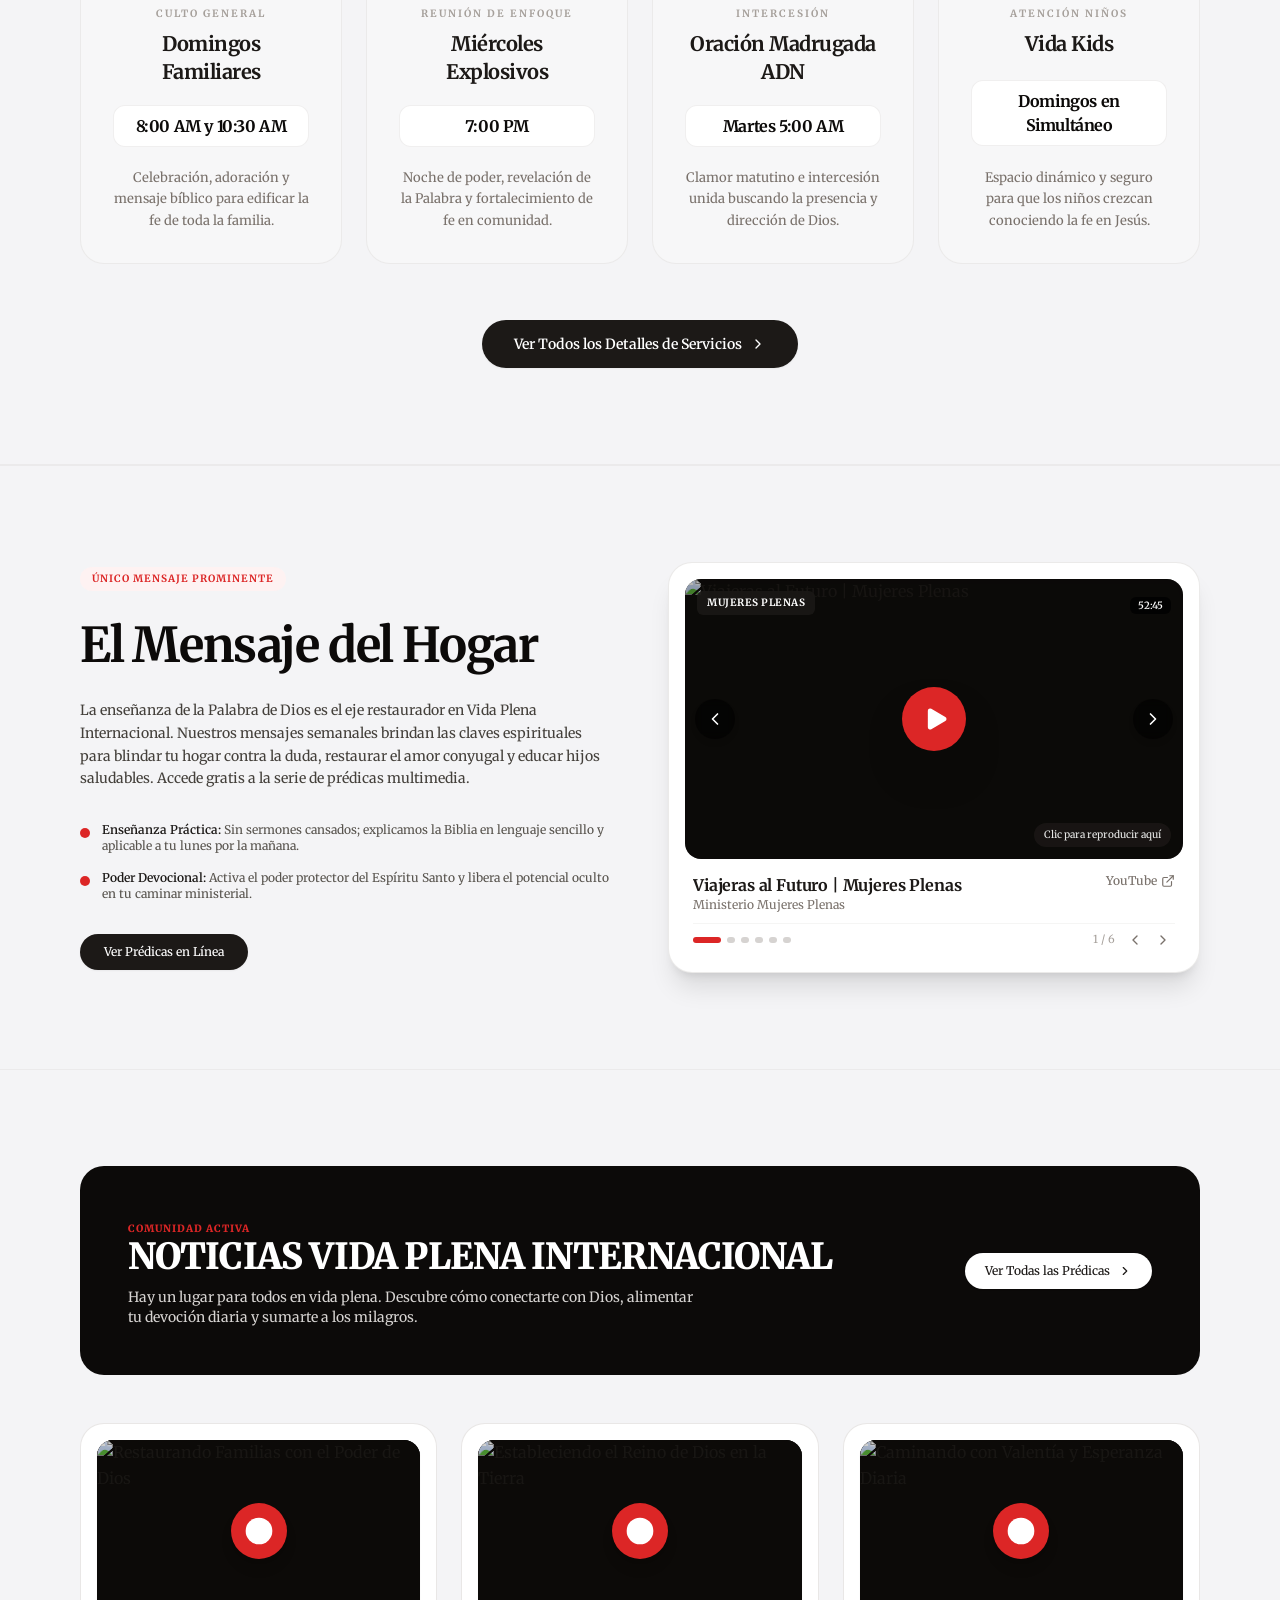
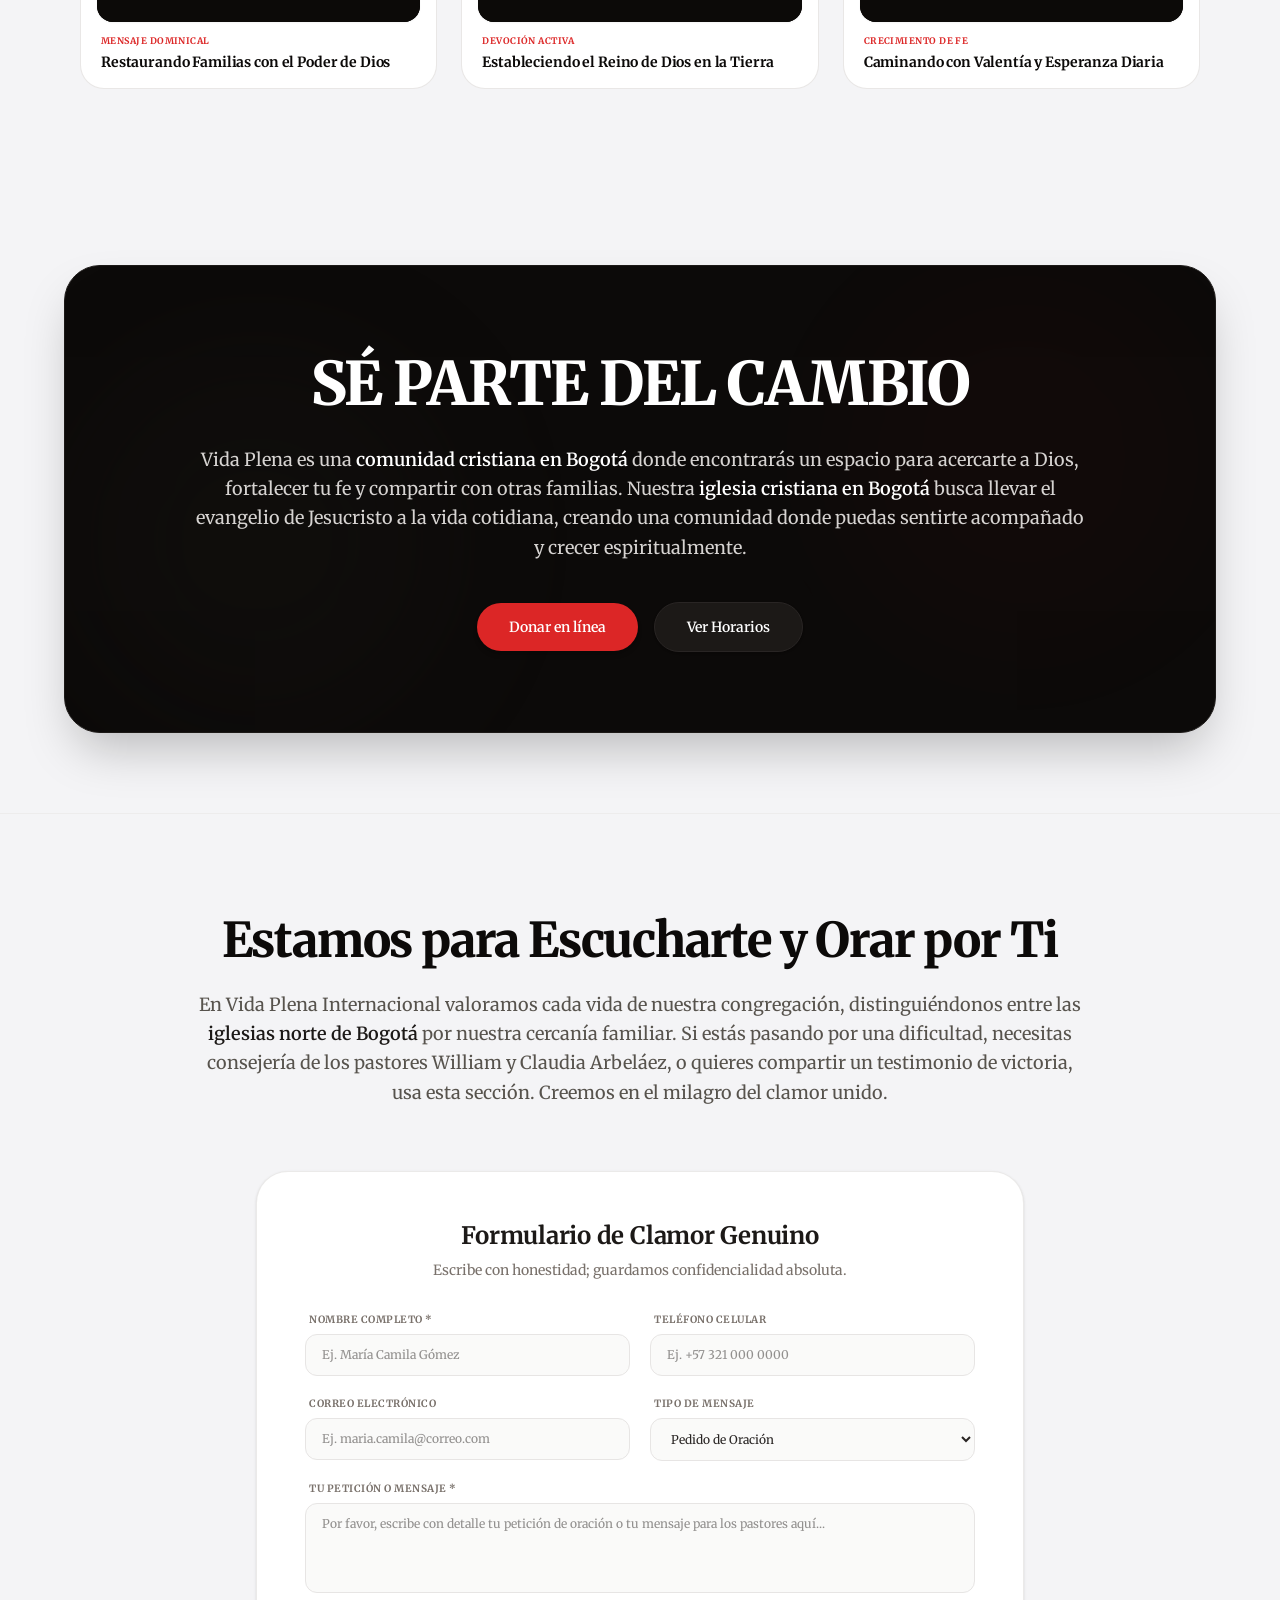
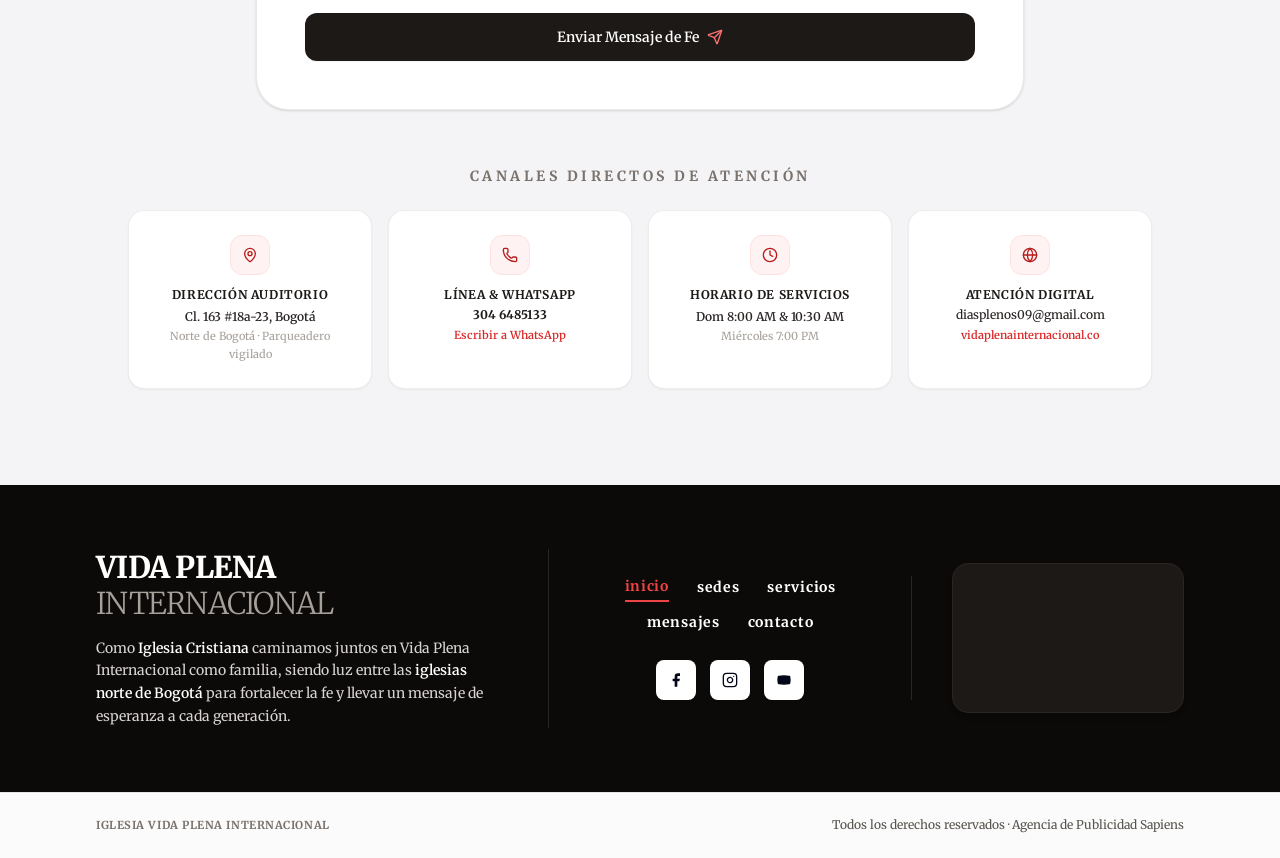
==== commit f2f49a3d: "deploy: ab47f949ed044b5df046a747888da3ec6dccecc5" ====
--- a/index.html
+++ b/index.html
@@ -32,9 +32,10 @@
       }
     }
     </script>
+    <script type="module" crossorigin src="/assets/index-tgde6wA-.js"></script>
+    <link rel="stylesheet" crossorigin href="/assets/index-CbpcwX4F.css">
   </head>
   <body>
     <div id="root"></div>
-    <script type="module" src="/src/main.tsx"></script>
   </body>
 </html>
--- a/assets/index-CbpcwX4F.css
+++ b/assets/index-CbpcwX4F.css
@@ -0,0 +1 @@
+@import"https://fonts.googleapis.com/css2?family=Merriweather:ital,wght@0,300;0,400;0,700;0,900;1,300;1,400;1,700;1,900&display=swap";/*! tailwindcss v4.3.3 | MIT License | https://tailwindcss.com */@layer properties{@supports (((-webkit-hyphens:none)) and (not (margin-trim:inline))) or ((-moz-orient:inline) and (not (color:rgb(from red r g b)))){*,:before,:after,::backdrop{--tw-translate-x:0;--tw-translate-y:0;--tw-translate-z:0;--tw-rotate-x:initial;--tw-rotate-y:initial;--tw-rotate-z:initial;--tw-skew-x:initial;--tw-skew-y:initial;--tw-space-y-reverse:0;--tw-divide-y-reverse:0;--tw-border-style:solid;--tw-gradient-position:initial;--tw-gradient-from:#0000;--tw-gradient-via:#0000;--tw-gradient-to:#0000;--tw-gradient-stops:initial;--tw-gradient-via-stops:initial;--tw-gradient-from-position:0%;--tw-gradient-via-position:50%;--tw-gradient-to-position:100%;--tw-leading:initial;--tw-font-weight:initial;--tw-tracking:initial;--tw-shadow:0 0 #0000;--tw-shadow-color:initial;--tw-shadow-alpha:100%;--tw-inset-shadow:0 0 #0000;--tw-inset-shadow-color:initial;--tw-inset-shadow-alpha:100%;--tw-ring-color:initial;--tw-ring-shadow:0 0 #0000;--tw-inset-ring-color:initial;--tw-inset-ring-shadow:0 0 #0000;--tw-ring-inset:initial;--tw-ring-offset-width:0px;--tw-ring-offset-color:#fff;--tw-ring-offset-shadow:0 0 #0000;--tw-blur:initial;--tw-brightness:initial;--tw-contrast:initial;--tw-grayscale:initial;--tw-hue-rotate:initial;--tw-invert:initial;--tw-opacity:initial;--tw-saturate:initial;--tw-sepia:initial;--tw-drop-shadow:initial;--tw-drop-shadow-color:initial;--tw-drop-shadow-alpha:100%;--tw-drop-shadow-size:initial;--tw-backdrop-blur:initial;--tw-backdrop-brightness:initial;--tw-backdrop-contrast:initial;--tw-backdrop-grayscale:initial;--tw-backdrop-hue-rotate:initial;--tw-backdrop-invert:initial;--tw-backdrop-opacity:initial;--tw-backdrop-saturate:initial;--tw-backdrop-sepia:initial;--tw-duration:initial;--tw-ease:initial;--tw-scale-x:1;--tw-scale-y:1;--tw-scale-z:1;--tw-divide-x-reverse:0}}}@layer theme{:root,:host{--font-sans:"Merriweather", Georgia, serif;--font-mono:ui-monospace, SFMono-Regular, Menlo, Monaco, Consolas, "Liberation Mono", "Courier New", monospace;--color-red-50:#fef2f2;--color-red-100:#fee2e2;--color-red-200:#fecaca;--color-red-400:#f87171;--color-red-500:#ef4444;--color-red-600:#dc2626;--color-red-700:#b91c1c;--color-red-800:#991b1b;--color-red-900:#7f1d1d;--color-amber-600:oklch(66.6% .179 58.318);--color-yellow-500:oklch(79.5% .184 86.047);--color-green-500:oklch(72.3% .219 149.579);--color-emerald-50:oklch(97.9% .021 166.113);--color-emerald-200:oklch(90.5% .093 164.15);--color-emerald-500:oklch(69.6% .17 162.48);--color-emerald-600:oklch(59.6% .145 163.225);--color-emerald-700:oklch(50.8% .118 165.612);--color-emerald-900:oklch(37.8% .077 168.94);--color-blue-50:oklch(97% .014 254.604);--color-blue-200:oklch(88.2% .059 254.128);--color-blue-600:oklch(54.6% .245 262.881);--color-blue-900:oklch(37.9% .146 265.522);--color-rose-600:oklch(58.6% .253 17.585);--color-slate-50:oklch(98.4% .003 247.858);--color-slate-100:oklch(96.8% .007 247.896);--color-slate-200:oklch(92.9% .013 255.508);--color-slate-300:oklch(86.9% .022 252.894);--color-slate-400:oklch(70.4% .04 256.788);--color-slate-500:oklch(55.4% .046 257.417);--color-slate-600:oklch(44.6% .043 257.281);--color-slate-700:oklch(37.2% .044 257.287);--color-slate-800:oklch(27.9% .041 260.031);--color-slate-900:oklch(20.8% .042 265.755);--color-slate-950:oklch(12.9% .042 264.695);--color-stone-50:oklch(98.5% .001 106.423);--color-stone-100:oklch(97% .001 106.424);--color-stone-200:oklch(92.3% .003 48.717);--color-stone-300:oklch(86.9% .005 56.366);--color-stone-400:oklch(70.9% .01 56.259);--color-stone-500:oklch(55.3% .013 58.071);--color-stone-600:oklch(44.4% .011 73.639);--color-stone-700:oklch(37.4% .01 67.558);--color-stone-800:oklch(26.8% .007 34.298);--color-stone-900:oklch(21.6% .006 56.043);--color-stone-950:oklch(14.7% .004 49.25);--color-black:#000;--color-white:#fff;--spacing:.25rem;--container-xs:20rem;--container-md:28rem;--container-lg:32rem;--container-xl:36rem;--container-2xl:42rem;--container-3xl:48rem;--container-4xl:56rem;--container-5xl:64rem;--container-6xl:72rem;--container-7xl:80rem;--text-xs:.75rem;--text-xs--line-height:calc(1 / .75);--text-sm:.875rem;--text-sm--line-height:calc(1.25 / .875);--text-base:1rem;--text-base--line-height: 1.5 ;--text-lg:1.125rem;--text-lg--line-height:calc(1.75 / 1.125);--text-xl:1.25rem;--text-xl--line-height:calc(1.75 / 1.25);--text-2xl:1.5rem;--text-2xl--line-height:calc(2 / 1.5);--text-3xl:1.875rem;--text-3xl--line-height: 1.2 ;--text-4xl:2.25rem;--text-4xl--line-height:calc(2.5 / 2.25);--text-5xl:3rem;--text-5xl--line-height:1;--text-6xl:3.75rem;--text-6xl--line-height:1;--text-7xl:4.5rem;--text-7xl--line-height:1;--font-weight-light:300;--font-weight-normal:400;--font-weight-medium:500;--font-weight-semibold:600;--font-weight-bold:700;--font-weight-extrabold:800;--font-weight-black:900;--tracking-tighter:-.05em;--tracking-tight:-.025em;--tracking-normal:0em;--tracking-wide:.025em;--tracking-wider:.05em;--tracking-widest:.1em;--leading-tight:1.25;--leading-snug:1.375;--leading-relaxed:1.625;--radius-md:.375rem;--radius-lg:.5rem;--radius-xl:.75rem;--radius-2xl:1rem;--radius-3xl:1.5rem;--ease-in-out:cubic-bezier(.4, 0, .2, 1);--animate-spin:spin 1s linear infinite;--blur-xs:4px;--blur-md:12px;--blur-3xl:64px;--aspect-video:16 / 9;--default-transition-duration:.15s;--default-transition-timing-function:cubic-bezier(.4, 0, .2, 1);--default-font-family:var(--font-sans);--default-mono-font-family:var(--font-mono);--font-display:"Merriweather", Georgia, serif}}@layer base{*,:after,:before,::backdrop{box-sizing:border-box;border:0 solid;margin:0;padding:0}::file-selector-button{box-sizing:border-box;border:0 solid;margin:0;padding:0}html,:host{-webkit-text-size-adjust:100%;-moz-tab-size:4;tab-size:4;line-height:1.5;font-family:var(--default-font-family,-apple-system, BlinkMacSystemFont, "Segoe UI", Roboto, "Helvetica Neue", "Noto Sans", Arial, sans-serif, "Apple Color Emoji", "Segoe UI Emoji", "Segoe UI Symbol", "Noto Color Emoji");font-feature-settings:var(--default-font-feature-settings,normal);font-variation-settings:var(--default-font-variation-settings,normal);-webkit-tap-highlight-color:transparent}hr{height:0;color:inherit;border-top-width:1px}abbr:where([title]){-webkit-text-decoration:underline dotted;text-decoration:underline dotted}h1,h2,h3,h4,h5,h6{font-size:inherit;font-weight:inherit}a{color:inherit;-webkit-text-decoration:inherit;text-decoration:inherit}b,strong{font-weight:bolder}code,kbd,samp,pre{font-family:var(--default-mono-font-family,ui-monospace, SFMono-Regular, Menlo, Monaco, Consolas, "Liberation Mono", "Courier New", monospace);font-feature-settings:var(--default-mono-font-feature-settings,normal);font-variation-settings:var(--default-mono-font-variation-settings,normal);font-size:1em}small{font-size:80%}sub,sup{vertical-align:baseline;font-size:75%;line-height:0;position:relative}sub{bottom:-.25em}sup{top:-.5em}table{text-indent:0;border-color:inherit;border-collapse:collapse}:-moz-focusring:where(:not(iframe)){outline:auto}progress{vertical-align:baseline}summary{display:list-item}ol,ul,menu{list-style:none}img,svg,video,canvas,audio,iframe,embed,object{vertical-align:middle;display:block}img,video{max-width:100%;height:auto}button,input,select,optgroup,textarea{font:inherit;font-feature-settings:inherit;font-variation-settings:inherit;letter-spacing:inherit;color:inherit;opacity:1;background-color:#0000;border-radius:0}::file-selector-button{font:inherit;font-feature-settings:inherit;font-variation-settings:inherit;letter-spacing:inherit;color:inherit;opacity:1;background-color:#0000;border-radius:0}:where(select:is([multiple],[size])) optgroup{font-weight:bolder}:where(select:is([multiple],[size])) optgroup option{padding-inline-start:20px}::file-selector-button{margin-inline-end:4px}::placeholder{opacity:1}@supports (not ((-webkit-appearance:-apple-pay-button))) or (contain-intrinsic-size:1px){::placeholder{color:currentColor}@supports (color:color-mix(in lab,red,red)){::placeholder{color:color-mix(in oklab,currentcolor 50%,transparent)}}}textarea{resize:vertical}::-webkit-search-decoration{-webkit-appearance:none}::-webkit-date-and-time-value{min-height:1lh;text-align:inherit}::-webkit-datetime-edit{display:inline-flex}::-webkit-datetime-edit-fields-wrapper{padding:0}::-webkit-datetime-edit{padding-block:0}::-webkit-datetime-edit-year-field{padding-block:0}::-webkit-datetime-edit-month-field{padding-block:0}::-webkit-datetime-edit-day-field{padding-block:0}::-webkit-datetime-edit-hour-field{padding-block:0}::-webkit-datetime-edit-minute-field{padding-block:0}::-webkit-datetime-edit-second-field{padding-block:0}::-webkit-datetime-edit-millisecond-field{padding-block:0}::-webkit-datetime-edit-meridiem-field{padding-block:0}::-webkit-calendar-picker-indicator{line-height:1}:-moz-ui-invalid{box-shadow:none}button,input:where([type=button],[type=reset],[type=submit]){-webkit-appearance:button;-moz-appearance:button;appearance:button}::file-selector-button{-webkit-appearance:button;-moz-appearance:button;appearance:button}::-webkit-inner-spin-button{height:auto}::-webkit-outer-spin-button{height:auto}[hidden]:where(:not([hidden=until-found])){display:none!important}*,:before,:after{font-family:Merriweather,Georgia,serif!important}html{scroll-behavior:smooth;-webkit-font-smoothing:antialiased;-moz-osx-font-smoothing:grayscale;text-rendering:optimizelegibility;background-color:#f4f4f6;font-family:Merriweather,Georgia,serif}body{color:#1e293b;font-family:Merriweather,Georgia,serif;line-height:1.6;overflow-x:hidden;background-color:#f4f4f6!important}h1,h2,h3,h4,h5,h6{letter-spacing:-.01em;color:#0f172a;font-family:Merriweather,Georgia,serif!important}p,span,a,button,input,textarea,select{font-family:Merriweather,Georgia,serif!important}}@layer components;@layer utilities{.pointer-events-none{pointer-events:none}.absolute{position:absolute}.fixed{position:fixed}.relative{position:relative}.inset-0{top:0;right:0;bottom:0;left:0}.-top-3{top:calc(var(--spacing) * -3)}.top-0{top:0}.top-1\/2{top:50%}.top-2{top:calc(var(--spacing) * 2)}.top-3{top:calc(var(--spacing) * 3)}.top-4{top:calc(var(--spacing) * 4)}.top-\[60px\]{top:60px}.top-full{top:100%}.right-0{right:0}.right-2{right:calc(var(--spacing) * 2)}.right-2\.5{right:calc(var(--spacing) * 2.5)}.right-3{right:calc(var(--spacing) * 3)}.right-4{right:calc(var(--spacing) * 4)}.right-5{right:calc(var(--spacing) * 5)}.right-6{right:calc(var(--spacing) * 6)}.bottom-0{bottom:0}.bottom-2\.5{bottom:calc(var(--spacing) * 2.5)}.bottom-3{bottom:calc(var(--spacing) * 3)}.left-0{left:0}.left-2\.5{left:calc(var(--spacing) * 2.5)}.left-3{left:calc(var(--spacing) * 3)}.left-4{left:calc(var(--spacing) * 4)}.z-10{z-index:10}.z-40{z-index:40}.z-50{z-index:50}.container{width:100%}@media(min-width:40rem){.container{max-width:40rem}}@media(min-width:48rem){.container{max-width:48rem}}@media(min-width:64rem){.container{max-width:64rem}}@media(min-width:80rem){.container{max-width:80rem}}@media(min-width:96rem){.container{max-width:96rem}}.mx-auto{margin-inline:auto}.my-1{margin-block:var(--spacing)}.my-5{margin-block:calc(var(--spacing) * 5)}.mt-0\.5{margin-top:calc(var(--spacing) * .5)}.mt-1{margin-top:var(--spacing)}.mt-1\.5{margin-top:calc(var(--spacing) * 1.5)}.mt-2{margin-top:calc(var(--spacing) * 2)}.mt-3{margin-top:calc(var(--spacing) * 3)}.mt-4{margin-top:calc(var(--spacing) * 4)}.mt-5{margin-top:calc(var(--spacing) * 5)}.mt-12{margin-top:calc(var(--spacing) * 12)}.mt-14{margin-top:calc(var(--spacing) * 14)}.mt-16{margin-top:calc(var(--spacing) * 16)}.mt-auto{margin-top:auto}.mb-1{margin-bottom:var(--spacing)}.mb-1\.5{margin-bottom:calc(var(--spacing) * 1.5)}.mb-2{margin-bottom:calc(var(--spacing) * 2)}.mb-3{margin-bottom:calc(var(--spacing) * 3)}.mb-4{margin-bottom:calc(var(--spacing) * 4)}.mb-6{margin-bottom:calc(var(--spacing) * 6)}.mb-8{margin-bottom:calc(var(--spacing) * 8)}.mb-10{margin-bottom:calc(var(--spacing) * 10)}.mb-12{margin-bottom:calc(var(--spacing) * 12)}.mb-16{margin-bottom:calc(var(--spacing) * 16)}.mb-20{margin-bottom:calc(var(--spacing) * 20)}.ml-1{margin-left:var(--spacing)}.ml-3{margin-left:calc(var(--spacing) * 3)}.ml-4{margin-left:calc(var(--spacing) * 4)}.block{display:block}.contents{display:contents}.flex{display:flex}.grid{display:grid}.hidden{display:none}.inline-block{display:inline-block}.inline-flex{display:inline-flex}.aspect-video{aspect-ratio:var(--aspect-video)}.h-1{height:var(--spacing)}.h-1\.5{height:calc(var(--spacing) * 1.5)}.h-2\.5{height:calc(var(--spacing) * 2.5)}.h-3{height:calc(var(--spacing) * 3)}.h-3\.5{height:calc(var(--spacing) * 3.5)}.h-4{height:calc(var(--spacing) * 4)}.h-5{height:calc(var(--spacing) * 5)}.h-6{height:calc(var(--spacing) * 6)}.h-7{height:calc(var(--spacing) * 7)}.h-8{height:calc(var(--spacing) * 8)}.h-9{height:calc(var(--spacing) * 9)}.h-10{height:calc(var(--spacing) * 10)}.h-12{height:calc(var(--spacing) * 12)}.h-14{height:calc(var(--spacing) * 14)}.h-24{height:calc(var(--spacing) * 24)}.h-96{height:calc(var(--spacing) * 96)}.h-\[140px\]{height:140px}.h-full{height:100%}.min-h-screen{min-height:100vh}.w-1{width:var(--spacing)}.w-2{width:calc(var(--spacing) * 2)}.w-2\.5{width:calc(var(--spacing) * 2.5)}.w-3{width:calc(var(--spacing) * 3)}.w-3\.5{width:calc(var(--spacing) * 3.5)}.w-4{width:calc(var(--spacing) * 4)}.w-5{width:calc(var(--spacing) * 5)}.w-6{width:calc(var(--spacing) * 6)}.w-7{width:calc(var(--spacing) * 7)}.w-8{width:calc(var(--spacing) * 8)}.w-9{width:calc(var(--spacing) * 9)}.w-10{width:calc(var(--spacing) * 10)}.w-12{width:calc(var(--spacing) * 12)}.w-14{width:calc(var(--spacing) * 14)}.w-24{width:calc(var(--spacing) * 24)}.w-64{width:calc(var(--spacing) * 64)}.w-96{width:calc(var(--spacing) * 96)}.w-auto{width:auto}.w-full{width:100%}.max-w-2xl{max-width:var(--container-2xl)}.max-w-3xl{max-width:var(--container-3xl)}.max-w-4xl{max-width:var(--container-4xl)}.max-w-5xl{max-width:var(--container-5xl)}.max-w-6xl{max-width:var(--container-6xl)}.max-w-7xl{max-width:var(--container-7xl)}.max-w-\[300px\]{max-width:300px}.max-w-\[1536px\]{max-width:1536px}.max-w-full{max-width:100%}.max-w-lg{max-width:var(--container-lg)}.max-w-md{max-width:var(--container-md)}.max-w-xl{max-width:var(--container-xl)}.max-w-xs{max-width:var(--container-xs)}.min-w-0{min-width:0}.flex-1{flex:1}.shrink-0{flex-shrink:0}.flex-grow{flex-grow:1}.-translate-y-1\/2{--tw-translate-y: -50% ;translate:var(--tw-translate-x) var(--tw-translate-y)}.rotate-180{rotate:180deg}.transform{transform:var(--tw-rotate-x,) var(--tw-rotate-y,) var(--tw-rotate-z,) var(--tw-skew-x,) var(--tw-skew-y,)}.animate-spin{animation:var(--animate-spin)}.cursor-default{cursor:default}.cursor-pointer{cursor:pointer}.resize-none{resize:none}.grid-cols-1{grid-template-columns:repeat(1,minmax(0,1fr))}.grid-cols-2{grid-template-columns:repeat(2,minmax(0,1fr))}.grid-cols-3{grid-template-columns:repeat(3,minmax(0,1fr))}.flex-col{flex-direction:column}.flex-wrap{flex-wrap:wrap}.items-center{align-items:center}.items-start{align-items:flex-start}.items-stretch{align-items:stretch}.justify-between{justify-content:space-between}.justify-center{justify-content:center}.justify-end{justify-content:flex-end}.gap-0\.5{gap:calc(var(--spacing) * .5)}.gap-1{gap:var(--spacing)}.gap-1\.5{gap:calc(var(--spacing) * 1.5)}.gap-2{gap:calc(var(--spacing) * 2)}.gap-2\.5{gap:calc(var(--spacing) * 2.5)}.gap-3{gap:calc(var(--spacing) * 3)}.gap-3\.5{gap:calc(var(--spacing) * 3.5)}.gap-4{gap:calc(var(--spacing) * 4)}.gap-5{gap:calc(var(--spacing) * 5)}.gap-6{gap:calc(var(--spacing) * 6)}.gap-7{gap:calc(var(--spacing) * 7)}.gap-8{gap:calc(var(--spacing) * 8)}.gap-10{gap:calc(var(--spacing) * 10)}.gap-12{gap:calc(var(--spacing) * 12)}:where(.space-y-0\.5>:not(:last-child)){--tw-space-y-reverse:0;margin-block-start:calc(calc(var(--spacing) * .5) * var(--tw-space-y-reverse));margin-block-end:calc(calc(var(--spacing) * .5) * calc(1 - var(--tw-space-y-reverse)))}:where(.space-y-1\.5>:not(:last-child)){--tw-space-y-reverse:0;margin-block-start:calc(calc(var(--spacing) * 1.5) * var(--tw-space-y-reverse));margin-block-end:calc(calc(var(--spacing) * 1.5) * calc(1 - var(--tw-space-y-reverse)))}:where(.space-y-2>:not(:last-child)){--tw-space-y-reverse:0;margin-block-start:calc(calc(var(--spacing) * 2) * var(--tw-space-y-reverse));margin-block-end:calc(calc(var(--spacing) * 2) * calc(1 - var(--tw-space-y-reverse)))}:where(.space-y-3>:not(:last-child)){--tw-space-y-reverse:0;margin-block-start:calc(calc(var(--spacing) * 3) * var(--tw-space-y-reverse));margin-block-end:calc(calc(var(--spacing) * 3) * calc(1 - var(--tw-space-y-reverse)))}:where(.space-y-4>:not(:last-child)){--tw-space-y-reverse:0;margin-block-start:calc(calc(var(--spacing) * 4) * var(--tw-space-y-reverse));margin-block-end:calc(calc(var(--spacing) * 4) * calc(1 - var(--tw-space-y-reverse)))}:where(.space-y-5>:not(:last-child)){--tw-space-y-reverse:0;margin-block-start:calc(calc(var(--spacing) * 5) * var(--tw-space-y-reverse));margin-block-end:calc(calc(var(--spacing) * 5) * calc(1 - var(--tw-space-y-reverse)))}:where(.space-y-6>:not(:last-child)){--tw-space-y-reverse:0;margin-block-start:calc(calc(var(--spacing) * 6) * var(--tw-space-y-reverse));margin-block-end:calc(calc(var(--spacing) * 6) * calc(1 - var(--tw-space-y-reverse)))}:where(.space-y-12>:not(:last-child)){--tw-space-y-reverse:0;margin-block-start:calc(calc(var(--spacing) * 12) * var(--tw-space-y-reverse));margin-block-end:calc(calc(var(--spacing) * 12) * calc(1 - var(--tw-space-y-reverse)))}.gap-x-6{column-gap:calc(var(--spacing) * 6)}.gap-y-2\.5{row-gap:calc(var(--spacing) * 2.5)}:where(.divide-y>:not(:last-child)){--tw-divide-y-reverse:0;border-bottom-style:var(--tw-border-style);border-top-style:var(--tw-border-style);border-top-width:calc(1px * var(--tw-divide-y-reverse));border-bottom-width:calc(1px * calc(1 - var(--tw-divide-y-reverse)))}:where(.divide-stone-800>:not(:last-child)){border-color:var(--color-stone-800)}.truncate{text-overflow:ellipsis;white-space:nowrap;overflow:hidden}.overflow-hidden{overflow:hidden}.rounded-2xl{border-radius:var(--radius-2xl)}.rounded-3xl{border-radius:var(--radius-3xl)}.rounded-\[24px\]{border-radius:24px}.rounded-\[28px\]{border-radius:28px}.rounded-\[32px\]{border-radius:32px}.rounded-full{border-radius:3.40282e38px}.rounded-lg{border-radius:var(--radius-lg)}.rounded-md{border-radius:var(--radius-md)}.rounded-xl{border-radius:var(--radius-xl)}.border{border-style:var(--tw-border-style);border-width:1px}.border-0{border-style:var(--tw-border-style);border-width:0}.border-2{border-style:var(--tw-border-style);border-width:2px}.border-4{border-style:var(--tw-border-style);border-width:4px}.border-t{border-top-style:var(--tw-border-style);border-top-width:1px}.border-b{border-bottom-style:var(--tw-border-style);border-bottom-width:1px}.border-b-2{border-bottom-style:var(--tw-border-style);border-bottom-width:2px}.border-l-2{border-left-style:var(--tw-border-style);border-left-width:2px}.border-l-4{border-left-style:var(--tw-border-style);border-left-width:4px}.border-\[\#dc2626\]{border-color:#dc2626}.border-blue-200\/80{border-color:#bedbffcc}@supports (color:color-mix(in lab,red,red)){.border-blue-200\/80{border-color:color-mix(in oklab,var(--color-blue-200) 80%,transparent)}}.border-emerald-200{border-color:var(--color-emerald-200)}.border-red-100{border-color:var(--color-red-100)}.border-red-200{border-color:var(--color-red-200)}.border-red-500{border-color:var(--color-red-500)}.border-red-600{border-color:var(--color-red-600)}.border-red-600\/30{border-color:#dc26264d}@supports (color:color-mix(in lab,red,red)){.border-red-600\/30{border-color:color-mix(in oklab,var(--color-red-600) 30%,transparent)}}.border-slate-100{border-color:var(--color-slate-100)}.border-slate-200{border-color:var(--color-slate-200)}.border-slate-200\/80{border-color:#e2e8f0cc}@supports (color:color-mix(in lab,red,red)){.border-slate-200\/80{border-color:color-mix(in oklab,var(--color-slate-200) 80%,transparent)}}.border-slate-200\/90{border-color:#e2e8f0e6}@supports (color:color-mix(in lab,red,red)){.border-slate-200\/90{border-color:color-mix(in oklab,var(--color-slate-200) 90%,transparent)}}.border-slate-700{border-color:var(--color-slate-700)}.border-slate-800{border-color:var(--color-slate-800)}.border-slate-900{border-color:var(--color-slate-900)}.border-stone-50{border-color:var(--color-stone-50)}.border-stone-100{border-color:var(--color-stone-100)}.border-stone-200{border-color:var(--color-stone-200)}.border-stone-200\/50{border-color:#e7e5e480}@supports (color:color-mix(in lab,red,red)){.border-stone-200\/50{border-color:color-mix(in oklab,var(--color-stone-200) 50%,transparent)}}.border-stone-200\/60{border-color:#e7e5e499}@supports (color:color-mix(in lab,red,red)){.border-stone-200\/60{border-color:color-mix(in oklab,var(--color-stone-200) 60%,transparent)}}.border-stone-200\/70{border-color:#e7e5e4b3}@supports (color:color-mix(in lab,red,red)){.border-stone-200\/70{border-color:color-mix(in oklab,var(--color-stone-200) 70%,transparent)}}.border-stone-200\/80{border-color:#e7e5e4cc}@supports (color:color-mix(in lab,red,red)){.border-stone-200\/80{border-color:color-mix(in oklab,var(--color-stone-200) 80%,transparent)}}.border-stone-200\/90{border-color:#e7e5e4e6}@supports (color:color-mix(in lab,red,red)){.border-stone-200\/90{border-color:color-mix(in oklab,var(--color-stone-200) 90%,transparent)}}.border-stone-300{border-color:var(--color-stone-300)}.border-stone-700{border-color:var(--color-stone-700)}.border-stone-800{border-color:var(--color-stone-800)}.border-stone-900{border-color:var(--color-stone-900)}.border-stone-950{border-color:var(--color-stone-950)}.bg-\[\#0c0a09\]{background-color:#0c0a09}.bg-\[\#1c1917\]{background-color:#1c1917}.bg-\[\#dc2626\]{background-color:#dc2626}.bg-\[\#dc2626\]\/10{background-color:#dc26261a}.bg-\[\#ededf0\]{background-color:#ededf0}.bg-\[\#f4f4f6\]{background-color:#f4f4f6}.bg-\[\#f4f4f6\]\/80{background-color:#f4f4f6cc}.bg-\[\#f4f4f6\]\/95{background-color:#f4f4f6f2}.bg-\[\#f7f7f8\]{background-color:#f7f7f8}.bg-\[\#fbfbfb\]{background-color:#fbfbfb}.bg-black{background-color:var(--color-black)}.bg-black\/60{background-color:#0009}@supports (color:color-mix(in lab,red,red)){.bg-black\/60{background-color:color-mix(in oklab,var(--color-black) 60%,transparent)}}.bg-black\/75{background-color:#000000bf}@supports (color:color-mix(in lab,red,red)){.bg-black\/75{background-color:color-mix(in oklab,var(--color-black) 75%,transparent)}}.bg-blue-50{background-color:var(--color-blue-50)}.bg-emerald-50{background-color:var(--color-emerald-50)}.bg-emerald-600{background-color:var(--color-emerald-600)}.bg-green-500{background-color:var(--color-green-500)}.bg-red-50{background-color:var(--color-red-50)}.bg-red-100{background-color:var(--color-red-100)}.bg-red-600{background-color:var(--color-red-600)}.bg-red-800\/60{background-color:#991b1b99}@supports (color:color-mix(in lab,red,red)){.bg-red-800\/60{background-color:color-mix(in oklab,var(--color-red-800) 60%,transparent)}}.bg-slate-50{background-color:var(--color-slate-50)}.bg-slate-50\/60{background-color:#f8fafc99}@supports (color:color-mix(in lab,red,red)){.bg-slate-50\/60{background-color:color-mix(in oklab,var(--color-slate-50) 60%,transparent)}}.bg-slate-50\/70{background-color:#f8fafcb3}@supports (color:color-mix(in lab,red,red)){.bg-slate-50\/70{background-color:color-mix(in oklab,var(--color-slate-50) 70%,transparent)}}.bg-slate-100{background-color:var(--color-slate-100)}.bg-slate-900{background-color:var(--color-slate-900)}.bg-slate-900\/80{background-color:#0f172bcc}@supports (color:color-mix(in lab,red,red)){.bg-slate-900\/80{background-color:color-mix(in oklab,var(--color-slate-900) 80%,transparent)}}.bg-slate-900\/95{background-color:#0f172bf2}@supports (color:color-mix(in lab,red,red)){.bg-slate-900\/95{background-color:color-mix(in oklab,var(--color-slate-900) 95%,transparent)}}.bg-slate-950{background-color:var(--color-slate-950)}.bg-slate-950\/20{background-color:#02061833}@supports (color:color-mix(in lab,red,red)){.bg-slate-950\/20{background-color:color-mix(in oklab,var(--color-slate-950) 20%,transparent)}}.bg-slate-950\/25{background-color:#02061840}@supports (color:color-mix(in lab,red,red)){.bg-slate-950\/25{background-color:color-mix(in oklab,var(--color-slate-950) 25%,transparent)}}.bg-stone-50{background-color:var(--color-stone-50)}.bg-stone-50\/60{background-color:#fafaf999}@supports (color:color-mix(in lab,red,red)){.bg-stone-50\/60{background-color:color-mix(in oklab,var(--color-stone-50) 60%,transparent)}}.bg-stone-100{background-color:var(--color-stone-100)}.bg-stone-300{background-color:var(--color-stone-300)}.bg-stone-800{background-color:var(--color-stone-800)}.bg-stone-900{background-color:var(--color-stone-900)}.bg-stone-900\/60{background-color:#1c191799}@supports (color:color-mix(in lab,red,red)){.bg-stone-900\/60{background-color:color-mix(in oklab,var(--color-stone-900) 60%,transparent)}}.bg-stone-900\/85{background-color:#1c1917d9}@supports (color:color-mix(in lab,red,red)){.bg-stone-900\/85{background-color:color-mix(in oklab,var(--color-stone-900) 85%,transparent)}}.bg-stone-900\/90{background-color:#1c1917e6}@supports (color:color-mix(in lab,red,red)){.bg-stone-900\/90{background-color:color-mix(in oklab,var(--color-stone-900) 90%,transparent)}}.bg-stone-950{background-color:var(--color-stone-950)}.bg-stone-950\/20{background-color:#0c0a0933}@supports (color:color-mix(in lab,red,red)){.bg-stone-950\/20{background-color:color-mix(in oklab,var(--color-stone-950) 20%,transparent)}}.bg-stone-950\/30{background-color:#0c0a094d}@supports (color:color-mix(in lab,red,red)){.bg-stone-950\/30{background-color:color-mix(in oklab,var(--color-stone-950) 30%,transparent)}}.bg-stone-950\/70{background-color:#0c0a09b3}@supports (color:color-mix(in lab,red,red)){.bg-stone-950\/70{background-color:color-mix(in oklab,var(--color-stone-950) 70%,transparent)}}.bg-transparent{background-color:#0000}.bg-white{background-color:var(--color-white)}.bg-white\/10{background-color:#ffffff1a}@supports (color:color-mix(in lab,red,red)){.bg-white\/10{background-color:color-mix(in oklab,var(--color-white) 10%,transparent)}}.bg-white\/90{background-color:#ffffffe6}@supports (color:color-mix(in lab,red,red)){.bg-white\/90{background-color:color-mix(in oklab,var(--color-white) 90%,transparent)}}.from-stone-900{--tw-gradient-from:var(--color-stone-900);--tw-gradient-stops:var(--tw-gradient-via-stops,var(--tw-gradient-position), var(--tw-gradient-from) var(--tw-gradient-from-position), var(--tw-gradient-to) var(--tw-gradient-to-position))}.to-stone-950{--tw-gradient-to:var(--color-stone-950);--tw-gradient-stops:var(--tw-gradient-via-stops,var(--tw-gradient-position), var(--tw-gradient-from) var(--tw-gradient-from-position), var(--tw-gradient-to) var(--tw-gradient-to-position))}.fill-current{fill:currentColor}.fill-red-500\/10{fill:#ef44441a}@supports (color:color-mix(in lab,red,red)){.fill-red-500\/10{fill:color-mix(in oklab,var(--color-red-500) 10%,transparent)}}.fill-red-600\/5{fill:#dc26260d}@supports (color:color-mix(in lab,red,red)){.fill-red-600\/5{fill:color-mix(in oklab,var(--color-red-600) 5%,transparent)}}.fill-red-600\/10{fill:#dc26261a}@supports (color:color-mix(in lab,red,red)){.fill-red-600\/10{fill:color-mix(in oklab,var(--color-red-600) 10%,transparent)}}.fill-white{fill:var(--color-white)}.stroke-none{stroke:none}.object-cover{object-fit:cover}.p-1{padding:var(--spacing)}.p-1\.5{padding:calc(var(--spacing) * 1.5)}.p-2{padding:calc(var(--spacing) * 2)}.p-2\.5{padding:calc(var(--spacing) * 2.5)}.p-3{padding:calc(var(--spacing) * 3)}.p-4{padding:calc(var(--spacing) * 4)}.p-5{padding:calc(var(--spacing) * 5)}.p-6{padding:calc(var(--spacing) * 6)}.p-7{padding:calc(var(--spacing) * 7)}.p-8{padding:calc(var(--spacing) * 8)}.px-1{padding-inline:var(--spacing)}.px-2{padding-inline:calc(var(--spacing) * 2)}.px-2\.5{padding-inline:calc(var(--spacing) * 2.5)}.px-3{padding-inline:calc(var(--spacing) * 3)}.px-3\.5{padding-inline:calc(var(--spacing) * 3.5)}.px-4{padding-inline:calc(var(--spacing) * 4)}.px-5{padding-inline:calc(var(--spacing) * 5)}.px-6{padding-inline:calc(var(--spacing) * 6)}.px-8{padding-inline:calc(var(--spacing) * 8)}.py-0\.5{padding-block:calc(var(--spacing) * .5)}.py-1{padding-block:var(--spacing)}.py-1\.5{padding-block:calc(var(--spacing) * 1.5)}.py-2{padding-block:calc(var(--spacing) * 2)}.py-2\.5{padding-block:calc(var(--spacing) * 2.5)}.py-3{padding-block:calc(var(--spacing) * 3)}.py-3\.5{padding-block:calc(var(--spacing) * 3.5)}.py-4{padding-block:calc(var(--spacing) * 4)}.py-6{padding-block:calc(var(--spacing) * 6)}.py-8{padding-block:calc(var(--spacing) * 8)}.py-12{padding-block:calc(var(--spacing) * 12)}.py-14{padding-block:calc(var(--spacing) * 14)}.py-16{padding-block:calc(var(--spacing) * 16)}.py-20{padding-block:calc(var(--spacing) * 20)}.py-24{padding-block:calc(var(--spacing) * 24)}.pt-1{padding-top:var(--spacing)}.pt-2{padding-top:calc(var(--spacing) * 2)}.pt-3{padding-top:calc(var(--spacing) * 3)}.pt-3\.5{padding-top:calc(var(--spacing) * 3.5)}.pt-4{padding-top:calc(var(--spacing) * 4)}.pt-6{padding-top:calc(var(--spacing) * 6)}.pt-8{padding-top:calc(var(--spacing) * 8)}.pt-20{padding-top:calc(var(--spacing) * 20)}.pt-24{padding-top:calc(var(--spacing) * 24)}.pr-2{padding-right:calc(var(--spacing) * 2)}.pr-4{padding-right:calc(var(--spacing) * 4)}.pb-1{padding-bottom:var(--spacing)}.pb-3{padding-bottom:calc(var(--spacing) * 3)}.pb-8{padding-bottom:calc(var(--spacing) * 8)}.pb-16{padding-bottom:calc(var(--spacing) * 16)}.pl-4{padding-left:calc(var(--spacing) * 4)}.pl-10{padding-left:calc(var(--spacing) * 10)}.text-center{text-align:center}.text-left{text-align:left}.font-display{font-family:var(--font-display)}.font-mono{font-family:var(--font-mono)}.font-sans{font-family:var(--font-sans)}.text-2xl{font-size:var(--text-2xl);line-height:var(--tw-leading,var(--text-2xl--line-height))}.text-3xl{font-size:var(--text-3xl);line-height:var(--tw-leading,var(--text-3xl--line-height))}.text-4xl{font-size:var(--text-4xl);line-height:var(--tw-leading,var(--text-4xl--line-height))}.text-base{font-size:var(--text-base);line-height:var(--tw-leading,var(--text-base--line-height))}.text-lg{font-size:var(--text-lg);line-height:var(--tw-leading,var(--text-lg--line-height))}.text-sm{font-size:var(--text-sm);line-height:var(--tw-leading,var(--text-sm--line-height))}.text-xl{font-size:var(--text-xl);line-height:var(--tw-leading,var(--text-xl--line-height))}.text-xs{font-size:var(--text-xs);line-height:var(--tw-leading,var(--text-xs--line-height))}.text-\[9px\]{font-size:9px}.text-\[10px\]{font-size:10px}.text-\[11px\]{font-size:11px}.leading-\[0\.95\]{--tw-leading:.95;line-height:.95}.leading-none{--tw-leading:1;line-height:1}.leading-relaxed{--tw-leading:var(--leading-relaxed);line-height:var(--leading-relaxed)}.leading-snug{--tw-leading:var(--leading-snug);line-height:var(--leading-snug)}.leading-tight{--tw-leading:var(--leading-tight);line-height:var(--leading-tight)}.font-black{--tw-font-weight:var(--font-weight-black);font-weight:var(--font-weight-black)}.font-bold{--tw-font-weight:var(--font-weight-bold);font-weight:var(--font-weight-bold)}.font-extrabold{--tw-font-weight:var(--font-weight-extrabold);font-weight:var(--font-weight-extrabold)}.font-light{--tw-font-weight:var(--font-weight-light);font-weight:var(--font-weight-light)}.font-medium{--tw-font-weight:var(--font-weight-medium);font-weight:var(--font-weight-medium)}.font-normal{--tw-font-weight:var(--font-weight-normal);font-weight:var(--font-weight-normal)}.font-semibold{--tw-font-weight:var(--font-weight-semibold);font-weight:var(--font-weight-semibold)}.tracking-\[0\.2em\]{--tw-tracking:.2em;letter-spacing:.2em}.tracking-\[0\.25em\]{--tw-tracking:.25em;letter-spacing:.25em}.tracking-normal{--tw-tracking:var(--tracking-normal);letter-spacing:var(--tracking-normal)}.tracking-tight{--tw-tracking:var(--tracking-tight);letter-spacing:var(--tracking-tight)}.tracking-tighter{--tw-tracking:var(--tracking-tighter);letter-spacing:var(--tracking-tighter)}.tracking-wide{--tw-tracking:var(--tracking-wide);letter-spacing:var(--tracking-wide)}.tracking-wider{--tw-tracking:var(--tracking-wider);letter-spacing:var(--tracking-wider)}.tracking-widest{--tw-tracking:var(--tracking-widest);letter-spacing:var(--tracking-widest)}.whitespace-nowrap{white-space:nowrap}.text-\[\#dc2626\]{color:#dc2626}.text-amber-600{color:var(--color-amber-600)}.text-blue-600{color:var(--color-blue-600)}.text-blue-900{color:var(--color-blue-900)}.text-emerald-600{color:var(--color-emerald-600)}.text-emerald-900{color:var(--color-emerald-900)}.text-red-400{color:var(--color-red-400)}.text-red-500{color:var(--color-red-500)}.text-red-600{color:var(--color-red-600)}.text-red-700{color:var(--color-red-700)}.text-red-800{color:var(--color-red-800)}.text-red-900{color:var(--color-red-900)}.text-rose-600{color:var(--color-rose-600)}.text-slate-100{color:var(--color-slate-100)}.text-slate-400{color:var(--color-slate-400)}.text-slate-500{color:var(--color-slate-500)}.text-slate-600{color:var(--color-slate-600)}.text-slate-700{color:var(--color-slate-700)}.text-slate-900{color:var(--color-slate-900)}.text-slate-950{color:var(--color-slate-950)}.text-stone-100{color:var(--color-stone-100)}.text-stone-300{color:var(--color-stone-300)}.text-stone-400{color:var(--color-stone-400)}.text-stone-500{color:var(--color-stone-500)}.text-stone-600{color:var(--color-stone-600)}.text-stone-700{color:var(--color-stone-700)}.text-stone-800{color:var(--color-stone-800)}.text-stone-900{color:var(--color-stone-900)}.text-stone-950{color:var(--color-stone-950)}.text-white{color:var(--color-white)}.text-yellow-500{color:var(--color-yellow-500)}.uppercase{text-transform:uppercase}.italic{font-style:italic}.underline{text-decoration-line:underline}.opacity-0{opacity:0}.opacity-25{opacity:.25}.opacity-35{opacity:.35}.opacity-90{opacity:.9}.shadow-2xl{--tw-shadow:0 25px 50px -12px var(--tw-shadow-color,#00000040);box-shadow:var(--tw-inset-shadow),var(--tw-inset-ring-shadow),var(--tw-ring-offset-shadow),var(--tw-ring-shadow),var(--tw-shadow)}.shadow-2xs{--tw-shadow:0 1px var(--tw-shadow-color,#0000000d);box-shadow:var(--tw-inset-shadow),var(--tw-inset-ring-shadow),var(--tw-ring-offset-shadow),var(--tw-ring-shadow),var(--tw-shadow)}.shadow-inner{--tw-shadow:inset 0 2px 4px 0 var(--tw-shadow-color,#0000000d);box-shadow:var(--tw-inset-shadow),var(--tw-inset-ring-shadow),var(--tw-ring-offset-shadow),var(--tw-ring-shadow),var(--tw-shadow)}.shadow-lg{--tw-shadow:0 10px 15px -3px var(--tw-shadow-color,#0000001a), 0 4px 6px -4px var(--tw-shadow-color,#0000001a);box-shadow:var(--tw-inset-shadow),var(--tw-inset-ring-shadow),var(--tw-ring-offset-shadow),var(--tw-ring-shadow),var(--tw-shadow)}.shadow-md{--tw-shadow:0 4px 6px -1px var(--tw-shadow-color,#0000001a), 0 2px 4px -2px var(--tw-shadow-color,#0000001a);box-shadow:var(--tw-inset-shadow),var(--tw-inset-ring-shadow),var(--tw-ring-offset-shadow),var(--tw-ring-shadow),var(--tw-shadow)}.shadow-sm{--tw-shadow:0 1px 3px 0 var(--tw-shadow-color,#0000001a), 0 1px 2px -1px var(--tw-shadow-color,#0000001a);box-shadow:var(--tw-inset-shadow),var(--tw-inset-ring-shadow),var(--tw-ring-offset-shadow),var(--tw-ring-shadow),var(--tw-shadow)}.shadow-xl{--tw-shadow:0 20px 25px -5px var(--tw-shadow-color,#0000001a), 0 8px 10px -6px var(--tw-shadow-color,#0000001a);box-shadow:var(--tw-inset-shadow),var(--tw-inset-ring-shadow),var(--tw-ring-offset-shadow),var(--tw-ring-shadow),var(--tw-shadow)}.shadow-xs{--tw-shadow:0 1px 2px 0 var(--tw-shadow-color,#0000000d);box-shadow:var(--tw-inset-shadow),var(--tw-inset-ring-shadow),var(--tw-ring-offset-shadow),var(--tw-ring-shadow),var(--tw-shadow)}.ring-1{--tw-ring-shadow:var(--tw-ring-inset,) 0 0 0 calc(1px + var(--tw-ring-offset-width)) var(--tw-ring-color,currentcolor);box-shadow:var(--tw-inset-shadow),var(--tw-inset-ring-shadow),var(--tw-ring-offset-shadow),var(--tw-ring-shadow),var(--tw-shadow)}.ring-red-500\/5{--tw-ring-color:#ef44440d}@supports (color:color-mix(in lab,red,red)){.ring-red-500\/5{--tw-ring-color:color-mix(in oklab, var(--color-red-500) 5%, transparent)}}.blur-3xl{--tw-blur:blur(var(--blur-3xl));filter:var(--tw-blur,) var(--tw-brightness,) var(--tw-contrast,) var(--tw-grayscale,) var(--tw-hue-rotate,) var(--tw-invert,) var(--tw-saturate,) var(--tw-sepia,) var(--tw-drop-shadow,)}.filter{filter:var(--tw-blur,) var(--tw-brightness,) var(--tw-contrast,) var(--tw-grayscale,) var(--tw-hue-rotate,) var(--tw-invert,) var(--tw-saturate,) var(--tw-sepia,) var(--tw-drop-shadow,)}.backdrop-blur-md{--tw-backdrop-blur:blur(var(--blur-md));-webkit-backdrop-filter:var(--tw-backdrop-blur,) var(--tw-backdrop-brightness,) var(--tw-backdrop-contrast,) var(--tw-backdrop-grayscale,) var(--tw-backdrop-hue-rotate,) var(--tw-backdrop-invert,) var(--tw-backdrop-opacity,) var(--tw-backdrop-saturate,) var(--tw-backdrop-sepia,);backdrop-filter:var(--tw-backdrop-blur,) var(--tw-backdrop-brightness,) var(--tw-backdrop-contrast,) var(--tw-backdrop-grayscale,) var(--tw-backdrop-hue-rotate,) var(--tw-backdrop-invert,) var(--tw-backdrop-opacity,) var(--tw-backdrop-saturate,) var(--tw-backdrop-sepia,)}.backdrop-blur-xs{--tw-backdrop-blur:blur(var(--blur-xs));-webkit-backdrop-filter:var(--tw-backdrop-blur,) var(--tw-backdrop-brightness,) var(--tw-backdrop-contrast,) var(--tw-backdrop-grayscale,) var(--tw-backdrop-hue-rotate,) var(--tw-backdrop-invert,) var(--tw-backdrop-opacity,) var(--tw-backdrop-saturate,) var(--tw-backdrop-sepia,);backdrop-filter:var(--tw-backdrop-blur,) var(--tw-backdrop-brightness,) var(--tw-backdrop-contrast,) var(--tw-backdrop-grayscale,) var(--tw-backdrop-hue-rotate,) var(--tw-backdrop-invert,) var(--tw-backdrop-opacity,) var(--tw-backdrop-saturate,) var(--tw-backdrop-sepia,)}.transition{transition-property:color,background-color,border-color,outline-color,text-decoration-color,fill,stroke,--tw-gradient-from,--tw-gradient-via,--tw-gradient-to,opacity,box-shadow,transform,translate,scale,rotate,filter,-webkit-backdrop-filter,backdrop-filter,display,content-visibility,overlay,pointer-events;transition-timing-function:var(--tw-ease,var(--default-transition-timing-function));transition-duration:var(--tw-duration,var(--default-transition-duration))}.transition-all{transition-property:all;transition-timing-function:var(--tw-ease,var(--default-transition-timing-function));transition-duration:var(--tw-duration,var(--default-transition-duration))}.transition-colors{transition-property:color,background-color,border-color,outline-color,text-decoration-color,fill,stroke,--tw-gradient-from,--tw-gradient-via,--tw-gradient-to;transition-timing-function:var(--tw-ease,var(--default-transition-timing-function));transition-duration:var(--tw-duration,var(--default-transition-duration))}.transition-opacity{transition-property:opacity;transition-timing-function:var(--tw-ease,var(--default-transition-timing-function));transition-duration:var(--tw-duration,var(--default-transition-duration))}.transition-shadow{transition-property:box-shadow;transition-timing-function:var(--tw-ease,var(--default-transition-timing-function));transition-duration:var(--tw-duration,var(--default-transition-duration))}.transition-transform{transition-property:transform,translate,scale,rotate;transition-timing-function:var(--tw-ease,var(--default-transition-timing-function));transition-duration:var(--tw-duration,var(--default-transition-duration))}.duration-150{--tw-duration:.15s;transition-duration:.15s}.duration-200{--tw-duration:.2s;transition-duration:.2s}.duration-300{--tw-duration:.3s;transition-duration:.3s}.duration-350{--tw-duration:.35s;transition-duration:.35s}.duration-500{--tw-duration:.5s;transition-duration:.5s}.ease-in-out{--tw-ease:var(--ease-in-out);transition-timing-function:var(--ease-in-out)}.select-none{-webkit-user-select:none;user-select:none}@media(hover:hover){.group-hover\:scale-105:is(:where(.group):hover *){--tw-scale-x:105%;--tw-scale-y:105%;--tw-scale-z:105%;scale:var(--tw-scale-x) var(--tw-scale-y)}.group-hover\:scale-110:is(:where(.group):hover *){--tw-scale-x:110%;--tw-scale-y:110%;--tw-scale-z:110%;scale:var(--tw-scale-x) var(--tw-scale-y)}.group-hover\:border-stone-300:is(:where(.group):hover *){border-color:var(--color-stone-300)}.group-hover\:bg-stone-950\/45:is(:where(.group):hover *){background-color:#0c0a0973}@supports (color:color-mix(in lab,red,red)){.group-hover\:bg-stone-950\/45:is(:where(.group):hover *){background-color:color-mix(in oklab,var(--color-stone-950) 45%,transparent)}}.group-hover\:text-red-600:is(:where(.group):hover *){color:var(--color-red-600)}.group-hover\:text-red-800:is(:where(.group):hover *){color:var(--color-red-800)}.group-hover\:text-stone-700:is(:where(.group):hover *){color:var(--color-stone-700)}.group-hover\:opacity-100:is(:where(.group):hover *){opacity:1}.group-hover\:shadow-2xs:is(:where(.group):hover *){--tw-shadow:0 1px var(--tw-shadow-color,#0000000d);box-shadow:var(--tw-inset-shadow),var(--tw-inset-ring-shadow),var(--tw-ring-offset-shadow),var(--tw-ring-shadow),var(--tw-shadow)}.group-hover\/video\:scale-105:is(:where(.group\/video):hover *){--tw-scale-x:105%;--tw-scale-y:105%;--tw-scale-z:105%;scale:var(--tw-scale-x) var(--tw-scale-y)}.group-hover\/video\:scale-110:is(:where(.group\/video):hover *){--tw-scale-x:110%;--tw-scale-y:110%;--tw-scale-z:110%;scale:var(--tw-scale-x) var(--tw-scale-y)}.group-hover\/video\:bg-slate-950\/40:is(:where(.group\/video):hover *){background-color:#02061866}@supports (color:color-mix(in lab,red,red)){.group-hover\/video\:bg-slate-950\/40:is(:where(.group\/video):hover *){background-color:color-mix(in oklab,var(--color-slate-950) 40%,transparent)}}.group-hover\/video\:bg-stone-950\/35:is(:where(.group\/video):hover *){background-color:#0c0a0959}@supports (color:color-mix(in lab,red,red)){.group-hover\/video\:bg-stone-950\/35:is(:where(.group\/video):hover *){background-color:color-mix(in oklab,var(--color-stone-950) 35%,transparent)}}.group-hover\/video\:opacity-100:is(:where(.group\/video):hover *){opacity:1}}.focus-within\:ring-1:focus-within{--tw-ring-shadow:var(--tw-ring-inset,) 0 0 0 calc(1px + var(--tw-ring-offset-width)) var(--tw-ring-color,currentcolor);box-shadow:var(--tw-inset-shadow),var(--tw-inset-ring-shadow),var(--tw-ring-offset-shadow),var(--tw-ring-shadow),var(--tw-shadow)}@media(hover:hover){.hover\:scale-\[1\.01\]:hover{scale:1.01}.hover\:border-\[\#dc2626\]:hover{border-color:#dc2626}.hover\:border-emerald-500:hover{border-color:var(--color-emerald-500)}.hover\:border-slate-300:hover{border-color:var(--color-slate-300)}.hover\:border-stone-300:hover{border-color:var(--color-stone-300)}.hover\:border-stone-400:hover{border-color:var(--color-stone-400)}.hover\:bg-\[\#292524\]:hover{background-color:#292524}.hover\:bg-\[\#b91c1c\]:hover{background-color:#b91c1c}.hover\:bg-\[\#dc2626\]:hover{background-color:#dc2626}.hover\:bg-black:hover{background-color:var(--color-black)}.hover\:bg-black\/90:hover{background-color:#000000e6}@supports (color:color-mix(in lab,red,red)){.hover\:bg-black\/90:hover{background-color:color-mix(in oklab,var(--color-black) 90%,transparent)}}.hover\:bg-emerald-700:hover{background-color:var(--color-emerald-700)}.hover\:bg-red-600:hover{background-color:var(--color-red-600)}.hover\:bg-red-700:hover{background-color:var(--color-red-700)}.hover\:bg-slate-50:hover{background-color:var(--color-slate-50)}.hover\:bg-slate-100:hover{background-color:var(--color-slate-100)}.hover\:bg-slate-800:hover{background-color:var(--color-slate-800)}.hover\:bg-slate-900:hover{background-color:var(--color-slate-900)}.hover\:bg-stone-100:hover{background-color:var(--color-stone-100)}.hover\:bg-stone-200:hover{background-color:var(--color-stone-200)}.hover\:bg-stone-400:hover{background-color:var(--color-stone-400)}.hover\:bg-stone-800:hover{background-color:var(--color-stone-800)}.hover\:bg-stone-900:hover{background-color:var(--color-stone-900)}.hover\:bg-white:hover{background-color:var(--color-white)}.hover\:text-\[\#dc2626\]:hover{color:#dc2626}.hover\:text-emerald-700:hover{color:var(--color-emerald-700)}.hover\:text-red-400:hover{color:var(--color-red-400)}.hover\:text-red-600:hover{color:var(--color-red-600)}.hover\:text-slate-700:hover{color:var(--color-slate-700)}.hover\:text-slate-900:hover{color:var(--color-slate-900)}.hover\:text-stone-950:hover{color:var(--color-stone-950)}.hover\:text-white:hover{color:var(--color-white)}.hover\:underline:hover{text-decoration-line:underline}.hover\:shadow-\[0_16px_36px_rgba\(0\,0\,0\,0\.06\)\]:hover{--tw-shadow:0 16px 36px var(--tw-shadow-color,#0000000f);box-shadow:var(--tw-inset-shadow),var(--tw-inset-ring-shadow),var(--tw-ring-offset-shadow),var(--tw-ring-shadow),var(--tw-shadow)}.hover\:shadow-lg:hover{--tw-shadow:0 10px 15px -3px var(--tw-shadow-color,#0000001a), 0 4px 6px -4px var(--tw-shadow-color,#0000001a);box-shadow:var(--tw-inset-shadow),var(--tw-inset-ring-shadow),var(--tw-ring-offset-shadow),var(--tw-ring-shadow),var(--tw-shadow)}.hover\:shadow-md:hover{--tw-shadow:0 4px 6px -1px var(--tw-shadow-color,#0000001a), 0 2px 4px -2px var(--tw-shadow-color,#0000001a);box-shadow:var(--tw-inset-shadow),var(--tw-inset-ring-shadow),var(--tw-ring-offset-shadow),var(--tw-ring-shadow),var(--tw-shadow)}}.focus\:border-\[\#dc2626\]:focus{border-color:#dc2626}.focus\:border-red-600:focus{border-color:var(--color-red-600)}.focus\:ring-1:focus{--tw-ring-shadow:var(--tw-ring-inset,) 0 0 0 calc(1px + var(--tw-ring-offset-width)) var(--tw-ring-color,currentcolor);box-shadow:var(--tw-inset-shadow),var(--tw-inset-ring-shadow),var(--tw-ring-offset-shadow),var(--tw-ring-shadow),var(--tw-shadow)}.focus\:ring-\[\#dc2626\]:focus{--tw-ring-color:#dc2626}.focus\:ring-red-600:focus{--tw-ring-color:var(--color-red-600)}.focus\:outline-hidden:focus{--tw-outline-style:none;outline-style:none}@media(forced-colors:active){.focus\:outline-hidden:focus{outline-offset:2px;outline:2px solid #0000}}.active\:scale-90:active{--tw-scale-x:90%;--tw-scale-y:90%;--tw-scale-z:90%;scale:var(--tw-scale-x) var(--tw-scale-y)}.active\:scale-95:active{--tw-scale-x:95%;--tw-scale-y:95%;--tw-scale-z:95%;scale:var(--tw-scale-x) var(--tw-scale-y)}.active\:scale-98:active{--tw-scale-x:98%;--tw-scale-y:98%;--tw-scale-z:98%;scale:var(--tw-scale-x) var(--tw-scale-y)}.disabled\:opacity-50:disabled{opacity:.5}@media(min-width:40rem){.sm\:mb-16{margin-bottom:calc(var(--spacing) * 16)}.sm\:flex{display:flex}.sm\:inline{display:inline}.sm\:h-7{height:calc(var(--spacing) * 7)}.sm\:h-8{height:calc(var(--spacing) * 8)}.sm\:h-10{height:calc(var(--spacing) * 10)}.sm\:h-14{height:calc(var(--spacing) * 14)}.sm\:h-16{height:calc(var(--spacing) * 16)}.sm\:h-\[150px\]{height:150px}.sm\:w-7{width:calc(var(--spacing) * 7)}.sm\:w-8{width:calc(var(--spacing) * 8)}.sm\:w-10{width:calc(var(--spacing) * 10)}.sm\:w-14{width:calc(var(--spacing) * 14)}.sm\:w-16{width:calc(var(--spacing) * 16)}.sm\:w-auto{width:auto}.sm\:grid-cols-2{grid-template-columns:repeat(2,minmax(0,1fr))}.sm\:flex-row{flex-direction:row}.sm\:gap-4{gap:calc(var(--spacing) * 4)}.sm\:gap-8{gap:calc(var(--spacing) * 8)}:where(.sm\:space-y-3>:not(:last-child)){--tw-space-y-reverse:0;margin-block-start:calc(calc(var(--spacing) * 3) * var(--tw-space-y-reverse));margin-block-end:calc(calc(var(--spacing) * 3) * calc(1 - var(--tw-space-y-reverse)))}:where(.sm\:space-y-8>:not(:last-child)){--tw-space-y-reverse:0;margin-block-start:calc(calc(var(--spacing) * 8) * var(--tw-space-y-reverse));margin-block-end:calc(calc(var(--spacing) * 8) * calc(1 - var(--tw-space-y-reverse)))}.sm\:gap-x-7{column-gap:calc(var(--spacing) * 7)}.sm\:rounded-\[36px\]{border-radius:36px}.sm\:p-4{padding:calc(var(--spacing) * 4)}.sm\:p-6{padding:calc(var(--spacing) * 6)}.sm\:p-7{padding:calc(var(--spacing) * 7)}.sm\:p-8{padding:calc(var(--spacing) * 8)}.sm\:p-10{padding:calc(var(--spacing) * 10)}.sm\:p-12{padding:calc(var(--spacing) * 12)}.sm\:px-2{padding-inline:calc(var(--spacing) * 2)}.sm\:px-8{padding-inline:calc(var(--spacing) * 8)}.sm\:px-10{padding-inline:calc(var(--spacing) * 10)}.sm\:px-12{padding-inline:calc(var(--spacing) * 12)}.sm\:px-14{padding-inline:calc(var(--spacing) * 14)}.sm\:py-16{padding-block:calc(var(--spacing) * 16)}.sm\:py-20{padding-block:calc(var(--spacing) * 20)}.sm\:pt-28{padding-top:calc(var(--spacing) * 28)}.sm\:text-left{text-align:left}.sm\:text-right{text-align:right}.sm\:text-2xl{font-size:var(--text-2xl);line-height:var(--tw-leading,var(--text-2xl--line-height))}.sm\:text-3xl{font-size:var(--text-3xl);line-height:var(--tw-leading,var(--text-3xl--line-height))}.sm\:text-4xl{font-size:var(--text-4xl);line-height:var(--tw-leading,var(--text-4xl--line-height))}.sm\:text-5xl{font-size:var(--text-5xl);line-height:var(--tw-leading,var(--text-5xl--line-height))}.sm\:text-base{font-size:var(--text-base);line-height:var(--tw-leading,var(--text-base--line-height))}.sm\:text-lg{font-size:var(--text-lg);line-height:var(--tw-leading,var(--text-lg--line-height))}.sm\:text-sm{font-size:var(--text-sm);line-height:var(--tw-leading,var(--text-sm--line-height))}.sm\:text-xl{font-size:var(--text-xl);line-height:var(--tw-leading,var(--text-xl--line-height))}.sm\:text-xs{font-size:var(--text-xs);line-height:var(--tw-leading,var(--text-xs--line-height))}.sm\:text-\[13px\]{font-size:13px}}@media(min-width:48rem){.md\:col-span-4{grid-column:span 4/span 4}.md\:col-span-8{grid-column:span 8/span 8}.md\:flex{display:flex}.md\:hidden{display:none}.md\:w-auto{width:auto}.md\:grid-cols-2{grid-template-columns:repeat(2,minmax(0,1fr))}.md\:grid-cols-3{grid-template-columns:repeat(3,minmax(0,1fr))}.md\:grid-cols-12{grid-template-columns:repeat(12,minmax(0,1fr))}.md\:flex-row{flex-direction:row}.md\:items-center{align-items:center}.md\:border-t-0{border-top-style:var(--tw-border-style);border-top-width:0}.md\:border-l{border-left-style:var(--tw-border-style);border-left-width:1px}.md\:p-12{padding:calc(var(--spacing) * 12)}.md\:px-12{padding-inline:calc(var(--spacing) * 12)}.md\:py-20{padding-block:calc(var(--spacing) * 20)}.md\:py-24{padding-block:calc(var(--spacing) * 24)}.md\:pt-0{padding-top:0}.md\:pl-8{padding-left:calc(var(--spacing) * 8)}}@media(min-width:64rem){.lg\:col-span-3{grid-column:span 3/span 3}.lg\:col-span-4{grid-column:span 4/span 4}.lg\:col-span-5{grid-column:span 5/span 5}.lg\:col-span-6{grid-column:span 6/span 6}.lg\:block{display:block}.lg\:grid-cols-3{grid-template-columns:repeat(3,minmax(0,1fr))}.lg\:grid-cols-4{grid-template-columns:repeat(4,minmax(0,1fr))}.lg\:grid-cols-12{grid-template-columns:repeat(12,minmax(0,1fr))}.lg\:items-end{align-items:flex-end}.lg\:gap-0{gap:0}.lg\:gap-8{gap:calc(var(--spacing) * 8)}.lg\:gap-14{gap:calc(var(--spacing) * 14)}:where(.lg\:divide-x>:not(:last-child)){--tw-divide-x-reverse:0;border-inline-style:var(--tw-border-style);border-inline-start-width:calc(1px * var(--tw-divide-x-reverse));border-inline-end-width:calc(1px * calc(1 - var(--tw-divide-x-reverse)))}:where(.lg\:divide-y-0>:not(:last-child)){--tw-divide-y-reverse:0;border-bottom-style:var(--tw-border-style);border-top-style:var(--tw-border-style);border-top-width:calc(0px * var(--tw-divide-y-reverse));border-bottom-width:calc(0px * calc(1 - var(--tw-divide-y-reverse)))}.lg\:px-8{padding-inline:calc(var(--spacing) * 8)}.lg\:px-12{padding-inline:calc(var(--spacing) * 12)}.lg\:px-14{padding-inline:calc(var(--spacing) * 14)}.lg\:px-16{padding-inline:calc(var(--spacing) * 16)}.lg\:px-20{padding-inline:calc(var(--spacing) * 20)}.lg\:py-0{padding-block:0}.lg\:py-20{padding-block:calc(var(--spacing) * 20)}.lg\:pt-0{padding-top:0}.lg\:pr-12{padding-right:calc(var(--spacing) * 12)}.lg\:pb-0{padding-bottom:0}.lg\:pl-10{padding-left:calc(var(--spacing) * 10)}.lg\:text-5xl{font-size:var(--text-5xl);line-height:var(--tw-leading,var(--text-5xl--line-height))}.lg\:text-6xl{font-size:var(--text-6xl);line-height:var(--tw-leading,var(--text-6xl--line-height))}.lg\:text-base{font-size:var(--text-base);line-height:var(--tw-leading,var(--text-base--line-height))}.lg\:text-lg{font-size:var(--text-lg);line-height:var(--tw-leading,var(--text-lg--line-height))}.lg\:text-xl{font-size:var(--text-xl);line-height:var(--tw-leading,var(--text-xl--line-height))}}@media(min-width:80rem){.xl\:px-16{padding-inline:calc(var(--spacing) * 16)}.xl\:px-24{padding-inline:calc(var(--spacing) * 24)}.xl\:text-7xl{font-size:var(--text-7xl);line-height:var(--tw-leading,var(--text-7xl--line-height))}}}.astra-card{background-color:#fff;border:1px solid #e2e8f0;border-radius:1rem;transition:all .25s cubic-bezier(.16,1,.3,1)}.astra-card:hover{border-color:#cbd5e1;box-shadow:0 10px 25px -5px #0f172a0d,0 8px 10px -6px #0f172a08}::-webkit-scrollbar{width:6px}::-webkit-scrollbar-track{background:#f8fafc}::-webkit-scrollbar-thumb{background:#cbd5e1;border-radius:9999px}::-webkit-scrollbar-thumb:hover{background:#94a3b8}@property --tw-translate-x{syntax:"*";inherits:false;initial-value:0}@property --tw-translate-y{syntax:"*";inherits:false;initial-value:0}@property --tw-translate-z{syntax:"*";inherits:false;initial-value:0}@property --tw-rotate-x{syntax:"*";inherits:false}@property --tw-rotate-y{syntax:"*";inherits:false}@property --tw-rotate-z{syntax:"*";inherits:false}@property --tw-skew-x{syntax:"*";inherits:false}@property --tw-skew-y{syntax:"*";inherits:false}@property --tw-space-y-reverse{syntax:"*";inherits:false;initial-value:0}@property --tw-divide-y-reverse{syntax:"*";inherits:false;initial-value:0}@property --tw-border-style{syntax:"*";inherits:false;initial-value:solid}@property --tw-gradient-position{syntax:"*";inherits:false}@property --tw-gradient-from{syntax:"<color>";inherits:false;initial-value:#0000}@property --tw-gradient-via{syntax:"<color>";inherits:false;initial-value:#0000}@property --tw-gradient-to{syntax:"<color>";inherits:false;initial-value:#0000}@property --tw-gradient-stops{syntax:"*";inherits:false}@property --tw-gradient-via-stops{syntax:"*";inherits:false}@property --tw-gradient-from-position{syntax:"<length-percentage>";inherits:false;initial-value:0%}@property --tw-gradient-via-position{syntax:"<length-percentage>";inherits:false;initial-value:50%}@property --tw-gradient-to-position{syntax:"<length-percentage>";inherits:false;initial-value:100%}@property --tw-leading{syntax:"*";inherits:false}@property --tw-font-weight{syntax:"*";inherits:false}@property --tw-tracking{syntax:"*";inherits:false}@property --tw-shadow{syntax:"*";inherits:false;initial-value:0 0 #0000}@property --tw-shadow-color{syntax:"*";inherits:false}@property --tw-shadow-alpha{syntax:"<percentage>";inherits:false;initial-value:100%}@property --tw-inset-shadow{syntax:"*";inherits:false;initial-value:0 0 #0000}@property --tw-inset-shadow-color{syntax:"*";inherits:false}@property --tw-inset-shadow-alpha{syntax:"<percentage>";inherits:false;initial-value:100%}@property --tw-ring-color{syntax:"*";inherits:false}@property --tw-ring-shadow{syntax:"*";inherits:false;initial-value:0 0 #0000}@property --tw-inset-ring-color{syntax:"*";inherits:false}@property --tw-inset-ring-shadow{syntax:"*";inherits:false;initial-value:0 0 #0000}@property --tw-ring-inset{syntax:"*";inherits:false}@property --tw-ring-offset-width{syntax:"<length>";inherits:false;initial-value:0}@property --tw-ring-offset-color{syntax:"*";inherits:false;initial-value:#fff}@property --tw-ring-offset-shadow{syntax:"*";inherits:false;initial-value:0 0 #0000}@property --tw-blur{syntax:"*";inherits:false}@property --tw-brightness{syntax:"*";inherits:false}@property --tw-contrast{syntax:"*";inherits:false}@property --tw-grayscale{syntax:"*";inherits:false}@property --tw-hue-rotate{syntax:"*";inherits:false}@property --tw-invert{syntax:"*";inherits:false}@property --tw-opacity{syntax:"*";inherits:false}@property --tw-saturate{syntax:"*";inherits:false}@property --tw-sepia{syntax:"*";inherits:false}@property --tw-drop-shadow{syntax:"*";inherits:false}@property --tw-drop-shadow-color{syntax:"*";inherits:false}@property --tw-drop-shadow-alpha{syntax:"<percentage>";inherits:false;initial-value:100%}@property --tw-drop-shadow-size{syntax:"*";inherits:false}@property --tw-backdrop-blur{syntax:"*";inherits:false}@property --tw-backdrop-brightness{syntax:"*";inherits:false}@property --tw-backdrop-contrast{syntax:"*";inherits:false}@property --tw-backdrop-grayscale{syntax:"*";inherits:false}@property --tw-backdrop-hue-rotate{syntax:"*";inherits:false}@property --tw-backdrop-invert{syntax:"*";inherits:false}@property --tw-backdrop-opacity{syntax:"*";inherits:false}@property --tw-backdrop-saturate{syntax:"*";inherits:false}@property --tw-backdrop-sepia{syntax:"*";inherits:false}@property --tw-duration{syntax:"*";inherits:false}@property --tw-ease{syntax:"*";inherits:false}@property --tw-scale-x{syntax:"*";inherits:false;initial-value:1}@property --tw-scale-y{syntax:"*";inherits:false;initial-value:1}@property --tw-scale-z{syntax:"*";inherits:false;initial-value:1}@property --tw-divide-x-reverse{syntax:"*";inherits:false;initial-value:0}@keyframes spin{to{transform:rotate(360deg)}}
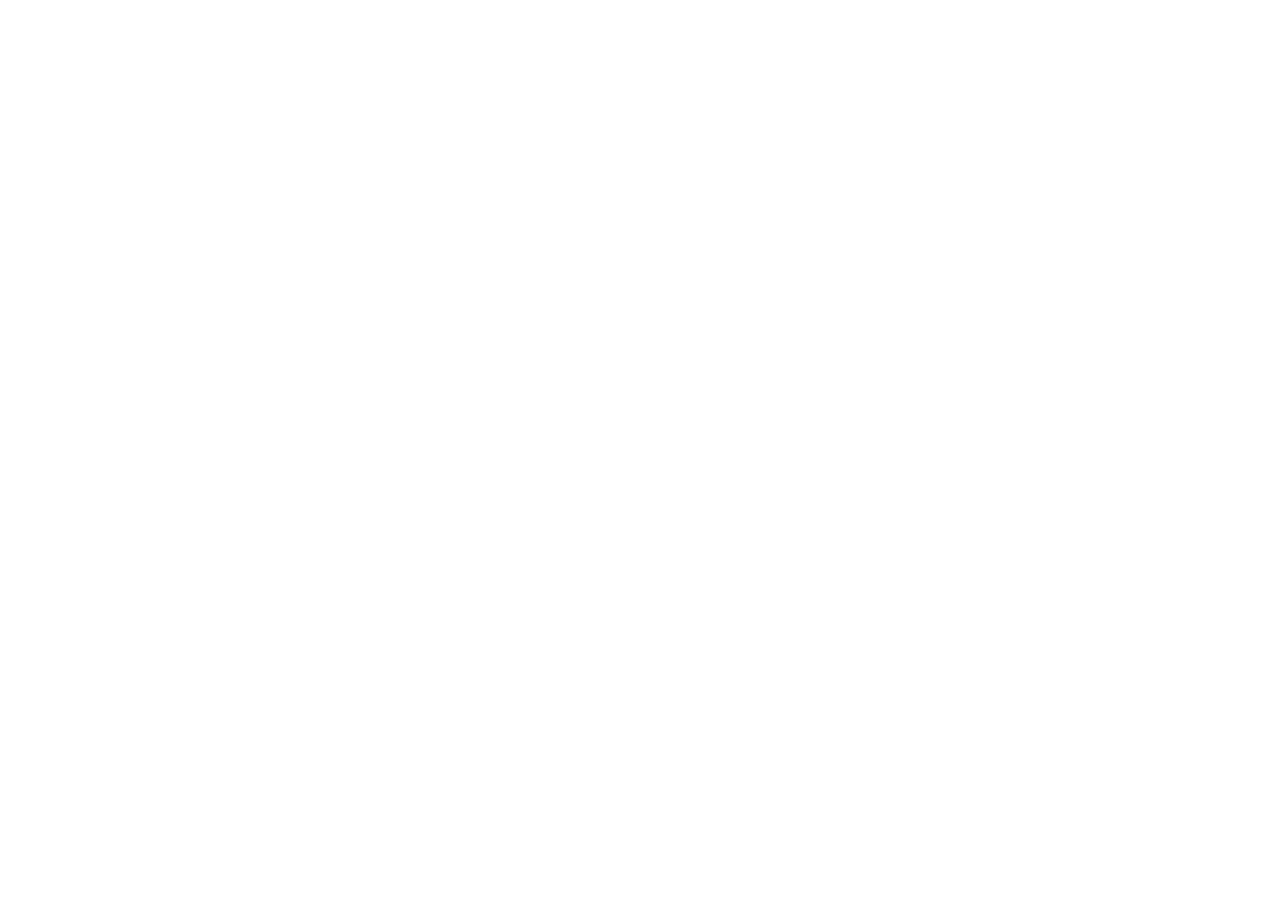
==== commit a144b2a2: "feat: enhance UI with animations and layout updates - Add Google AdSense meta tag - Implement motion" ====
--- a/index.html
+++ b/index.html
@@ -10,6 +10,7 @@
     <link rel="preconnect" href="https://fonts.gstatic.com" crossorigin />
     <link href="https://fonts.googleapis.com/css2?family=Merriweather:ital,wght@0,300;0,400;0,700;0,900;1,300;1,400;1,700;1,900&family=Playfair+Display:ital,wght@1,400;1,500;1,600;1,700&family=Cormorant+Garamond:ital,wght@1,500;1,600;1,700&display=swap" rel="stylesheet" />
     <title>Vida Plena Internacional</title>
+    <meta name="google-adsense-account" content="ca-pub-2453013509405860" />
     <meta name="description" content="Sitio oficial de la Iglesia Cristiana Vida Plena Internacional. Una comunidad de fe para vencer el temor, con horarios, devocionales interactivos y contacto." />
     <meta name="google-site-verification" content="A4P9UCrudPlNrwbcQj7qAHcYKDgXzTIrBhOuM96WZ04" />
     <meta property="og:title" content="Vida Plena Internacional" />
@@ -32,10 +33,9 @@
       }
     }
     </script>
-    <script type="module" crossorigin src="/assets/index-tgde6wA-.js"></script>
-    <link rel="stylesheet" crossorigin href="/assets/index-CbpcwX4F.css">
   </head>
   <body>
     <div id="root"></div>
+    <script type="module" src="/src/main.tsx"></script>
   </body>
 </html>
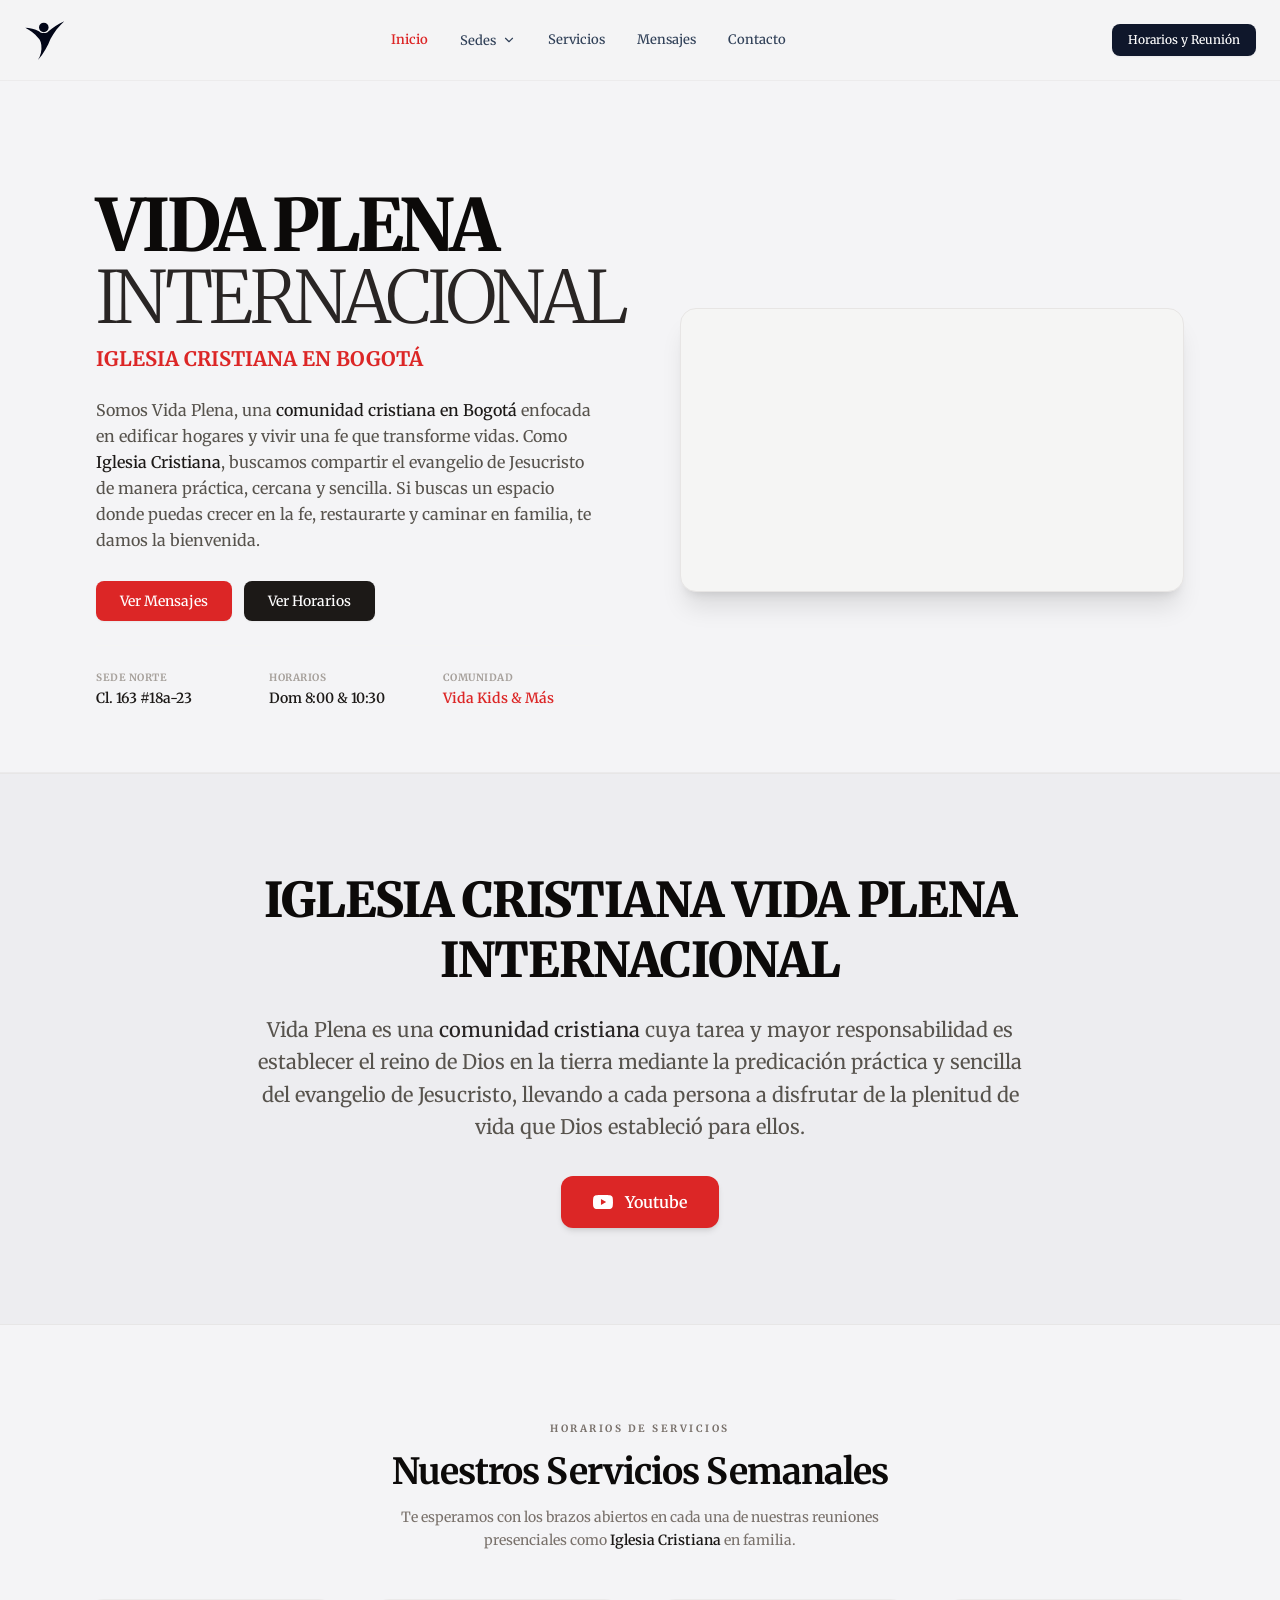
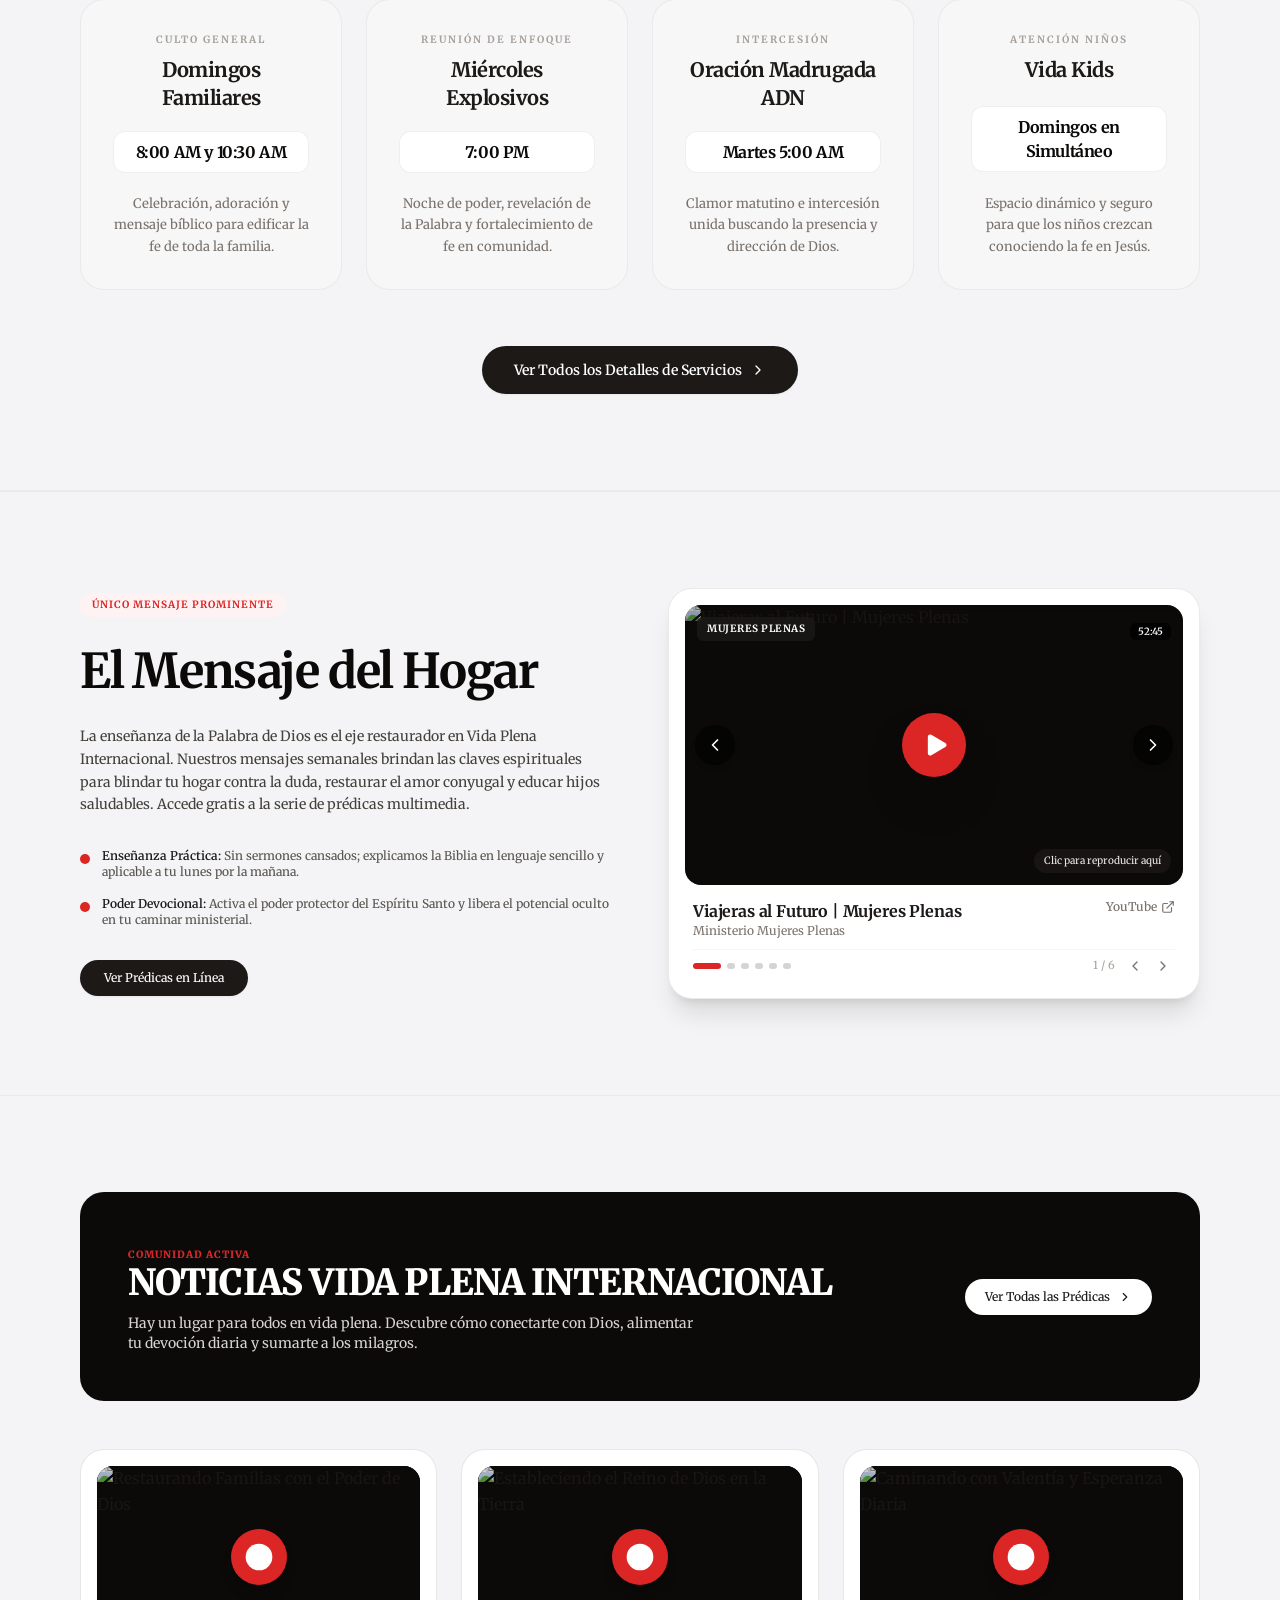
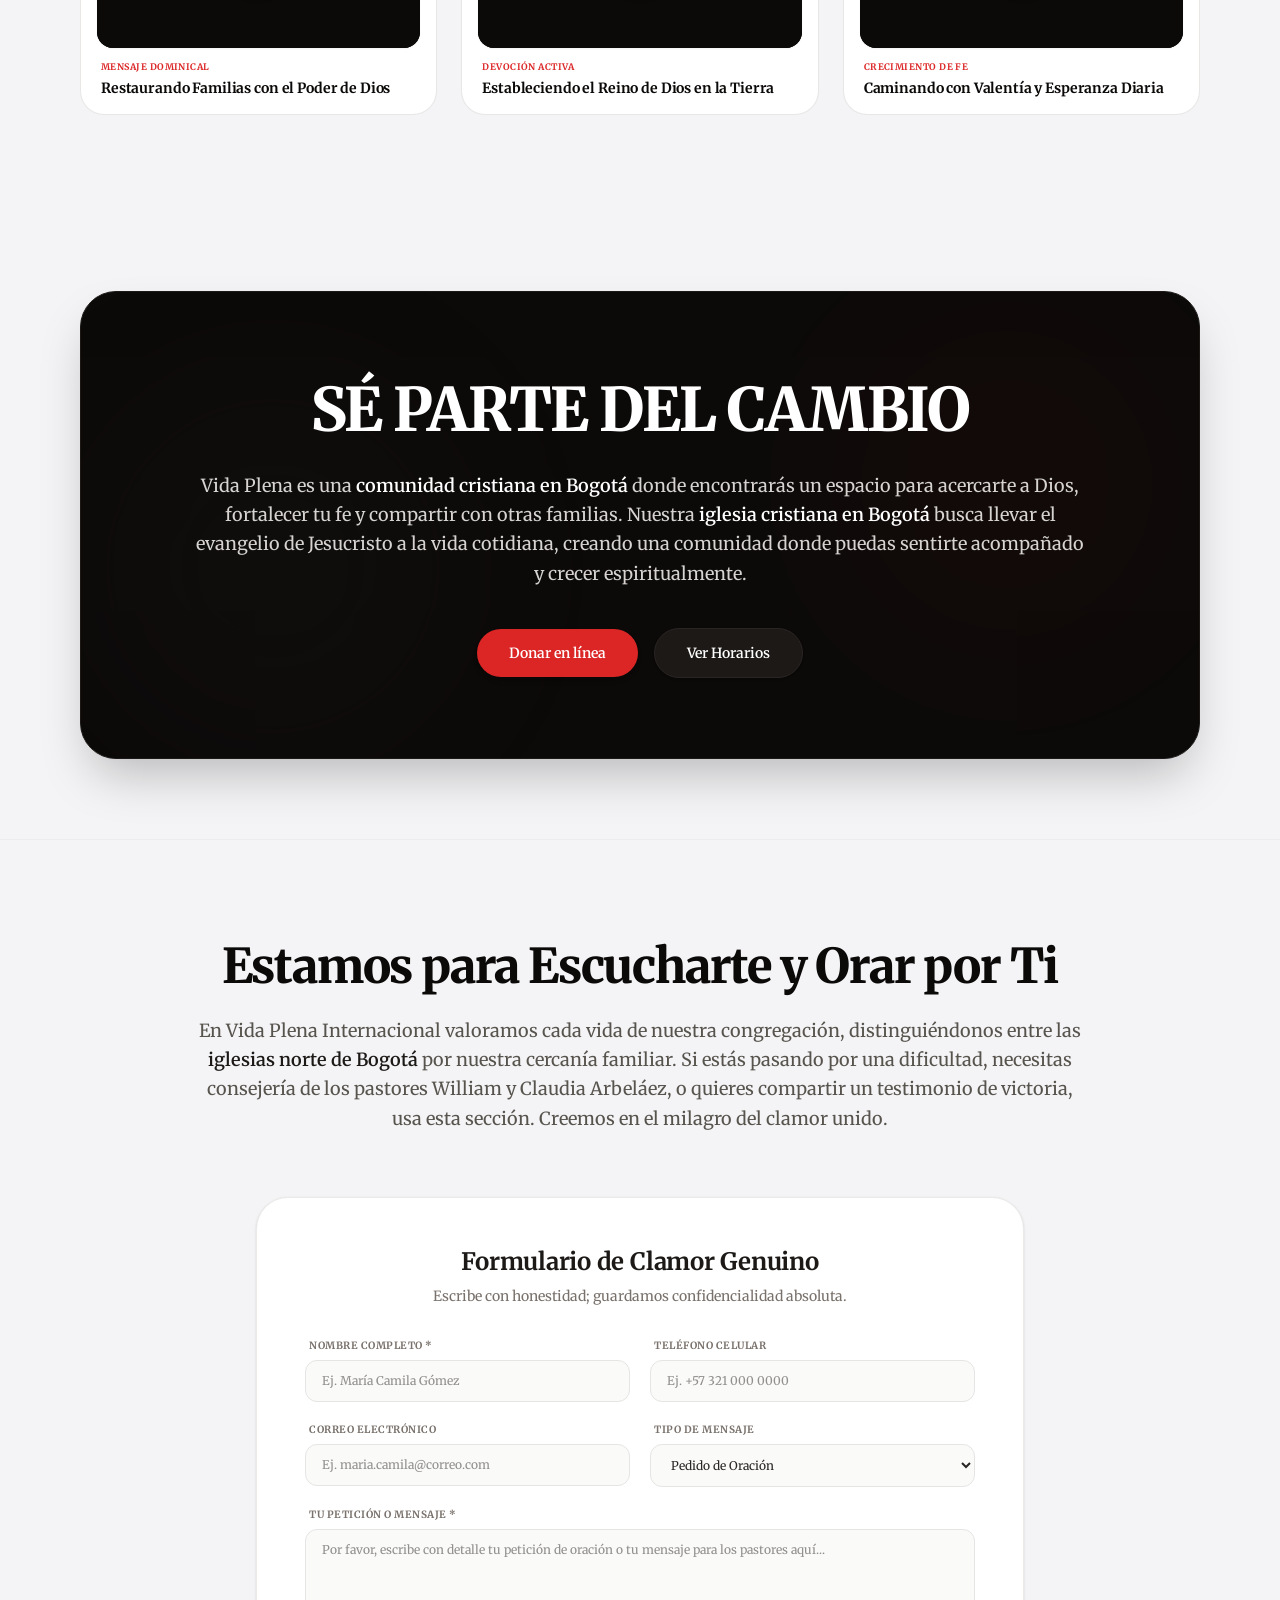
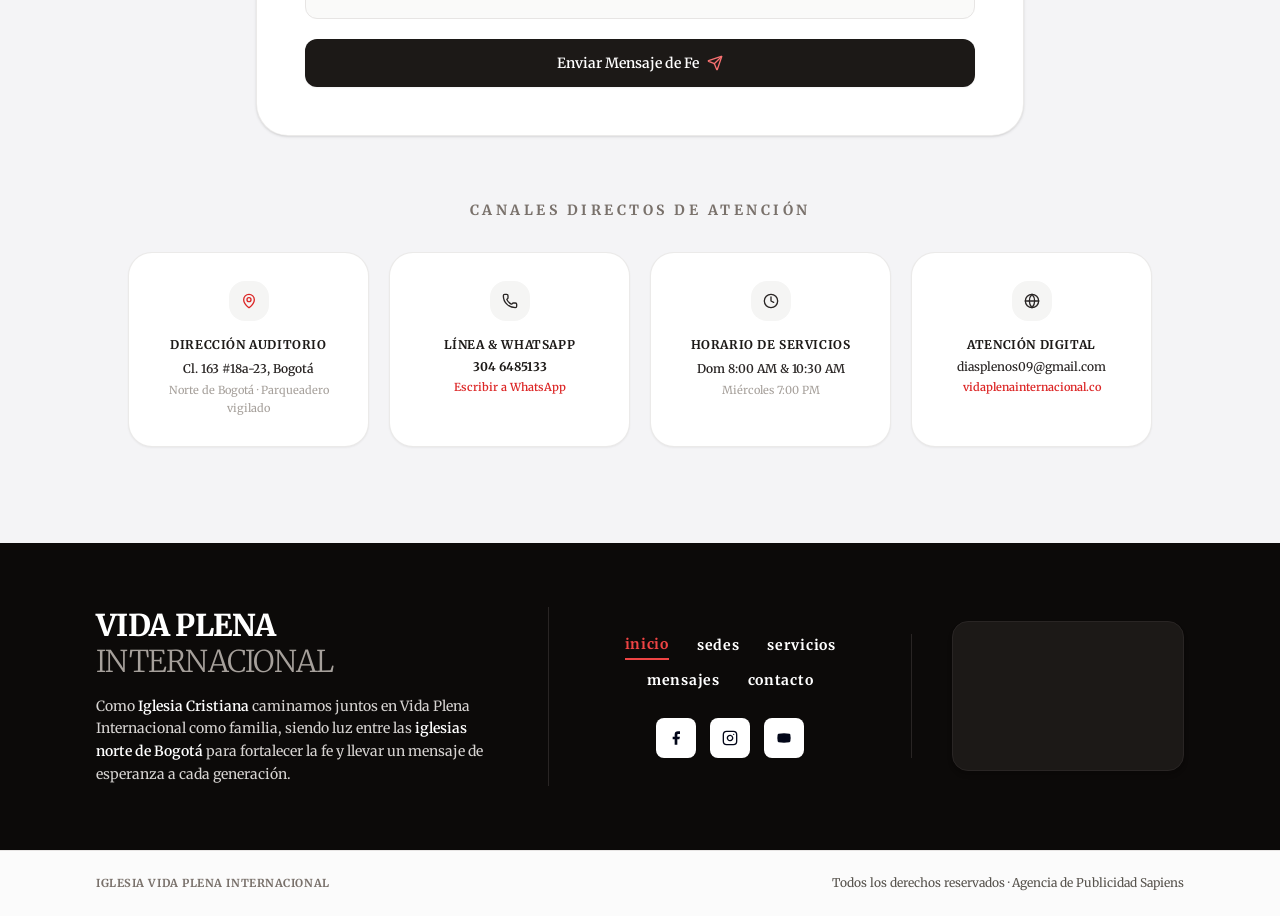
==== commit 72335570: "deploy: a144b2a251bf861cebb4c866c5632b673a1585f6" ====
--- a/index.html
+++ b/index.html
@@ -33,9 +33,10 @@
       }
     }
     </script>
+    <script type="module" crossorigin src="/assets/index-BW8dvSDf.js"></script>
+    <link rel="stylesheet" crossorigin href="/assets/index-boKpdWkS.css">
   </head>
   <body>
     <div id="root"></div>
-    <script type="module" src="/src/main.tsx"></script>
   </body>
 </html>
--- a/assets/index-boKpdWkS.css
+++ b/assets/index-boKpdWkS.css
@@ -0,0 +1 @@
+@import"https://fonts.googleapis.com/css2?family=Merriweather:ital,wght@0,300;0,400;0,700;0,900;1,300;1,400;1,700;1,900&display=swap";/*! tailwindcss v4.3.5 | MIT License | https://tailwindcss.com */@layer properties{@supports (((-webkit-hyphens:none)) and (not (margin-trim:block))) or ((-moz-orient:inline) and (not (color:rgb(from red r g b)))){*,:before,:after,::backdrop{--tw-translate-x:0;--tw-translate-y:0;--tw-translate-z:0;--tw-rotate-x:initial;--tw-rotate-y:initial;--tw-rotate-z:initial;--tw-skew-x:initial;--tw-skew-y:initial;--tw-space-y-reverse:0;--tw-divide-y-reverse:0;--tw-border-style:solid;--tw-gradient-position:initial;--tw-gradient-from:#0000;--tw-gradient-via:#0000;--tw-gradient-to:#0000;--tw-gradient-stops:initial;--tw-gradient-via-stops:initial;--tw-gradient-from-position:0%;--tw-gradient-via-position:50%;--tw-gradient-to-position:100%;--tw-leading:initial;--tw-font-weight:initial;--tw-tracking:initial;--tw-shadow:0 0 #0000;--tw-shadow-color:initial;--tw-shadow-alpha:100%;--tw-inset-shadow:0 0 #0000;--tw-inset-shadow-color:initial;--tw-inset-shadow-alpha:100%;--tw-ring-color:initial;--tw-ring-shadow:0 0 #0000;--tw-inset-ring-color:initial;--tw-inset-ring-shadow:0 0 #0000;--tw-ring-inset:initial;--tw-ring-offset-width:0px;--tw-ring-offset-color:#fff;--tw-ring-offset-shadow:0 0 #0000;--tw-blur:initial;--tw-brightness:initial;--tw-contrast:initial;--tw-grayscale:initial;--tw-hue-rotate:initial;--tw-invert:initial;--tw-opacity:initial;--tw-saturate:initial;--tw-sepia:initial;--tw-drop-shadow:initial;--tw-drop-shadow-color:initial;--tw-drop-shadow-alpha:100%;--tw-drop-shadow-size:initial;--tw-backdrop-blur:initial;--tw-backdrop-brightness:initial;--tw-backdrop-contrast:initial;--tw-backdrop-grayscale:initial;--tw-backdrop-hue-rotate:initial;--tw-backdrop-invert:initial;--tw-backdrop-opacity:initial;--tw-backdrop-saturate:initial;--tw-backdrop-sepia:initial;--tw-duration:initial;--tw-ease:initial;--tw-scale-x:1;--tw-scale-y:1;--tw-scale-z:1;--tw-divide-x-reverse:0}}}@layer theme{:root,:host{--font-sans:"Merriweather", Georgia, serif;--font-mono:ui-monospace, SFMono-Regular, Menlo, Monaco, Consolas, "Liberation Mono", "Courier New", monospace;--color-red-50:#fef2f2;--color-red-100:#fee2e2;--color-red-200:#fecaca;--color-red-400:#f87171;--color-red-500:#ef4444;--color-red-600:#dc2626;--color-red-700:#b91c1c;--color-red-800:#991b1b;--color-red-900:#7f1d1d;--color-green-500:oklch(72.3% .219 149.579);--color-emerald-50:oklch(97.9% .021 166.113);--color-emerald-200:oklch(90.5% .093 164.15);--color-emerald-500:oklch(69.6% .17 162.48);--color-emerald-600:oklch(59.6% .145 163.225);--color-emerald-700:oklch(50.8% .118 165.612);--color-emerald-900:oklch(37.8% .077 168.94);--color-blue-50:oklch(97% .014 254.604);--color-blue-200:oklch(88.2% .059 254.128);--color-blue-600:oklch(54.6% .245 262.881);--color-blue-900:oklch(37.9% .146 265.522);--color-slate-50:oklch(98.4% .003 247.858);--color-slate-100:oklch(96.8% .007 247.896);--color-slate-200:oklch(92.9% .013 255.508);--color-slate-300:oklch(86.9% .022 252.894);--color-slate-400:oklch(70.4% .04 256.788);--color-slate-500:oklch(55.4% .046 257.417);--color-slate-600:oklch(44.6% .043 257.281);--color-slate-700:oklch(37.2% .044 257.287);--color-slate-800:oklch(27.9% .041 260.031);--color-slate-900:oklch(20.8% .042 265.755);--color-slate-950:oklch(12.9% .042 264.695);--color-stone-50:oklch(98.5% .001 106.423);--color-stone-100:oklch(97% .001 106.424);--color-stone-200:oklch(92.3% .003 48.717);--color-stone-300:oklch(86.9% .005 56.366);--color-stone-400:oklch(70.9% .01 56.259);--color-stone-500:oklch(55.3% .013 58.071);--color-stone-600:oklch(44.4% .011 73.639);--color-stone-700:oklch(37.4% .01 67.558);--color-stone-800:oklch(26.8% .007 34.298);--color-stone-900:oklch(21.6% .006 56.043);--color-stone-950:oklch(14.7% .004 49.25);--color-black:#000;--color-white:#fff;--spacing:.25rem;--container-xs:20rem;--container-md:28rem;--container-lg:32rem;--container-xl:36rem;--container-2xl:42rem;--container-3xl:48rem;--container-4xl:56rem;--container-5xl:64rem;--container-6xl:72rem;--container-7xl:80rem;--text-xs:.75rem;--text-xs--line-height:calc(1 / .75);--text-sm:.875rem;--text-sm--line-height:calc(1.25 / .875);--text-base:1rem;--text-base--line-height: 1.5 ;--text-lg:1.125rem;--text-lg--line-height:calc(1.75 / 1.125);--text-xl:1.25rem;--text-xl--line-height:calc(1.75 / 1.25);--text-2xl:1.5rem;--text-2xl--line-height:calc(2 / 1.5);--text-3xl:1.875rem;--text-3xl--line-height: 1.2 ;--text-4xl:2.25rem;--text-4xl--line-height:calc(2.5 / 2.25);--text-5xl:3rem;--text-5xl--line-height:1;--text-6xl:3.75rem;--text-6xl--line-height:1;--text-7xl:4.5rem;--text-7xl--line-height:1;--font-weight-light:300;--font-weight-normal:400;--font-weight-medium:500;--font-weight-semibold:600;--font-weight-bold:700;--font-weight-extrabold:800;--font-weight-black:900;--tracking-tighter:-.05em;--tracking-tight:-.025em;--tracking-normal:0em;--tracking-wide:.025em;--tracking-wider:.05em;--tracking-widest:.1em;--leading-tight:1.25;--leading-snug:1.375;--leading-relaxed:1.625;--radius-md:.375rem;--radius-lg:.5rem;--radius-xl:.75rem;--radius-2xl:1rem;--radius-3xl:1.5rem;--ease-in-out:cubic-bezier(.4, 0, .2, 1);--animate-spin:spin 1s linear infinite;--blur-xs:4px;--blur-md:12px;--blur-3xl:64px;--aspect-video:16 / 9;--default-transition-duration:.15s;--default-transition-timing-function:cubic-bezier(.4, 0, .2, 1);--default-font-family:var(--font-sans);--default-mono-font-family:var(--font-mono);--font-display:"Merriweather", Georgia, serif}}@layer base{*,:after,:before,::backdrop{box-sizing:border-box;border:0 solid;margin:0;padding:0}::file-selector-button{box-sizing:border-box;border:0 solid;margin:0;padding:0}html,:host{-webkit-text-size-adjust:100%;-moz-tab-size:4;tab-size:4;line-height:1.5;font-family:var(--default-font-family,-apple-system, BlinkMacSystemFont, "Segoe UI", Roboto, "Helvetica Neue", "Noto Sans", Arial, sans-serif, "Apple Color Emoji", "Segoe UI Emoji", "Segoe UI Symbol", "Noto Color Emoji");font-feature-settings:var(--default-font-feature-settings,normal);font-variation-settings:var(--default-font-variation-settings,normal);-webkit-tap-highlight-color:transparent}hr{height:0;color:inherit;border-top-width:1px}abbr:where([title]){-webkit-text-decoration:underline dotted;text-decoration:underline dotted}h1,h2,h3,h4,h5,h6{font-size:inherit;font-weight:inherit}a{color:inherit;-webkit-text-decoration:inherit;text-decoration:inherit}b,strong{font-weight:bolder}code,kbd,samp,pre{font-family:var(--default-mono-font-family,ui-monospace, SFMono-Regular, Menlo, Monaco, Consolas, "Liberation Mono", "Courier New", monospace);font-feature-settings:var(--default-mono-font-feature-settings,normal);font-variation-settings:var(--default-mono-font-variation-settings,normal);font-size:1em}small{font-size:80%}sub,sup{vertical-align:baseline;font-size:75%;line-height:0;position:relative}sub{bottom:-.25em}sup{top:-.5em}table{text-indent:0;border-color:inherit;border-collapse:collapse}:-moz-focusring:where(:not(iframe)){outline:auto}progress{vertical-align:baseline}summary{display:list-item}ol,ul,menu{list-style:none}img,svg,video,canvas,audio,iframe,embed,object{vertical-align:middle;display:block}img,video{max-width:100%;height:auto}button,input,select,optgroup,textarea{font:inherit;font-feature-settings:inherit;font-variation-settings:inherit;letter-spacing:inherit;color:inherit;opacity:1;background-color:#0000;border-radius:0}::file-selector-button{font:inherit;font-feature-settings:inherit;font-variation-settings:inherit;letter-spacing:inherit;color:inherit;opacity:1;background-color:#0000;border-radius:0}:where(select:is([multiple],[size])) optgroup{font-weight:bolder}:where(select:is([multiple],[size])) optgroup option{padding-inline-start:20px}::file-selector-button{margin-inline-end:4px}::placeholder{opacity:1}@supports (not ((-webkit-appearance:-apple-pay-button))) or (contain-intrinsic-size:1px){::placeholder{color:currentColor}@supports (color:color-mix(in lab,red,red)){::placeholder{color:color-mix(in oklab,currentcolor 50%,transparent)}}}textarea{resize:vertical}::-webkit-search-decoration{-webkit-appearance:none}::-webkit-date-and-time-value{min-height:1lh;text-align:inherit}::-webkit-datetime-edit{display:inline-flex}::-webkit-datetime-edit-fields-wrapper{padding:0}::-webkit-datetime-edit{padding-block:0}::-webkit-datetime-edit-year-field{padding-block:0}::-webkit-datetime-edit-month-field{padding-block:0}::-webkit-datetime-edit-day-field{padding-block:0}::-webkit-datetime-edit-hour-field{padding-block:0}::-webkit-datetime-edit-minute-field{padding-block:0}::-webkit-datetime-edit-second-field{padding-block:0}::-webkit-datetime-edit-millisecond-field{padding-block:0}::-webkit-datetime-edit-meridiem-field{padding-block:0}::-webkit-calendar-picker-indicator{line-height:1}:-moz-ui-invalid{box-shadow:none}button,input:where([type=button],[type=reset],[type=submit]){-webkit-appearance:button;-moz-appearance:button;appearance:button}::file-selector-button{-webkit-appearance:button;-moz-appearance:button;appearance:button}::-webkit-inner-spin-button{height:auto}::-webkit-outer-spin-button{height:auto}[hidden]:where(:not([hidden=until-found])){display:none!important}*,:before,:after{font-family:Merriweather,Georgia,serif!important}html{scroll-behavior:smooth;-webkit-font-smoothing:antialiased;-moz-osx-font-smoothing:grayscale;text-rendering:optimizelegibility;background-color:#f4f4f6;font-family:Merriweather,Georgia,serif}body{color:#1e293b;font-family:Merriweather,Georgia,serif;line-height:1.6;overflow-x:hidden;background-color:#f4f4f6!important}h1,h2,h3,h4,h5,h6{letter-spacing:-.01em;color:#0f172a;font-family:Merriweather,Georgia,serif!important}p,span,a,button,input,textarea,select{font-family:Merriweather,Georgia,serif!important}}@layer components;@layer utilities{.pointer-events-none{pointer-events:none}.absolute{position:absolute}.fixed{position:fixed}.relative{position:relative}.inset-0{top:0;right:0;bottom:0;left:0}.-top-3{top:calc(var(--spacing) * -3)}.top-0{top:0}.top-1\/2{top:50%}.top-2{top:calc(var(--spacing) * 2)}.top-3{top:calc(var(--spacing) * 3)}.top-5{top:calc(var(--spacing) * 5)}.top-\[60px\]{top:60px}.top-full{top:100%}.right-0{right:0}.right-2{right:calc(var(--spacing) * 2)}.right-2\.5{right:calc(var(--spacing) * 2.5)}.right-3{right:calc(var(--spacing) * 3)}.right-5{right:calc(var(--spacing) * 5)}.right-6{right:calc(var(--spacing) * 6)}.bottom-0{bottom:0}.bottom-2\.5{bottom:calc(var(--spacing) * 2.5)}.bottom-3{bottom:calc(var(--spacing) * 3)}.left-0{left:0}.left-2\.5{left:calc(var(--spacing) * 2.5)}.left-3{left:calc(var(--spacing) * 3)}.left-4{left:calc(var(--spacing) * 4)}.z-10{z-index:10}.z-40{z-index:40}.z-50{z-index:50}.container{width:100%}@media(min-width:40rem){.container{max-width:40rem}}@media(min-width:48rem){.container{max-width:48rem}}@media(min-width:64rem){.container{max-width:64rem}}@media(min-width:80rem){.container{max-width:80rem}}@media(min-width:96rem){.container{max-width:96rem}}.mx-auto{margin-inline:auto}.my-1{margin-block:var(--spacing)}.my-5{margin-block:calc(var(--spacing) * 5)}.mt-0\.5{margin-top:calc(var(--spacing) * .5)}.mt-1{margin-top:var(--spacing)}.mt-1\.5{margin-top:calc(var(--spacing) * 1.5)}.mt-2{margin-top:calc(var(--spacing) * 2)}.mt-3{margin-top:calc(var(--spacing) * 3)}.mt-5{margin-top:calc(var(--spacing) * 5)}.mt-6{margin-top:calc(var(--spacing) * 6)}.mt-14{margin-top:calc(var(--spacing) * 14)}.mt-16{margin-top:calc(var(--spacing) * 16)}.mt-auto{margin-top:auto}.mb-1{margin-bottom:var(--spacing)}.mb-1\.5{margin-bottom:calc(var(--spacing) * 1.5)}.mb-2{margin-bottom:calc(var(--spacing) * 2)}.mb-3{margin-bottom:calc(var(--spacing) * 3)}.mb-4{margin-bottom:calc(var(--spacing) * 4)}.mb-6{margin-bottom:calc(var(--spacing) * 6)}.mb-8{margin-bottom:calc(var(--spacing) * 8)}.mb-10{margin-bottom:calc(var(--spacing) * 10)}.mb-12{margin-bottom:calc(var(--spacing) * 12)}.mb-16{margin-bottom:calc(var(--spacing) * 16)}.mb-20{margin-bottom:calc(var(--spacing) * 20)}.ml-1{margin-left:var(--spacing)}.ml-3{margin-left:calc(var(--spacing) * 3)}.ml-4{margin-left:calc(var(--spacing) * 4)}.block{display:block}.contents{display:contents}.flex{display:flex}.grid{display:grid}.hidden{display:none}.inline-block{display:inline-block}.inline-flex{display:inline-flex}.aspect-video{aspect-ratio:var(--aspect-video)}.h-1\.5{height:calc(var(--spacing) * 1.5)}.h-2\.5{height:calc(var(--spacing) * 2.5)}.h-3{height:calc(var(--spacing) * 3)}.h-3\.5{height:calc(var(--spacing) * 3.5)}.h-4{height:calc(var(--spacing) * 4)}.h-5{height:calc(var(--spacing) * 5)}.h-6{height:calc(var(--spacing) * 6)}.h-7{height:calc(var(--spacing) * 7)}.h-8{height:calc(var(--spacing) * 8)}.h-9{height:calc(var(--spacing) * 9)}.h-10{height:calc(var(--spacing) * 10)}.h-12{height:calc(var(--spacing) * 12)}.h-14{height:calc(var(--spacing) * 14)}.h-24{height:calc(var(--spacing) * 24)}.h-96{height:calc(var(--spacing) * 96)}.h-\[140px\]{height:140px}.h-full{height:100%}.min-h-screen{min-height:100vh}.w-2{width:calc(var(--spacing) * 2)}.w-2\.5{width:calc(var(--spacing) * 2.5)}.w-3{width:calc(var(--spacing) * 3)}.w-3\.5{width:calc(var(--spacing) * 3.5)}.w-4{width:calc(var(--spacing) * 4)}.w-5{width:calc(var(--spacing) * 5)}.w-6{width:calc(var(--spacing) * 6)}.w-7{width:calc(var(--spacing) * 7)}.w-8{width:calc(var(--spacing) * 8)}.w-9{width:calc(var(--spacing) * 9)}.w-10{width:calc(var(--spacing) * 10)}.w-12{width:calc(var(--spacing) * 12)}.w-14{width:calc(var(--spacing) * 14)}.w-24{width:calc(var(--spacing) * 24)}.w-64{width:calc(var(--spacing) * 64)}.w-96{width:calc(var(--spacing) * 96)}.w-auto{width:auto}.w-full{width:100%}.max-w-2xl{max-width:var(--container-2xl)}.max-w-3xl{max-width:var(--container-3xl)}.max-w-4xl{max-width:var(--container-4xl)}.max-w-5xl{max-width:var(--container-5xl)}.max-w-6xl{max-width:var(--container-6xl)}.max-w-7xl{max-width:var(--container-7xl)}.max-w-\[300px\]{max-width:300px}.max-w-\[1536px\]{max-width:1536px}.max-w-\[1600px\]{max-width:1600px}.max-w-\[1720px\]{max-width:1720px}.max-w-full{max-width:100%}.max-w-lg{max-width:var(--container-lg)}.max-w-md{max-width:var(--container-md)}.max-w-xl{max-width:var(--container-xl)}.max-w-xs{max-width:var(--container-xs)}.min-w-0{min-width:0}.flex-1{flex:1}.shrink-0{flex-shrink:0}.flex-grow{flex-grow:1}.-translate-y-1\/2{--tw-translate-y: -50% ;translate:var(--tw-translate-x) var(--tw-translate-y)}.rotate-180{rotate:180deg}.transform{transform:var(--tw-rotate-x, ) var(--tw-rotate-y, ) var(--tw-rotate-z, ) var(--tw-skew-x, ) var(--tw-skew-y, )}.animate-spin{animation:var(--animate-spin)}.cursor-default{cursor:default}.cursor-pointer{cursor:pointer}.resize-none{resize:none}.grid-cols-1{grid-template-columns:repeat(1,minmax(0,1fr))}.grid-cols-2{grid-template-columns:repeat(2,minmax(0,1fr))}.grid-cols-3{grid-template-columns:repeat(3,minmax(0,1fr))}.flex-col{flex-direction:column}.flex-wrap{flex-wrap:wrap}.items-center{align-items:center}.items-start{align-items:flex-start}.items-stretch{align-items:stretch}.justify-between{justify-content:space-between}.justify-center{justify-content:center}.justify-end{justify-content:flex-end}.gap-0\.5{gap:calc(var(--spacing) * .5)}.gap-1{gap:var(--spacing)}.gap-1\.5{gap:calc(var(--spacing) * 1.5)}.gap-2{gap:calc(var(--spacing) * 2)}.gap-2\.5{gap:calc(var(--spacing) * 2.5)}.gap-3{gap:calc(var(--spacing) * 3)}.gap-3\.5{gap:calc(var(--spacing) * 3.5)}.gap-4{gap:calc(var(--spacing) * 4)}.gap-5{gap:calc(var(--spacing) * 5)}.gap-6{gap:calc(var(--spacing) * 6)}.gap-7{gap:calc(var(--spacing) * 7)}.gap-8{gap:calc(var(--spacing) * 8)}.gap-10{gap:calc(var(--spacing) * 10)}.gap-12{gap:calc(var(--spacing) * 12)}:where(.space-y-0\.5>:not(:last-child)){--tw-space-y-reverse:0;margin-block-start:calc(calc(var(--spacing) * .5) * var(--tw-space-y-reverse));margin-block-end:calc(calc(var(--spacing) * .5) * calc(1 - var(--tw-space-y-reverse)))}:where(.space-y-1\.5>:not(:last-child)){--tw-space-y-reverse:0;margin-block-start:calc(calc(var(--spacing) * 1.5) * var(--tw-space-y-reverse));margin-block-end:calc(calc(var(--spacing) * 1.5) * calc(1 - var(--tw-space-y-reverse)))}:where(.space-y-2>:not(:last-child)){--tw-space-y-reverse:0;margin-block-start:calc(calc(var(--spacing) * 2) * var(--tw-space-y-reverse));margin-block-end:calc(calc(var(--spacing) * 2) * calc(1 - var(--tw-space-y-reverse)))}:where(.space-y-3>:not(:last-child)){--tw-space-y-reverse:0;margin-block-start:calc(calc(var(--spacing) * 3) * var(--tw-space-y-reverse));margin-block-end:calc(calc(var(--spacing) * 3) * calc(1 - var(--tw-space-y-reverse)))}:where(.space-y-4>:not(:last-child)){--tw-space-y-reverse:0;margin-block-start:calc(calc(var(--spacing) * 4) * var(--tw-space-y-reverse));margin-block-end:calc(calc(var(--spacing) * 4) * calc(1 - var(--tw-space-y-reverse)))}:where(.space-y-5>:not(:last-child)){--tw-space-y-reverse:0;margin-block-start:calc(calc(var(--spacing) * 5) * var(--tw-space-y-reverse));margin-block-end:calc(calc(var(--spacing) * 5) * calc(1 - var(--tw-space-y-reverse)))}:where(.space-y-6>:not(:last-child)){--tw-space-y-reverse:0;margin-block-start:calc(calc(var(--spacing) * 6) * var(--tw-space-y-reverse));margin-block-end:calc(calc(var(--spacing) * 6) * calc(1 - var(--tw-space-y-reverse)))}:where(.space-y-12>:not(:last-child)){--tw-space-y-reverse:0;margin-block-start:calc(calc(var(--spacing) * 12) * var(--tw-space-y-reverse));margin-block-end:calc(calc(var(--spacing) * 12) * calc(1 - var(--tw-space-y-reverse)))}.gap-x-6{column-gap:calc(var(--spacing) * 6)}.gap-y-2\.5{row-gap:calc(var(--spacing) * 2.5)}:where(.divide-y>:not(:last-child)){--tw-divide-y-reverse:0;border-bottom-style:var(--tw-border-style);border-top-style:var(--tw-border-style);border-top-width:calc(1px * var(--tw-divide-y-reverse));border-bottom-width:calc(1px * calc(1 - var(--tw-divide-y-reverse)))}:where(.divide-stone-800>:not(:last-child)){border-color:var(--color-stone-800)}.truncate{text-overflow:ellipsis;white-space:nowrap;overflow:hidden}.overflow-hidden{overflow:hidden}.rounded-2xl{border-radius:var(--radius-2xl)}.rounded-3xl{border-radius:var(--radius-3xl)}.rounded-\[24px\]{border-radius:24px}.rounded-\[28px\]{border-radius:28px}.rounded-\[32px\]{border-radius:32px}.rounded-full{border-radius:2147483647px}.rounded-lg{border-radius:var(--radius-lg)}.rounded-md{border-radius:var(--radius-md)}.rounded-xl{border-radius:var(--radius-xl)}.border{border-style:var(--tw-border-style);border-width:1px}.border-0{border-style:var(--tw-border-style);border-width:0}.border-2{border-style:var(--tw-border-style);border-width:2px}.border-4{border-style:var(--tw-border-style);border-width:4px}.border-t{border-top-style:var(--tw-border-style);border-top-width:1px}.border-b{border-bottom-style:var(--tw-border-style);border-bottom-width:1px}.border-b-2{border-bottom-style:var(--tw-border-style);border-bottom-width:2px}.border-l-2{border-left-style:var(--tw-border-style);border-left-width:2px}.border-l-4{border-left-style:var(--tw-border-style);border-left-width:4px}.border-\[\#dc2626\]{border-color:#dc2626}.border-blue-200\/80{border-color:#bedbffcc}@supports (color:color-mix(in lab,red,red)){.border-blue-200\/80{border-color:color-mix(in oklab,var(--color-blue-200) 80%,transparent)}}.border-emerald-200{border-color:var(--color-emerald-200)}.border-red-100{border-color:var(--color-red-100)}.border-red-200{border-color:var(--color-red-200)}.border-red-500{border-color:var(--color-red-500)}.border-red-600{border-color:var(--color-red-600)}.border-slate-100{border-color:var(--color-slate-100)}.border-slate-200{border-color:var(--color-slate-200)}.border-slate-200\/80{border-color:#e2e8f0cc}@supports (color:color-mix(in lab,red,red)){.border-slate-200\/80{border-color:color-mix(in oklab,var(--color-slate-200) 80%,transparent)}}.border-slate-200\/90{border-color:#e2e8f0e6}@supports (color:color-mix(in lab,red,red)){.border-slate-200\/90{border-color:color-mix(in oklab,var(--color-slate-200) 90%,transparent)}}.border-slate-700{border-color:var(--color-slate-700)}.border-slate-800{border-color:var(--color-slate-800)}.border-slate-900{border-color:var(--color-slate-900)}.border-stone-50{border-color:var(--color-stone-50)}.border-stone-100{border-color:var(--color-stone-100)}.border-stone-200{border-color:var(--color-stone-200)}.border-stone-200\/50{border-color:#e7e5e480}@supports (color:color-mix(in lab,red,red)){.border-stone-200\/50{border-color:color-mix(in oklab,var(--color-stone-200) 50%,transparent)}}.border-stone-200\/60{border-color:#e7e5e499}@supports (color:color-mix(in lab,red,red)){.border-stone-200\/60{border-color:color-mix(in oklab,var(--color-stone-200) 60%,transparent)}}.border-stone-200\/70{border-color:#e7e5e4b3}@supports (color:color-mix(in lab,red,red)){.border-stone-200\/70{border-color:color-mix(in oklab,var(--color-stone-200) 70%,transparent)}}.border-stone-200\/80{border-color:#e7e5e4cc}@supports (color:color-mix(in lab,red,red)){.border-stone-200\/80{border-color:color-mix(in oklab,var(--color-stone-200) 80%,transparent)}}.border-stone-200\/90{border-color:#e7e5e4e6}@supports (color:color-mix(in lab,red,red)){.border-stone-200\/90{border-color:color-mix(in oklab,var(--color-stone-200) 90%,transparent)}}.border-stone-300{border-color:var(--color-stone-300)}.border-stone-700{border-color:var(--color-stone-700)}.border-stone-800{border-color:var(--color-stone-800)}.border-stone-900{border-color:var(--color-stone-900)}.border-stone-950{border-color:var(--color-stone-950)}.bg-\[\#0c0a09\]{background-color:#0c0a09}.bg-\[\#1c1917\]{background-color:#1c1917}.bg-\[\#dc2626\]{background-color:#dc2626}.bg-\[\#dc2626\]\/10{background-color:#dc26261a}.bg-\[\#ededf0\]{background-color:#ededf0}.bg-\[\#f4f4f6\]{background-color:#f4f4f6}.bg-\[\#f4f4f6\]\/80{background-color:#f4f4f6cc}.bg-\[\#f4f4f6\]\/95{background-color:#f4f4f6f2}.bg-\[\#f7f7f8\]{background-color:#f7f7f8}.bg-\[\#fbfbfb\]{background-color:#fbfbfb}.bg-black{background-color:var(--color-black)}.bg-black\/60{background-color:#0009}@supports (color:color-mix(in lab,red,red)){.bg-black\/60{background-color:color-mix(in oklab,var(--color-black) 60%,transparent)}}.bg-black\/75{background-color:#000000bf}@supports (color:color-mix(in lab,red,red)){.bg-black\/75{background-color:color-mix(in oklab,var(--color-black) 75%,transparent)}}.bg-blue-50{background-color:var(--color-blue-50)}.bg-emerald-50{background-color:var(--color-emerald-50)}.bg-emerald-600{background-color:var(--color-emerald-600)}.bg-green-500{background-color:var(--color-green-500)}.bg-red-50{background-color:var(--color-red-50)}.bg-red-600{background-color:var(--color-red-600)}.bg-slate-50{background-color:var(--color-slate-50)}.bg-slate-50\/60{background-color:#f8fafc99}@supports (color:color-mix(in lab,red,red)){.bg-slate-50\/60{background-color:color-mix(in oklab,var(--color-slate-50) 60%,transparent)}}.bg-slate-50\/70{background-color:#f8fafcb3}@supports (color:color-mix(in lab,red,red)){.bg-slate-50\/70{background-color:color-mix(in oklab,var(--color-slate-50) 70%,transparent)}}.bg-slate-100{background-color:var(--color-slate-100)}.bg-slate-200\/80{background-color:#e2e8f0cc}@supports (color:color-mix(in lab,red,red)){.bg-slate-200\/80{background-color:color-mix(in oklab,var(--color-slate-200) 80%,transparent)}}.bg-slate-900{background-color:var(--color-slate-900)}.bg-slate-900\/80{background-color:#0f172bcc}@supports (color:color-mix(in lab,red,red)){.bg-slate-900\/80{background-color:color-mix(in oklab,var(--color-slate-900) 80%,transparent)}}.bg-slate-900\/95{background-color:#0f172bf2}@supports (color:color-mix(in lab,red,red)){.bg-slate-900\/95{background-color:color-mix(in oklab,var(--color-slate-900) 95%,transparent)}}.bg-slate-950{background-color:var(--color-slate-950)}.bg-slate-950\/20{background-color:#02061833}@supports (color:color-mix(in lab,red,red)){.bg-slate-950\/20{background-color:color-mix(in oklab,var(--color-slate-950) 20%,transparent)}}.bg-slate-950\/25{background-color:#02061840}@supports (color:color-mix(in lab,red,red)){.bg-slate-950\/25{background-color:color-mix(in oklab,var(--color-slate-950) 25%,transparent)}}.bg-stone-50{background-color:var(--color-stone-50)}.bg-stone-50\/60{background-color:#fafaf999}@supports (color:color-mix(in lab,red,red)){.bg-stone-50\/60{background-color:color-mix(in oklab,var(--color-stone-50) 60%,transparent)}}.bg-stone-100{background-color:var(--color-stone-100)}.bg-stone-300{background-color:var(--color-stone-300)}.bg-stone-800{background-color:var(--color-stone-800)}.bg-stone-900{background-color:var(--color-stone-900)}.bg-stone-900\/60{background-color:#1c191799}@supports (color:color-mix(in lab,red,red)){.bg-stone-900\/60{background-color:color-mix(in oklab,var(--color-stone-900) 60%,transparent)}}.bg-stone-900\/85{background-color:#1c1917d9}@supports (color:color-mix(in lab,red,red)){.bg-stone-900\/85{background-color:color-mix(in oklab,var(--color-stone-900) 85%,transparent)}}.bg-stone-900\/90{background-color:#1c1917e6}@supports (color:color-mix(in lab,red,red)){.bg-stone-900\/90{background-color:color-mix(in oklab,var(--color-stone-900) 90%,transparent)}}.bg-stone-950{background-color:var(--color-stone-950)}.bg-stone-950\/20{background-color:#0c0a0933}@supports (color:color-mix(in lab,red,red)){.bg-stone-950\/20{background-color:color-mix(in oklab,var(--color-stone-950) 20%,transparent)}}.bg-stone-950\/30{background-color:#0c0a094d}@supports (color:color-mix(in lab,red,red)){.bg-stone-950\/30{background-color:color-mix(in oklab,var(--color-stone-950) 30%,transparent)}}.bg-stone-950\/70{background-color:#0c0a09b3}@supports (color:color-mix(in lab,red,red)){.bg-stone-950\/70{background-color:color-mix(in oklab,var(--color-stone-950) 70%,transparent)}}.bg-transparent{background-color:#0000}.bg-white{background-color:var(--color-white)}.bg-white\/10{background-color:#ffffff1a}@supports (color:color-mix(in lab,red,red)){.bg-white\/10{background-color:color-mix(in oklab,var(--color-white) 10%,transparent)}}.bg-white\/90{background-color:#ffffffe6}@supports (color:color-mix(in lab,red,red)){.bg-white\/90{background-color:color-mix(in oklab,var(--color-white) 90%,transparent)}}.from-stone-900{--tw-gradient-from:var(--color-stone-900);--tw-gradient-stops:var(--tw-gradient-via-stops,var(--tw-gradient-position), var(--tw-gradient-from) var(--tw-gradient-from-position), var(--tw-gradient-to) var(--tw-gradient-to-position))}.to-stone-950{--tw-gradient-to:var(--color-stone-950);--tw-gradient-stops:var(--tw-gradient-via-stops,var(--tw-gradient-position), var(--tw-gradient-from) var(--tw-gradient-from-position), var(--tw-gradient-to) var(--tw-gradient-to-position))}.fill-current{fill:currentColor}.fill-red-600\/5{fill:#dc26260d}@supports (color:color-mix(in lab,red,red)){.fill-red-600\/5{fill:color-mix(in oklab,var(--color-red-600) 5%,transparent)}}.fill-red-600\/10{fill:#dc26261a}@supports (color:color-mix(in lab,red,red)){.fill-red-600\/10{fill:color-mix(in oklab,var(--color-red-600) 10%,transparent)}}.fill-white{fill:var(--color-white)}.stroke-none{stroke:none}.object-cover{object-fit:cover}.p-1{padding:var(--spacing)}.p-1\.5{padding:calc(var(--spacing) * 1.5)}.p-2{padding:calc(var(--spacing) * 2)}.p-2\.5{padding:calc(var(--spacing) * 2.5)}.p-3{padding:calc(var(--spacing) * 3)}.p-4{padding:calc(var(--spacing) * 4)}.p-5{padding:calc(var(--spacing) * 5)}.p-6{padding:calc(var(--spacing) * 6)}.p-7{padding:calc(var(--spacing) * 7)}.p-8{padding:calc(var(--spacing) * 8)}.px-1{padding-inline:var(--spacing)}.px-2{padding-inline:calc(var(--spacing) * 2)}.px-2\.5{padding-inline:calc(var(--spacing) * 2.5)}.px-3{padding-inline:calc(var(--spacing) * 3)}.px-3\.5{padding-inline:calc(var(--spacing) * 3.5)}.px-4{padding-inline:calc(var(--spacing) * 4)}.px-5{padding-inline:calc(var(--spacing) * 5)}.px-6{padding-inline:calc(var(--spacing) * 6)}.px-7{padding-inline:calc(var(--spacing) * 7)}.px-8{padding-inline:calc(var(--spacing) * 8)}.py-0\.5{padding-block:calc(var(--spacing) * .5)}.py-1{padding-block:var(--spacing)}.py-1\.5{padding-block:calc(var(--spacing) * 1.5)}.py-2{padding-block:calc(var(--spacing) * 2)}.py-2\.5{padding-block:calc(var(--spacing) * 2.5)}.py-3{padding-block:calc(var(--spacing) * 3)}.py-3\.5{padding-block:calc(var(--spacing) * 3.5)}.py-4{padding-block:calc(var(--spacing) * 4)}.py-6{padding-block:calc(var(--spacing) * 6)}.py-8{padding-block:calc(var(--spacing) * 8)}.py-12{padding-block:calc(var(--spacing) * 12)}.py-14{padding-block:calc(var(--spacing) * 14)}.py-16{padding-block:calc(var(--spacing) * 16)}.py-20{padding-block:calc(var(--spacing) * 20)}.py-24{padding-block:calc(var(--spacing) * 24)}.pt-1{padding-top:var(--spacing)}.pt-2{padding-top:calc(var(--spacing) * 2)}.pt-3{padding-top:calc(var(--spacing) * 3)}.pt-3\.5{padding-top:calc(var(--spacing) * 3.5)}.pt-4{padding-top:calc(var(--spacing) * 4)}.pt-6{padding-top:calc(var(--spacing) * 6)}.pt-8{padding-top:calc(var(--spacing) * 8)}.pt-20{padding-top:calc(var(--spacing) * 20)}.pt-24{padding-top:calc(var(--spacing) * 24)}.pr-2{padding-right:calc(var(--spacing) * 2)}.pr-4{padding-right:calc(var(--spacing) * 4)}.pb-1{padding-bottom:var(--spacing)}.pb-3{padding-bottom:calc(var(--spacing) * 3)}.pb-8{padding-bottom:calc(var(--spacing) * 8)}.pb-16{padding-bottom:calc(var(--spacing) * 16)}.pl-4{padding-left:calc(var(--spacing) * 4)}.pl-10{padding-left:calc(var(--spacing) * 10)}.text-center{text-align:center}.text-left{text-align:left}.font-display{font-family:var(--font-display)}.font-mono{font-family:var(--font-mono)}.font-sans{font-family:var(--font-sans)}.text-2xl{font-size:var(--text-2xl);line-height:var(--tw-leading,var(--text-2xl--line-height))}.text-3xl{font-size:var(--text-3xl);line-height:var(--tw-leading,var(--text-3xl--line-height))}.text-4xl{font-size:var(--text-4xl);line-height:var(--tw-leading,var(--text-4xl--line-height))}.text-base{font-size:var(--text-base);line-height:var(--tw-leading,var(--text-base--line-height))}.text-lg{font-size:var(--text-lg);line-height:var(--tw-leading,var(--text-lg--line-height))}.text-sm{font-size:var(--text-sm);line-height:var(--tw-leading,var(--text-sm--line-height))}.text-xl{font-size:var(--text-xl);line-height:var(--tw-leading,var(--text-xl--line-height))}.text-xs{font-size:var(--text-xs);line-height:var(--tw-leading,var(--text-xs--line-height))}.text-\[9px\]{font-size:9px}.text-\[10px\]{font-size:10px}.text-\[11px\]{font-size:11px}.leading-\[0\.95\]{--tw-leading:.95;line-height:.95}.leading-none{--tw-leading:1;line-height:1}.leading-relaxed{--tw-leading:var(--leading-relaxed);line-height:var(--leading-relaxed)}.leading-snug{--tw-leading:var(--leading-snug);line-height:var(--leading-snug)}.leading-tight{--tw-leading:var(--leading-tight);line-height:var(--leading-tight)}.font-black{--tw-font-weight:var(--font-weight-black);font-weight:var(--font-weight-black)}.font-bold{--tw-font-weight:var(--font-weight-bold);font-weight:var(--font-weight-bold)}.font-extrabold{--tw-font-weight:var(--font-weight-extrabold);font-weight:var(--font-weight-extrabold)}.font-light{--tw-font-weight:var(--font-weight-light);font-weight:var(--font-weight-light)}.font-medium{--tw-font-weight:var(--font-weight-medium);font-weight:var(--font-weight-medium)}.font-normal{--tw-font-weight:var(--font-weight-normal);font-weight:var(--font-weight-normal)}.font-semibold{--tw-font-weight:var(--font-weight-semibold);font-weight:var(--font-weight-semibold)}.tracking-\[0\.2em\]{--tw-tracking:.2em;letter-spacing:.2em}.tracking-\[0\.25em\]{--tw-tracking:.25em;letter-spacing:.25em}.tracking-normal{--tw-tracking:var(--tracking-normal);letter-spacing:var(--tracking-normal)}.tracking-tight{--tw-tracking:var(--tracking-tight);letter-spacing:var(--tracking-tight)}.tracking-tighter{--tw-tracking:var(--tracking-tighter);letter-spacing:var(--tracking-tighter)}.tracking-wide{--tw-tracking:var(--tracking-wide);letter-spacing:var(--tracking-wide)}.tracking-wider{--tw-tracking:var(--tracking-wider);letter-spacing:var(--tracking-wider)}.tracking-widest{--tw-tracking:var(--tracking-widest);letter-spacing:var(--tracking-widest)}.whitespace-nowrap{white-space:nowrap}.text-\[\#dc2626\]{color:#dc2626}.text-blue-600{color:var(--color-blue-600)}.text-blue-900{color:var(--color-blue-900)}.text-emerald-600{color:var(--color-emerald-600)}.text-emerald-900{color:var(--color-emerald-900)}.text-red-400{color:var(--color-red-400)}.text-red-500{color:var(--color-red-500)}.text-red-600{color:var(--color-red-600)}.text-red-700{color:var(--color-red-700)}.text-red-800{color:var(--color-red-800)}.text-red-900{color:var(--color-red-900)}.text-slate-100{color:var(--color-slate-100)}.text-slate-400{color:var(--color-slate-400)}.text-slate-500{color:var(--color-slate-500)}.text-slate-600{color:var(--color-slate-600)}.text-slate-700{color:var(--color-slate-700)}.text-slate-900{color:var(--color-slate-900)}.text-slate-950{color:var(--color-slate-950)}.text-stone-100{color:var(--color-stone-100)}.text-stone-300{color:var(--color-stone-300)}.text-stone-400{color:var(--color-stone-400)}.text-stone-500{color:var(--color-stone-500)}.text-stone-600{color:var(--color-stone-600)}.text-stone-700{color:var(--color-stone-700)}.text-stone-800{color:var(--color-stone-800)}.text-stone-900{color:var(--color-stone-900)}.text-stone-950{color:var(--color-stone-950)}.text-white{color:var(--color-white)}.uppercase{text-transform:uppercase}.italic{font-style:italic}.underline{text-decoration-line:underline}.opacity-0{opacity:0}.opacity-25{opacity:.25}.opacity-35{opacity:.35}.opacity-90{opacity:.9}.shadow-2xl{--tw-shadow:0 25px 50px -12px var(--tw-shadow-color,#00000040);box-shadow:var(--tw-inset-shadow),var(--tw-inset-ring-shadow),var(--tw-ring-offset-shadow),var(--tw-ring-shadow),var(--tw-shadow)}.shadow-2xs{--tw-shadow:0 1px var(--tw-shadow-color,#0000000d);box-shadow:var(--tw-inset-shadow),var(--tw-inset-ring-shadow),var(--tw-ring-offset-shadow),var(--tw-ring-shadow),var(--tw-shadow)}.shadow-inner{--tw-shadow:inset 0 2px 4px 0 var(--tw-shadow-color,#0000000d);box-shadow:var(--tw-inset-shadow),var(--tw-inset-ring-shadow),var(--tw-ring-offset-shadow),var(--tw-ring-shadow),var(--tw-shadow)}.shadow-lg{--tw-shadow:0 10px 15px -3px var(--tw-shadow-color,#0000001a), 0 4px 6px -4px var(--tw-shadow-color,#0000001a);box-shadow:var(--tw-inset-shadow),var(--tw-inset-ring-shadow),var(--tw-ring-offset-shadow),var(--tw-ring-shadow),var(--tw-shadow)}.shadow-md{--tw-shadow:0 4px 6px -1px var(--tw-shadow-color,#0000001a), 0 2px 4px -2px var(--tw-shadow-color,#0000001a);box-shadow:var(--tw-inset-shadow),var(--tw-inset-ring-shadow),var(--tw-ring-offset-shadow),var(--tw-ring-shadow),var(--tw-shadow)}.shadow-sm{--tw-shadow:0 1px 3px 0 var(--tw-shadow-color,#0000001a), 0 1px 2px -1px var(--tw-shadow-color,#0000001a);box-shadow:var(--tw-inset-shadow),var(--tw-inset-ring-shadow),var(--tw-ring-offset-shadow),var(--tw-ring-shadow),var(--tw-shadow)}.shadow-xl{--tw-shadow:0 20px 25px -5px var(--tw-shadow-color,#0000001a), 0 8px 10px -6px var(--tw-shadow-color,#0000001a);box-shadow:var(--tw-inset-shadow),var(--tw-inset-ring-shadow),var(--tw-ring-offset-shadow),var(--tw-ring-shadow),var(--tw-shadow)}.shadow-xs{--tw-shadow:0 1px 2px 0 var(--tw-shadow-color,#0000000d);box-shadow:var(--tw-inset-shadow),var(--tw-inset-ring-shadow),var(--tw-ring-offset-shadow),var(--tw-ring-shadow),var(--tw-shadow)}.ring-1{--tw-ring-shadow:var(--tw-ring-inset, ) 0 0 0 calc(1px + var(--tw-ring-offset-width)) var(--tw-ring-color,currentcolor);box-shadow:var(--tw-inset-shadow),var(--tw-inset-ring-shadow),var(--tw-ring-offset-shadow),var(--tw-ring-shadow),var(--tw-shadow)}.ring-stone-900\/5{--tw-ring-color:#1c19170d}@supports (color:color-mix(in lab,red,red)){.ring-stone-900\/5{--tw-ring-color:color-mix(in oklab, var(--color-stone-900) 5%, transparent)}}.blur-3xl{--tw-blur:blur(var(--blur-3xl));filter:var(--tw-blur, ) var(--tw-brightness, ) var(--tw-contrast, ) var(--tw-grayscale, ) var(--tw-hue-rotate, ) var(--tw-invert, ) var(--tw-saturate, ) var(--tw-sepia, ) var(--tw-drop-shadow, )}.filter{filter:var(--tw-blur, ) var(--tw-brightness, ) var(--tw-contrast, ) var(--tw-grayscale, ) var(--tw-hue-rotate, ) var(--tw-invert, ) var(--tw-saturate, ) var(--tw-sepia, ) var(--tw-drop-shadow, )}.backdrop-blur-md{--tw-backdrop-blur:blur(var(--blur-md));-webkit-backdrop-filter:var(--tw-backdrop-blur, ) var(--tw-backdrop-brightness, ) var(--tw-backdrop-contrast, ) var(--tw-backdrop-grayscale, ) var(--tw-backdrop-hue-rotate, ) var(--tw-backdrop-invert, ) var(--tw-backdrop-opacity, ) var(--tw-backdrop-saturate, ) var(--tw-backdrop-sepia, );backdrop-filter:var(--tw-backdrop-blur, ) var(--tw-backdrop-brightness, ) var(--tw-backdrop-contrast, ) var(--tw-backdrop-grayscale, ) var(--tw-backdrop-hue-rotate, ) var(--tw-backdrop-invert, ) var(--tw-backdrop-opacity, ) var(--tw-backdrop-saturate, ) var(--tw-backdrop-sepia, )}.backdrop-blur-xs{--tw-backdrop-blur:blur(var(--blur-xs));-webkit-backdrop-filter:var(--tw-backdrop-blur, ) var(--tw-backdrop-brightness, ) var(--tw-backdrop-contrast, ) var(--tw-backdrop-grayscale, ) var(--tw-backdrop-hue-rotate, ) var(--tw-backdrop-invert, ) var(--tw-backdrop-opacity, ) var(--tw-backdrop-saturate, ) var(--tw-backdrop-sepia, );backdrop-filter:var(--tw-backdrop-blur, ) var(--tw-backdrop-brightness, ) var(--tw-backdrop-contrast, ) var(--tw-backdrop-grayscale, ) var(--tw-backdrop-hue-rotate, ) var(--tw-backdrop-invert, ) var(--tw-backdrop-opacity, ) var(--tw-backdrop-saturate, ) var(--tw-backdrop-sepia, )}.transition{transition-property:color,background-color,border-color,outline-color,text-decoration-color,fill,stroke,--tw-gradient-from,--tw-gradient-via,--tw-gradient-to,opacity,box-shadow,transform,translate,scale,rotate,filter,-webkit-backdrop-filter,backdrop-filter,display,content-visibility,overlay,pointer-events;transition-timing-function:var(--tw-ease,var(--default-transition-timing-function));transition-duration:var(--tw-duration,var(--default-transition-duration))}.transition-all{transition-property:all;transition-timing-function:var(--tw-ease,var(--default-transition-timing-function));transition-duration:var(--tw-duration,var(--default-transition-duration))}.transition-colors{transition-property:color,background-color,border-color,outline-color,text-decoration-color,fill,stroke,--tw-gradient-from,--tw-gradient-via,--tw-gradient-to;transition-timing-function:var(--tw-ease,var(--default-transition-timing-function));transition-duration:var(--tw-duration,var(--default-transition-duration))}.transition-opacity{transition-property:opacity;transition-timing-function:var(--tw-ease,var(--default-transition-timing-function));transition-duration:var(--tw-duration,var(--default-transition-duration))}.transition-transform{transition-property:transform,translate,scale,rotate;transition-timing-function:var(--tw-ease,var(--default-transition-timing-function));transition-duration:var(--tw-duration,var(--default-transition-duration))}.duration-150{--tw-duration:.15s;transition-duration:.15s}.duration-200{--tw-duration:.2s;transition-duration:.2s}.duration-300{--tw-duration:.3s;transition-duration:.3s}.duration-350{--tw-duration:.35s;transition-duration:.35s}.duration-500{--tw-duration:.5s;transition-duration:.5s}.ease-in-out{--tw-ease:var(--ease-in-out);transition-timing-function:var(--ease-in-out)}.select-none{-webkit-user-select:none;user-select:none}@media(hover:hover){:is(:where(.group):hover .group-hover\:scale-105){--tw-scale-x:105%;--tw-scale-y:105%;--tw-scale-z:105%;scale:var(--tw-scale-x) var(--tw-scale-y)}:is(:where(.group):hover .group-hover\:scale-110){--tw-scale-x:110%;--tw-scale-y:110%;--tw-scale-z:110%;scale:var(--tw-scale-x) var(--tw-scale-y)}:is(:where(.group):hover .group-hover\:border-stone-300){border-color:var(--color-stone-300)}:is(:where(.group):hover .group-hover\:bg-stone-950\/45){background-color:#0c0a0973}@supports (color:color-mix(in lab,red,red)){:is(:where(.group):hover .group-hover\:bg-stone-950\/45){background-color:color-mix(in oklab,var(--color-stone-950) 45%,transparent)}}:is(:where(.group):hover .group-hover\:text-red-600){color:var(--color-red-600)}:is(:where(.group):hover .group-hover\:text-stone-700){color:var(--color-stone-700)}:is(:where(.group):hover .group-hover\:opacity-100){opacity:1}:is(:where(.group):hover .group-hover\:shadow-2xs){--tw-shadow:0 1px var(--tw-shadow-color,#0000000d);box-shadow:var(--tw-inset-shadow),var(--tw-inset-ring-shadow),var(--tw-ring-offset-shadow),var(--tw-ring-shadow),var(--tw-shadow)}:is(:where(.group\/video):hover .group-hover\/video\:scale-105){--tw-scale-x:105%;--tw-scale-y:105%;--tw-scale-z:105%;scale:var(--tw-scale-x) var(--tw-scale-y)}:is(:where(.group\/video):hover .group-hover\/video\:scale-110){--tw-scale-x:110%;--tw-scale-y:110%;--tw-scale-z:110%;scale:var(--tw-scale-x) var(--tw-scale-y)}:is(:where(.group\/video):hover .group-hover\/video\:bg-slate-950\/40){background-color:#02061866}@supports (color:color-mix(in lab,red,red)){:is(:where(.group\/video):hover .group-hover\/video\:bg-slate-950\/40){background-color:color-mix(in oklab,var(--color-slate-950) 40%,transparent)}}:is(:where(.group\/video):hover .group-hover\/video\:bg-stone-950\/35){background-color:#0c0a0959}@supports (color:color-mix(in lab,red,red)){:is(:where(.group\/video):hover .group-hover\/video\:bg-stone-950\/35){background-color:color-mix(in oklab,var(--color-stone-950) 35%,transparent)}}:is(:where(.group\/video):hover .group-hover\/video\:opacity-100){opacity:1}}.focus-within\:ring-1:focus-within{--tw-ring-shadow:var(--tw-ring-inset, ) 0 0 0 calc(1px + var(--tw-ring-offset-width)) var(--tw-ring-color,currentcolor);box-shadow:var(--tw-inset-shadow),var(--tw-inset-ring-shadow),var(--tw-ring-offset-shadow),var(--tw-ring-shadow),var(--tw-shadow)}@media(hover:hover){.hover\:scale-\[1\.01\]:hover{scale:1.01}.hover\:border-\[\#dc2626\]:hover{border-color:#dc2626}.hover\:border-emerald-500:hover{border-color:var(--color-emerald-500)}.hover\:border-slate-300:hover{border-color:var(--color-slate-300)}.hover\:border-stone-300:hover{border-color:var(--color-stone-300)}.hover\:border-stone-400:hover{border-color:var(--color-stone-400)}.hover\:bg-\[\#292524\]:hover{background-color:#292524}.hover\:bg-\[\#b91c1c\]:hover{background-color:#b91c1c}.hover\:bg-\[\#dc2626\]:hover{background-color:#dc2626}.hover\:bg-black:hover{background-color:var(--color-black)}.hover\:bg-black\/90:hover{background-color:#000000e6}@supports (color:color-mix(in lab,red,red)){.hover\:bg-black\/90:hover{background-color:color-mix(in oklab,var(--color-black) 90%,transparent)}}.hover\:bg-emerald-700:hover{background-color:var(--color-emerald-700)}.hover\:bg-red-600:hover{background-color:var(--color-red-600)}.hover\:bg-red-700:hover{background-color:var(--color-red-700)}.hover\:bg-slate-50:hover{background-color:var(--color-slate-50)}.hover\:bg-slate-100:hover{background-color:var(--color-slate-100)}.hover\:bg-slate-800:hover{background-color:var(--color-slate-800)}.hover\:bg-slate-900:hover{background-color:var(--color-slate-900)}.hover\:bg-stone-100:hover{background-color:var(--color-stone-100)}.hover\:bg-stone-200:hover{background-color:var(--color-stone-200)}.hover\:bg-stone-400:hover{background-color:var(--color-stone-400)}.hover\:bg-stone-800:hover{background-color:var(--color-stone-800)}.hover\:bg-stone-900:hover{background-color:var(--color-stone-900)}.hover\:bg-white:hover{background-color:var(--color-white)}.hover\:text-\[\#dc2626\]:hover{color:#dc2626}.hover\:text-emerald-700:hover{color:var(--color-emerald-700)}.hover\:text-red-400:hover{color:var(--color-red-400)}.hover\:text-red-600:hover{color:var(--color-red-600)}.hover\:text-slate-700:hover{color:var(--color-slate-700)}.hover\:text-slate-900:hover{color:var(--color-slate-900)}.hover\:text-stone-950:hover{color:var(--color-stone-950)}.hover\:text-white:hover{color:var(--color-white)}.hover\:underline:hover{text-decoration-line:underline}.hover\:shadow-\[0_12px_28px_rgba\(0\,0\,0\,0\.06\)\]:hover{--tw-shadow:0 12px 28px var(--tw-shadow-color,#0000000f);box-shadow:var(--tw-inset-shadow),var(--tw-inset-ring-shadow),var(--tw-ring-offset-shadow),var(--tw-ring-shadow),var(--tw-shadow)}.hover\:shadow-\[0_14px_32px_rgba\(0\,0\,0\,0\.06\)\]:hover{--tw-shadow:0 14px 32px var(--tw-shadow-color,#0000000f);box-shadow:var(--tw-inset-shadow),var(--tw-inset-ring-shadow),var(--tw-ring-offset-shadow),var(--tw-ring-shadow),var(--tw-shadow)}.hover\:shadow-\[0_16px_36px_rgba\(0\,0\,0\,0\.06\)\]:hover{--tw-shadow:0 16px 36px var(--tw-shadow-color,#0000000f);box-shadow:var(--tw-inset-shadow),var(--tw-inset-ring-shadow),var(--tw-ring-offset-shadow),var(--tw-ring-shadow),var(--tw-shadow)}.hover\:shadow-\[0_16px_36px_rgba\(0\,0\,0\,0\.08\)\]:hover{--tw-shadow:0 16px 36px var(--tw-shadow-color,#00000014);box-shadow:var(--tw-inset-shadow),var(--tw-inset-ring-shadow),var(--tw-ring-offset-shadow),var(--tw-ring-shadow),var(--tw-shadow)}.hover\:shadow-lg:hover{--tw-shadow:0 10px 15px -3px var(--tw-shadow-color,#0000001a), 0 4px 6px -4px var(--tw-shadow-color,#0000001a);box-shadow:var(--tw-inset-shadow),var(--tw-inset-ring-shadow),var(--tw-ring-offset-shadow),var(--tw-ring-shadow),var(--tw-shadow)}.hover\:shadow-md:hover{--tw-shadow:0 4px 6px -1px var(--tw-shadow-color,#0000001a), 0 2px 4px -2px var(--tw-shadow-color,#0000001a);box-shadow:var(--tw-inset-shadow),var(--tw-inset-ring-shadow),var(--tw-ring-offset-shadow),var(--tw-ring-shadow),var(--tw-shadow)}}.focus\:border-\[\#dc2626\]:focus{border-color:#dc2626}.focus\:border-red-600:focus{border-color:var(--color-red-600)}.focus\:ring-1:focus{--tw-ring-shadow:var(--tw-ring-inset, ) 0 0 0 calc(1px + var(--tw-ring-offset-width)) var(--tw-ring-color,currentcolor);box-shadow:var(--tw-inset-shadow),var(--tw-inset-ring-shadow),var(--tw-ring-offset-shadow),var(--tw-ring-shadow),var(--tw-shadow)}.focus\:ring-\[\#dc2626\]:focus{--tw-ring-color:#dc2626}.focus\:ring-red-600:focus{--tw-ring-color:var(--color-red-600)}.focus\:outline-hidden:focus{--tw-outline-style:none;outline-style:none}@media(forced-colors:active){.focus\:outline-hidden:focus{outline-offset:2px;outline:2px solid #0000}}.active\:scale-90:active{--tw-scale-x:90%;--tw-scale-y:90%;--tw-scale-z:90%;scale:var(--tw-scale-x) var(--tw-scale-y)}.active\:scale-95:active{--tw-scale-x:95%;--tw-scale-y:95%;--tw-scale-z:95%;scale:var(--tw-scale-x) var(--tw-scale-y)}.active\:scale-98:active{--tw-scale-x:98%;--tw-scale-y:98%;--tw-scale-z:98%;scale:var(--tw-scale-x) var(--tw-scale-y)}.disabled\:opacity-50:disabled{opacity:.5}@media(min-width:40rem){.sm\:mb-16{margin-bottom:calc(var(--spacing) * 16)}.sm\:inline{display:inline}.sm\:h-7{height:calc(var(--spacing) * 7)}.sm\:h-8{height:calc(var(--spacing) * 8)}.sm\:h-10{height:calc(var(--spacing) * 10)}.sm\:h-14{height:calc(var(--spacing) * 14)}.sm\:h-16{height:calc(var(--spacing) * 16)}.sm\:h-\[150px\]{height:150px}.sm\:w-7{width:calc(var(--spacing) * 7)}.sm\:w-8{width:calc(var(--spacing) * 8)}.sm\:w-10{width:calc(var(--spacing) * 10)}.sm\:w-14{width:calc(var(--spacing) * 14)}.sm\:w-16{width:calc(var(--spacing) * 16)}.sm\:w-auto{width:auto}.sm\:grid-cols-2{grid-template-columns:repeat(2,minmax(0,1fr))}.sm\:flex-row{flex-direction:row}.sm\:gap-4{gap:calc(var(--spacing) * 4)}.sm\:gap-8{gap:calc(var(--spacing) * 8)}:where(.sm\:space-y-3>:not(:last-child)){--tw-space-y-reverse:0;margin-block-start:calc(calc(var(--spacing) * 3) * var(--tw-space-y-reverse));margin-block-end:calc(calc(var(--spacing) * 3) * calc(1 - var(--tw-space-y-reverse)))}:where(.sm\:space-y-8>:not(:last-child)){--tw-space-y-reverse:0;margin-block-start:calc(calc(var(--spacing) * 8) * var(--tw-space-y-reverse));margin-block-end:calc(calc(var(--spacing) * 8) * calc(1 - var(--tw-space-y-reverse)))}.sm\:gap-x-7{column-gap:calc(var(--spacing) * 7)}.sm\:rounded-\[36px\]{border-radius:36px}.sm\:p-4{padding:calc(var(--spacing) * 4)}.sm\:p-6{padding:calc(var(--spacing) * 6)}.sm\:p-7{padding:calc(var(--spacing) * 7)}.sm\:p-8{padding:calc(var(--spacing) * 8)}.sm\:p-10{padding:calc(var(--spacing) * 10)}.sm\:p-12{padding:calc(var(--spacing) * 12)}.sm\:px-2{padding-inline:calc(var(--spacing) * 2)}.sm\:px-8{padding-inline:calc(var(--spacing) * 8)}.sm\:px-12{padding-inline:calc(var(--spacing) * 12)}.sm\:px-16{padding-inline:calc(var(--spacing) * 16)}.sm\:py-16{padding-block:calc(var(--spacing) * 16)}.sm\:py-20{padding-block:calc(var(--spacing) * 20)}.sm\:pt-28{padding-top:calc(var(--spacing) * 28)}.sm\:text-left{text-align:left}.sm\:text-right{text-align:right}.sm\:text-2xl{font-size:var(--text-2xl);line-height:var(--tw-leading,var(--text-2xl--line-height))}.sm\:text-3xl{font-size:var(--text-3xl);line-height:var(--tw-leading,var(--text-3xl--line-height))}.sm\:text-4xl{font-size:var(--text-4xl);line-height:var(--tw-leading,var(--text-4xl--line-height))}.sm\:text-5xl{font-size:var(--text-5xl);line-height:var(--tw-leading,var(--text-5xl--line-height))}.sm\:text-base{font-size:var(--text-base);line-height:var(--tw-leading,var(--text-base--line-height))}.sm\:text-lg{font-size:var(--text-lg);line-height:var(--tw-leading,var(--text-lg--line-height))}.sm\:text-sm{font-size:var(--text-sm);line-height:var(--tw-leading,var(--text-sm--line-height))}.sm\:text-xl{font-size:var(--text-xl);line-height:var(--tw-leading,var(--text-xl--line-height))}.sm\:text-xs{font-size:var(--text-xs);line-height:var(--tw-leading,var(--text-xs--line-height))}.sm\:text-\[13px\]{font-size:13px}}@media(min-width:48rem){.md\:col-span-4{grid-column:span 4/span 4}.md\:col-span-8{grid-column:span 8/span 8}.md\:flex{display:flex}.md\:hidden{display:none}.md\:w-auto{width:auto}.md\:grid-cols-2{grid-template-columns:repeat(2,minmax(0,1fr))}.md\:grid-cols-3{grid-template-columns:repeat(3,minmax(0,1fr))}.md\:grid-cols-12{grid-template-columns:repeat(12,minmax(0,1fr))}.md\:flex-row{flex-direction:row}.md\:items-center{align-items:center}.md\:border-t-0{border-top-style:var(--tw-border-style);border-top-width:0}.md\:border-l{border-left-style:var(--tw-border-style);border-left-width:1px}.md\:p-12{padding:calc(var(--spacing) * 12)}.md\:px-12{padding-inline:calc(var(--spacing) * 12)}.md\:px-16{padding-inline:calc(var(--spacing) * 16)}.md\:py-20{padding-block:calc(var(--spacing) * 20)}.md\:py-24{padding-block:calc(var(--spacing) * 24)}.md\:pt-0{padding-top:0}.md\:pl-8{padding-left:calc(var(--spacing) * 8)}.md\:text-base{font-size:var(--text-base);line-height:var(--tw-leading,var(--text-base--line-height))}}@media(min-width:64rem){.lg\:col-span-3{grid-column:span 3/span 3}.lg\:col-span-4{grid-column:span 4/span 4}.lg\:col-span-5{grid-column:span 5/span 5}.lg\:col-span-6{grid-column:span 6/span 6}.lg\:block{display:block}.lg\:grid-cols-3{grid-template-columns:repeat(3,minmax(0,1fr))}.lg\:grid-cols-4{grid-template-columns:repeat(4,minmax(0,1fr))}.lg\:grid-cols-12{grid-template-columns:repeat(12,minmax(0,1fr))}.lg\:items-end{align-items:flex-end}.lg\:gap-0{gap:0}.lg\:gap-8{gap:calc(var(--spacing) * 8)}.lg\:gap-14{gap:calc(var(--spacing) * 14)}:where(.lg\:divide-x>:not(:last-child)){--tw-divide-x-reverse:0;border-inline-style:var(--tw-border-style);border-inline-start-width:calc(1px * var(--tw-divide-x-reverse));border-inline-end-width:calc(1px * calc(1 - var(--tw-divide-x-reverse)))}:where(.lg\:divide-y-0>:not(:last-child)){--tw-divide-y-reverse:0;border-bottom-style:var(--tw-border-style);border-top-style:var(--tw-border-style);border-top-width:calc(0px * var(--tw-divide-y-reverse));border-bottom-width:calc(0px * calc(1 - var(--tw-divide-y-reverse)))}.lg\:px-8{padding-inline:calc(var(--spacing) * 8)}.lg\:px-14{padding-inline:calc(var(--spacing) * 14)}.lg\:px-16{padding-inline:calc(var(--spacing) * 16)}.lg\:px-20{padding-inline:calc(var(--spacing) * 20)}.lg\:px-24{padding-inline:calc(var(--spacing) * 24)}.lg\:py-0{padding-block:0}.lg\:py-20{padding-block:calc(var(--spacing) * 20)}.lg\:pt-0{padding-top:0}.lg\:pr-12{padding-right:calc(var(--spacing) * 12)}.lg\:pb-0{padding-bottom:0}.lg\:pl-10{padding-left:calc(var(--spacing) * 10)}.lg\:text-5xl{font-size:var(--text-5xl);line-height:var(--tw-leading,var(--text-5xl--line-height))}.lg\:text-6xl{font-size:var(--text-6xl);line-height:var(--tw-leading,var(--text-6xl--line-height))}.lg\:text-base{font-size:var(--text-base);line-height:var(--tw-leading,var(--text-base--line-height))}.lg\:text-lg{font-size:var(--text-lg);line-height:var(--tw-leading,var(--text-lg--line-height))}.lg\:text-xl{font-size:var(--text-xl);line-height:var(--tw-leading,var(--text-xl--line-height))}}@media(min-width:80rem){.xl\:col-span-6{grid-column:span 6/span 6}.xl\:gap-20{gap:calc(var(--spacing) * 20)}.xl\:px-20{padding-inline:calc(var(--spacing) * 20)}.xl\:px-24{padding-inline:calc(var(--spacing) * 24)}.xl\:text-7xl{font-size:var(--text-7xl);line-height:var(--tw-leading,var(--text-7xl--line-height))}}@media(min-width:96rem){.\32xl\:px-28{padding-inline:calc(var(--spacing) * 28)}}}.astra-card{background-color:#fff;border:1px solid #e2e8f0;border-radius:1rem;transition:all .25s cubic-bezier(.16,1,.3,1)}.astra-card:hover{border-color:#cbd5e1;box-shadow:0 10px 25px -5px #0f172a0d,0 8px 10px -6px #0f172a08}::-webkit-scrollbar{width:6px}::-webkit-scrollbar-track{background:#f8fafc}::-webkit-scrollbar-thumb{background:#cbd5e1;border-radius:9999px}::-webkit-scrollbar-thumb:hover{background:#94a3b8}@property --tw-translate-x{syntax:"*";inherits:false;initial-value:0}@property --tw-translate-y{syntax:"*";inherits:false;initial-value:0}@property --tw-translate-z{syntax:"*";inherits:false;initial-value:0}@property --tw-rotate-x{syntax:"*";inherits:false}@property --tw-rotate-y{syntax:"*";inherits:false}@property --tw-rotate-z{syntax:"*";inherits:false}@property --tw-skew-x{syntax:"*";inherits:false}@property --tw-skew-y{syntax:"*";inherits:false}@property --tw-space-y-reverse{syntax:"*";inherits:false;initial-value:0}@property --tw-divide-y-reverse{syntax:"*";inherits:false;initial-value:0}@property --tw-border-style{syntax:"*";inherits:false;initial-value:solid}@property --tw-gradient-position{syntax:"*";inherits:false}@property --tw-gradient-from{syntax:"<color>";inherits:false;initial-value:#0000}@property --tw-gradient-via{syntax:"<color>";inherits:false;initial-value:#0000}@property --tw-gradient-to{syntax:"<color>";inherits:false;initial-value:#0000}@property --tw-gradient-stops{syntax:"*";inherits:false}@property --tw-gradient-via-stops{syntax:"*";inherits:false}@property --tw-gradient-from-position{syntax:"<length-percentage>";inherits:false;initial-value:0%}@property --tw-gradient-via-position{syntax:"<length-percentage>";inherits:false;initial-value:50%}@property --tw-gradient-to-position{syntax:"<length-percentage>";inherits:false;initial-value:100%}@property --tw-leading{syntax:"*";inherits:false}@property --tw-font-weight{syntax:"*";inherits:false}@property --tw-tracking{syntax:"*";inherits:false}@property --tw-shadow{syntax:"*";inherits:false;initial-value:0 0 #0000}@property --tw-shadow-color{syntax:"*";inherits:false}@property --tw-shadow-alpha{syntax:"<percentage>";inherits:false;initial-value:100%}@property --tw-inset-shadow{syntax:"*";inherits:false;initial-value:0 0 #0000}@property --tw-inset-shadow-color{syntax:"*";inherits:false}@property --tw-inset-shadow-alpha{syntax:"<percentage>";inherits:false;initial-value:100%}@property --tw-ring-color{syntax:"*";inherits:false}@property --tw-ring-shadow{syntax:"*";inherits:false;initial-value:0 0 #0000}@property --tw-inset-ring-color{syntax:"*";inherits:false}@property --tw-inset-ring-shadow{syntax:"*";inherits:false;initial-value:0 0 #0000}@property --tw-ring-inset{syntax:"*";inherits:false}@property --tw-ring-offset-width{syntax:"<length>";inherits:false;initial-value:0}@property --tw-ring-offset-color{syntax:"*";inherits:false;initial-value:#fff}@property --tw-ring-offset-shadow{syntax:"*";inherits:false;initial-value:0 0 #0000}@property --tw-blur{syntax:"*";inherits:false}@property --tw-brightness{syntax:"*";inherits:false}@property --tw-contrast{syntax:"*";inherits:false}@property --tw-grayscale{syntax:"*";inherits:false}@property --tw-hue-rotate{syntax:"*";inherits:false}@property --tw-invert{syntax:"*";inherits:false}@property --tw-opacity{syntax:"*";inherits:false}@property --tw-saturate{syntax:"*";inherits:false}@property --tw-sepia{syntax:"*";inherits:false}@property --tw-drop-shadow{syntax:"*";inherits:false}@property --tw-drop-shadow-color{syntax:"*";inherits:false}@property --tw-drop-shadow-alpha{syntax:"<percentage>";inherits:false;initial-value:100%}@property --tw-drop-shadow-size{syntax:"*";inherits:false}@property --tw-backdrop-blur{syntax:"*";inherits:false}@property --tw-backdrop-brightness{syntax:"*";inherits:false}@property --tw-backdrop-contrast{syntax:"*";inherits:false}@property --tw-backdrop-grayscale{syntax:"*";inherits:false}@property --tw-backdrop-hue-rotate{syntax:"*";inherits:false}@property --tw-backdrop-invert{syntax:"*";inherits:false}@property --tw-backdrop-opacity{syntax:"*";inherits:false}@property --tw-backdrop-saturate{syntax:"*";inherits:false}@property --tw-backdrop-sepia{syntax:"*";inherits:false}@property --tw-duration{syntax:"*";inherits:false}@property --tw-ease{syntax:"*";inherits:false}@property --tw-scale-x{syntax:"*";inherits:false;initial-value:1}@property --tw-scale-y{syntax:"*";inherits:false;initial-value:1}@property --tw-scale-z{syntax:"*";inherits:false;initial-value:1}@property --tw-divide-x-reverse{syntax:"*";inherits:false;initial-value:0}@keyframes spin{to{transform:rotate(360deg)}}
